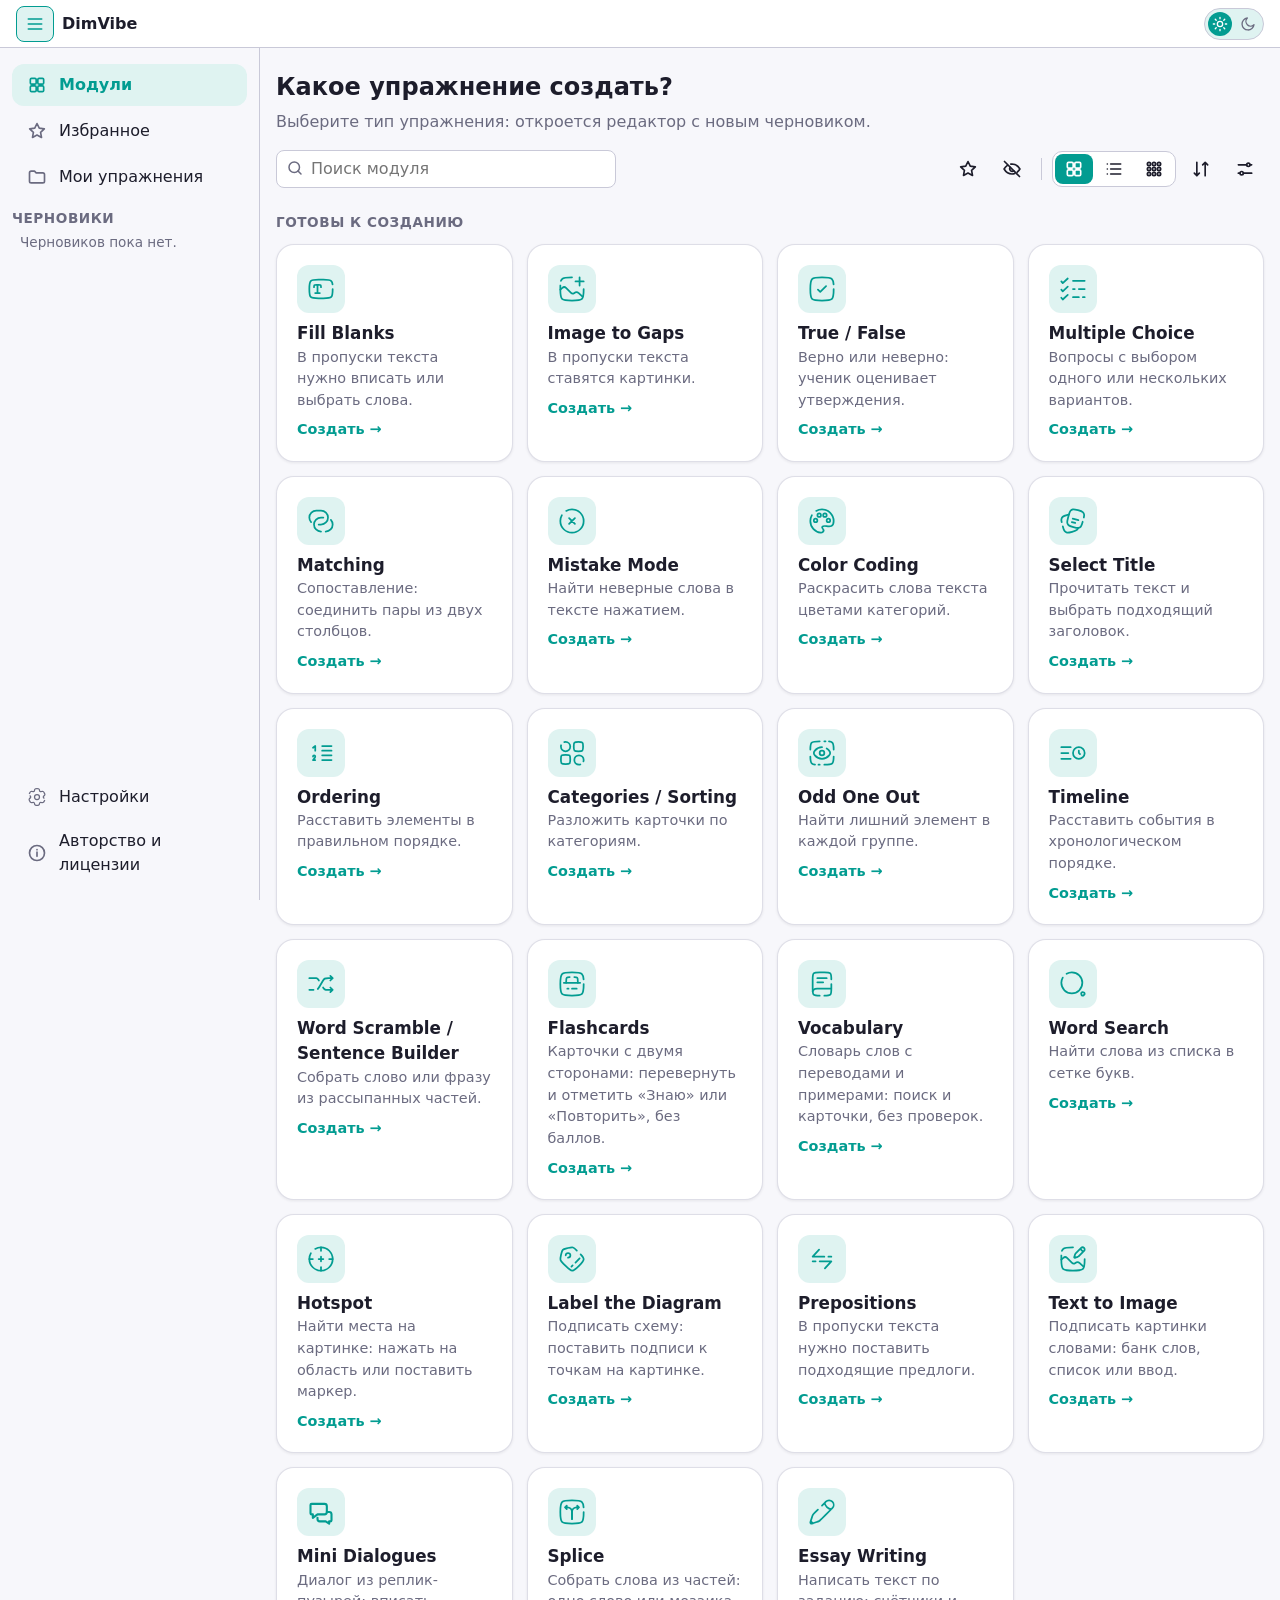
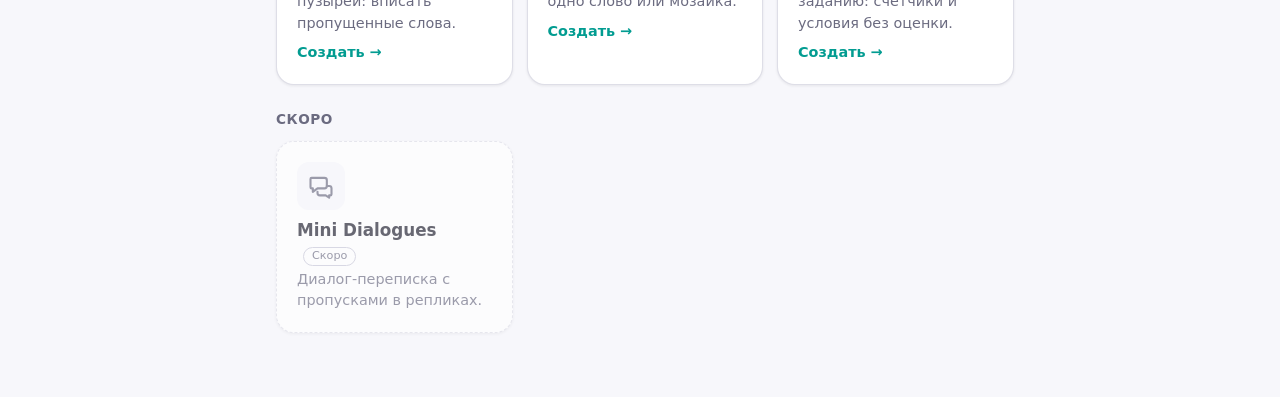
==== index.html @ 4151503d "Новый модуль Mini Dialogues (мини-диалоги), этап 1 - modules/mini-dialogues/: редактор (говорящие, д" ====
<!DOCTYPE html>
<html lang="ru" data-theme="light">
<head>
<meta charset="UTF-8">
<meta name="viewport" content="width=device-width, initial-scale=1.0">
<script>/* Предпросмотр редактора: сразу в теме редактора, без вспышки светлой темы перед тёмной; у ученика тема всегда светлая */try{var t=localStorage.getItem("dimvibe.theme");if(/[?&]preview=1/.test(location.search)&&(t==="dark"||(t!=="light"&&matchMedia("(prefers-color-scheme: dark)").matches)))document.documentElement.setAttribute("data-theme","dark")}catch(e){}</script>
<script>
// Адрес сайта без ?id= (и не предпросмотр редактора) открывает главную; упражнения ученика всегда с ?id=
if (!/[?&](id|preview)=?/.test(location.search)) location.replace('home.html');
</script>
<title>DimVibe — тест Fill Blanks</title>
<link rel="stylesheet" href="core/gap.css?v=8">
<link rel="stylesheet" href="core/check.css?v=3">
<link rel="stylesheet" href="core/chips.css?v=3">
<link rel="stylesheet" href="core/comic.css?v=14">
<link rel="stylesheet" href="core/action.css?v=15">
<link rel="stylesheet" href="core/soft.css?v=8">
<link rel="stylesheet" href="core/fancy.css?v=8">
<link rel="stylesheet" href="core/fonts.css?v=1">
<link rel="stylesheet" href="core/motion.css?v=4">
<link rel="stylesheet" href="modules/image-to-gaps/player.css?v=4">
<link rel="stylesheet" href="modules/true-false/player.css?v=4">
<link rel="stylesheet" href="modules/multiple-choice/player.css?v=6">
<link rel="stylesheet" href="modules/matching/player.css?v=13">
<link rel="stylesheet" href="modules/mistake-mode/player.css?v=16">
<link rel="stylesheet" href="modules/hotspot/player.css?v=6">
<link rel="stylesheet" href="modules/label-diagram/player.css?v=6">
<link rel="stylesheet" href="modules/text-to-image/player.css?v=4">
<link rel="stylesheet" href="modules/word-search/player.css?v=1">
<link rel="stylesheet" href="modules/mini-dialogues/player.css?v=1">
<link rel="stylesheet" href="modules/vocabulary/player.css?v=3">
<link rel="stylesheet" href="modules/flashcards/player.css?v=3">
<link rel="stylesheet" href="modules/color-coding/player.css?v=4">
<link rel="stylesheet" href="modules/select-title/player.css?v=4">
<link rel="stylesheet" href="modules/ordering/player.css?v=3">
<link rel="stylesheet" href="modules/timeline/player.css?v=4">
<link rel="stylesheet" href="modules/word-scramble/player.css?v=4">
<link rel="stylesheet" href="modules/categories/player.css?v=4">
<link rel="stylesheet" href="modules/odd-one-out/player.css?v=3">
<link rel="stylesheet" href="modules/splice/player.css?v=4">
<link rel="stylesheet" href="modules/essay-writing/player.css?v=2">
<link rel="stylesheet" href="modules/prepositions/player.css?v=1">
<style>
  /* Тема: у ученика всегда светлая (data-theme="light" на <html>, решение владельца 2026-10-25); в предпросмотре редактор может задать "light" или "dark".
     Правила тёмной темы по устройству оставлены: без data-theme (например, если атрибут уберут) тема снова будет следовать за устройством */
  /* Акцент упражнения: --accent-l и --accent-d выставляет applyAccent (core/design.js); на акценте в тёмной теме тёмный текст */
  :root { color-scheme:light; --bg:#f7f7fb; --card:#fff; --text:#1d1d2b; --muted:#6b6b80; --accent:var(--accent-l, #029c91); --on-accent:#fff; --ok:#1f9d55; --bad:#d64545; --line:#c9c9d8; }
  @media (prefers-color-scheme: dark) {
    :root:not([data-theme="light"]) { color-scheme:dark; --bg:#16161f; --card:#20202c; --text:#f2f2f8; --muted:#a3a3b5; --accent:var(--accent-d, #3cc4b8); --on-accent:#16161f; --ok:#4ccf82; --bad:#ff7070; --line:#41415a; }
  }
  :root[data-theme="dark"] { color-scheme:dark; --bg:#16161f; --card:#20202c; --text:#f2f2f8; --muted:#a3a3b5; --accent:var(--accent-d, #3cc4b8); --on-accent:#16161f; --ok:#4ccf82; --bad:#ff7070; --line:#41415a; }
  * { box-sizing: border-box; }
  html, body { height:100%; }
  /* Три части: шапка и низ на месте, прокручивается только середина */
  body { margin:0; display:flex; flex-direction:column; height:100vh; height:100dvh; background:var(--bg); color:var(--text); font-family:var(--ex-font, system-ui, "Noto Sans", "Noto Sans Georgian", "Segoe UI", sans-serif); line-height:1.5; }
  header { flex:none; padding:10px 12px 8px; border-bottom:1px solid var(--line); }
  main { flex:1 1 auto; min-height:0; overflow-y:auto; padding:10px var(--pad); -webkit-overflow-scrolling:touch; }
  /* Макет (вкладка «Дизайн»): ширина колонки, плотность отступов, фон. Классы на <html> ставит applyLook; без них — прежний вид */
  /* Шкала вида (2026-10-30): скругления --r-*, отступы --sp-*, тени --shadow-*, минимальная цель нажатия --tap */
  :root { --r-s:8px; --r-m:12px; --r-l:18px; --sp-1:4px; --sp-2:8px; --sp-3:12px; --sp-4:16px; --sp-5:24px; --shadow-1:0 1px 3px rgba(20,20,40,.08); --shadow-2:0 4px 14px rgba(20,20,40,.10); --tap:44px;}
  :root { --content-w:800px; --pad:12px; --card-pad:10px 12px; --card-gap:10px; --card-lh:3.5; }
  .width-compact { --content-w:560px; }
  .width-wide { --content-w:100%; }
  .dens-compact { --card-pad:8px 10px; --card-gap:6px; --card-lh:3.1; --pad:8px; }
  .dens-loose { --card-pad:14px 16px; --card-gap:16px; --card-lh:3.9; --pad:16px; }
  /* Размер текста: все размеры упражнения заданы в rem, поэтому меняется базовый размер страницы (обычный — 100%) */
  html.fs-s { font-size:87.5%; }
  html.fs-l { font-size:112.5%; }
  html.fs-xl { font-size:125%; }
  /* Жирность текста: весь текст упражнения жирный (кнопки и поля наследуют шрифт страницы) */
  html.fw-bold body { font-weight:700; }
  #root, header > *, footer > * { max-width:var(--content-w); margin-left:auto; margin-right:auto; }
  .bg-backdrop main { background:color-mix(in srgb, var(--accent) 9%, var(--bg)); }
  /* «Карточка»: всё упражнение в одной рамке (класс panel ставится на #root) */
  #root.panel { background:var(--card); border:1px solid var(--line); border-radius:18px; padding:var(--card-gap); box-shadow:0 2px 10px rgba(0,0,0,.08); }
  footer { flex:none; padding:8px 12px 10px; border-top:1px solid var(--line); background:var(--bg); }
  .head { display:flex; align-items:center; gap:8px; margin-bottom:6px; }
  h1 { flex:1; min-width:0; font-size:1.05rem; margin:0; white-space:nowrap; overflow:hidden; text-overflow:ellipsis; }
  .reset { flex:none; display:flex; align-items:center; gap:6px; }
  .reset button { min-height:34px; padding:2px 10px; }
  .reset .ask { color:var(--muted); font-size:.9rem; }
  .reset [hidden] { display:none; }
  .para + .para { margin-top:.8em; }
  /* Кнопки режимов нужны только в предпросмотре у преподавателя; режим ученика выбирает преподаватель */
  .modes { display:none; gap:6px; overflow-x:auto; }
  .preview .modes { display:flex; }
  .modes button { flex:none; }
  button { font:inherit; border:1px solid var(--line); background:var(--card); color:var(--text); border-radius:8px; padding:6px 12px; min-height:40px; cursor:pointer; }
  /* Одноцветные значки (playerIcon): цветом текста кнопки */
  .pi-box { display:inline-flex; align-items:center; vertical-align:-0.2em; }
  .pi { width:1.2em; height:1.2em; flex:none; fill:none; stroke:currentColor; stroke-width:2; stroke-linecap:round; stroke-linejoin:round; }
  .hintbtn .pi { width:14px; height:14px; }
  .modes button { font-size:.9rem; min-height:36px; padding:4px 10px; }
  button.active { background:var(--accent); color:var(--on-accent); border-color:var(--accent); }
  button.primary { background:var(--accent); color:var(--on-accent); border-color:var(--accent); }
  .card { background:var(--card); border:1px solid var(--line); border-radius:12px; padding:var(--card-pad); margin-bottom:var(--card-gap); line-height:var(--card-lh); } /* запас по высоте под значки в углах пропусков */
  /* Вид пропуска (форма, ширина, состояния) — в core/gap.css */
  /* Результат не только цветом: у верного ✓, у неверного ✗ */
  /* Инструкция: сверху, по умолчанию развёрнута, ученик может свернуть */
  .instr { border:1px solid var(--line); border-left:4px solid var(--accent); border-radius:12px; background:var(--card); margin-bottom:10px; }
  .instr-head { display:flex; align-items:center; justify-content:space-between; gap:8px; width:100%; border:none; background:transparent; text-align:left; font-weight:600; padding:8px 12px; min-height:44px; }
  .instr-head::after { content:"▾"; color:var(--muted); }
  .instr-head[aria-expanded="false"]::after { content:"▸"; }
  .instr-body { padding:0 12px 10px; display:flow-root; } /* flow-root: блок охватывает обтекаемую картинку */
  .instr-body[hidden] { display:none; } /* без этой строки flow-root не даёт свернуть инструкцию */
  .instr-body p { margin:.4em 0; }
  /* Кнопка звука инструкции: круглый значок в правом нижнем углу картинки (position с !important — Comic ставит кнопкам relative) */
  .instr-aud { display:inline-flex; align-items:center; justify-content:center; width:38px; height:38px; min-height:38px; padding:0; border-radius:50%; font-size:1.1rem; }
  .instr-pic > .instr-aud { position:absolute !important; right:6px; bottom:6px; box-shadow:0 1px 4px rgba(0,0,0,.3); }
  .instr-audrow { clear:both; display:flex; justify-content:flex-end; }
  .instr-aud.playing { color:var(--accent); }
  /* Подсказка: замок до второй проверки, потом лампочка; окно не выходит за края экрана */
  /* Значок подсказки — в core/gap.css (в углу пропуска): замок до второй проверки, потом лампочка */
  .pop { position:fixed; z-index:20; width:max-content; max-width:min(280px, calc(100vw - 16px)); background:var(--card); color:var(--text); border:1px solid var(--accent); border-radius:10px; padding:8px 12px; line-height:1.4; box-shadow:0 4px 16px rgba(0,0,0,.3); overflow-wrap:anywhere; }
  /* width:0 + min-width:100%: собственная ширина поля не растягивает пропуск, его размер задаёт форма/ширина из дизайна */
  .gap.w-auto select { width:auto; padding:0 8px; } /* «Авто» в списке: по самому длинному варианту, чтобы слова не обрезались */
  .gap input, .gap select { font:inherit; width:0; min-width:100%; min-height:38px; border:none; background:transparent; color:inherit; text-align:center; }
  .gap select option { background:var(--card); color:var(--text); }
  /* Банк занимает не больше четверти экрана и прокручивается сам */
  .bank { display:flex; flex-wrap:wrap; gap:6px; max-height:25vh; overflow-y:auto; margin-bottom:8px; }
  .bank:empty { display:none; }
  /* Банк сверху (вкладка «Дизайн»): полоса над упражнением, остаётся на виду при прокрутке */
  main > .bank { position:sticky; top:0; z-index:5; max-width:var(--content-w); margin:0 auto 10px; padding:8px 0; background:var(--bg); border-bottom:1px solid var(--line); }
  .chip { display:inline-flex; align-items:center; min-height:36px; padding:2px 12px; border-radius:999px; border:1px solid var(--line); background:var(--card); cursor:pointer; user-select:none; }
  .chip.used { opacity:.35; cursor:default; }
  .chip.selected { background:var(--accent); color:var(--on-accent); border-color:var(--accent); }
  /* Перетаскивание слова: копия за указателем, поднятое слово бледнеет, цель подсвечена */
  .chip.dg-ghost { position:fixed; left:0; top:0; z-index:1000; margin:0; pointer-events:none; box-shadow:0 8px 20px rgba(0,0,0,.25); border-color:var(--accent); }
  .chip.dg-lifted, .gap.dg-lifted { opacity:.35; }
  .dg-over { outline:3px solid var(--accent); outline-offset:-4px; }
  .dg-dragging, .dg-dragging * { cursor:grabbing !important; user-select:none; -webkit-user-select:none; }
  .bank .chip:not(.used) { cursor:grab; touch-action:manipulation; }
  /* Нижняя панель: кнопка «Проверить» и блок результата — в core/check.css */
  .unavailable { flex:1; display:flex; align-items:center; justify-content:center; padding:24px; text-align:center; color:var(--muted); font-size:1.1rem; }
  /* Современный вид плеера (2026-10-30): мягкие карточки, крупные цели нажатия, плавающая нижняя панель. Формы и тени не трогают Comic (его рисует core/rough.js) */
  header { padding:14px 16px 10px; border-bottom:none; }
  h1 { font-size:1.2rem; font-weight:700; }
  .reset button { min-height:40px; min-width:40px; border-radius:50%; padding:0 10px; }
  .chip { min-height:var(--tap); padding:4px 18px; }
  .check-btn { min-height:var(--tap); padding:8px 28px; font-weight:600; }
  .score.result { border-radius:var(--r-m); }
  html:not(.style-comic) .card { border-radius:var(--r-l); border-color:color-mix(in srgb, var(--line) 55%, transparent); box-shadow:var(--shadow-1); }
  html:not(.style-comic) .instr { border-radius:var(--r-m); box-shadow:var(--shadow-1); }
  html:not(.style-comic) .chip { box-shadow:var(--shadow-1); transition:box-shadow .12s, background .12s; }
  html:not(.style-comic) .chip:not(.used):hover { box-shadow:var(--shadow-2); }
  html:not(.style-comic) .check-btn { border-radius:var(--r-m); box-shadow:var(--shadow-2); }
  html:not(.style-comic) .check-btn:disabled { box-shadow:none; }
  html:not(.style-comic) footer { padding:12px 16px 14px; background:var(--card); border-top-color:color-mix(in srgb, var(--line) 55%, transparent); box-shadow:0 -6px 18px rgba(20,20,40,.06); }
  /* Единый отклик кнопок во всех модулях (2026-10-30): плавная смена и бирюзовая рамка при наведении мышью; не касается Comic */
  html:not(.style-comic) main button { transition:background .12s, border-color .12s, box-shadow .12s; }
  @media (hover:hover) { html:not(.style-comic) main button:not(:disabled):not(.active):not(.primary):hover { border-color:var(--accent); } }
</style>
</head>
<body>
<header>
  <div class="head">
    <h1 id="title">Загрузка…</h1>
    <div class="reset">
      <button id="resetTop" title="Начать заново" aria-label="Начать заново">↻</button>
      <span id="resetAsk" hidden><span class="ask">Начать заново?</span> <button id="resetYes">Да</button> <button id="resetNo">Нет</button></span>
    </div>
  </div>
  <div class="modes">
    <button data-mode="word_bank">Банк слов</button>
    <button data-mode="dropdown">Выпадающий список</button>
    <button data-mode="typing">Ввод вручную</button>
  </div>
</header>
<main id="main">
  <div id="root"></div>
</main>
<footer>
  <div class="bank" id="bank"></div>
  <div class="actions">
    <div class="score" id="score" role="status" aria-live="polite">
      <span id="scoreText"></span>
      <span class="bar" id="scoreBar" hidden><i></i></span>
    </div>
    <button class="primary check-btn" id="check">Проверить</button>
  </div>
</footer>

<script>
/* Анимации (core/motion.css): появление — только при загрузке, вспышка/встряска — только сразу после «Проверить» */
(function(){var h=document.documentElement,r=document.getElementById('root'),T=function(c,ms){h.classList.add(c);setTimeout(function(){h.classList.remove(c);},ms);};
h.classList.add('mo-intro');
var mo=new MutationObserver(function(){if(r.children.length){mo.disconnect();setTimeout(function(){h.classList.remove('mo-intro');},700);}});mo.observe(r,{childList:true});
setTimeout(function(){h.classList.remove('mo-intro');},8000);
document.addEventListener('click',function(e){if(e.target.closest&&e.target.closest('#check'))T('mo-check',700);
var d=e.target.closest&&e.target.closest('.tf-pager button,.tf-dot');if(d&&!d.disabled){var dir;if(d.classList.contains('tf-dot')){var a=document.querySelector('.tf-dot.active'),all=[].slice.call(d.parentNode.children);dir=a&&all.indexOf(d)<all.indexOf(a)?'mo-prev':'mo-next';}else dir=d.parentNode.firstElementChild===d?'mo-prev':'mo-next';h.classList.remove('mo-next','mo-prev');T(dir,500);}},true);})();
</script>
<script src="core/design.js?v=17"></script>
<script src="core/media.js?v=4"></script>
<script src="core/mediaviewer.js?v=3"></script>
<script src="core/richtext.js?v=6"></script>
<script src="core/rough.js?v=10"></script>
<script src="modules/image-to-gaps/player.js?v=3"></script>
<script src="modules/true-false/player.js?v=3"></script>
<script src="modules/multiple-choice/player.js?v=3"></script>
<script src="modules/matching/player.js?v=9"></script>
<script src="modules/mistake-mode/tokens.js?v=1"></script>
<script src="modules/mistake-mode/player.js?v=11"></script>
<script src="modules/color-coding/tokens.js?v=2"></script>
<script src="modules/color-coding/player.js?v=2"></script>
<script src="modules/select-title/player.js?v=3"></script>
<script src="core/reorder.js?v=1"></script>
<script src="modules/ordering/player.js?v=4"></script>
<script src="modules/timeline/player.js?v=3"></script>
<script src="modules/word-scramble/tokens.js?v=1"></script>
<script src="modules/word-scramble/player.js?v=5"></script>
<script src="modules/categories/player.js?v=4"></script>
<script src="modules/odd-one-out/player.js?v=2"></script>
<script src="modules/splice/tokens.js?v=1"></script>
<script src="modules/splice/player.js?v=4"></script>
<script src="modules/essay-writing/analysis.js?v=1"></script>
<script src="modules/essay-writing/player.js?v=2"></script>
<script src="modules/hotspot/geometry.js?v=2"></script>
<script src="modules/hotspot/player.js?v=7"></script>
<script src="modules/label-diagram/player.js?v=5"></script>
<script src="modules/text-to-image/player.js?v=2"></script>
<script src="modules/word-search/player.js?v=1"></script>
<script src="modules/mini-dialogues/player.js?v=1"></script>
<script src="modules/vocabulary/player.js?v=2"></script>
<script src="modules/flashcards/player.js?v=2"></script>
<script>
const params = new URLSearchParams(location.search);
const id = params.get('id') || 'ex-001';
let data = null, mode = 'word_bank', gaps = [], selected = null;
// Модуль упражнения: Fill Blanks (по умолчанию) или Image to Gaps (modules/image-to-gaps/player.js). Общие — шапка, инструкция, проверки, результат
const isImg = () => !!data && data.module === 'image_to_gaps';
// True / False (modules/true-false/player.js): вместо пропусков — утверждения; каждое утверждение работает как «пропуск» общего хода
const isTF = () => !!data && data.module === 'true_false';
// Модули, где единицы ответа — вопросы, а не пропуски (True / False, Multiple Choice): плеер модуля даёт units, reset, goMissing, instant, render
const unitPlayer = () => (!data ? null : data.module === 'true_false' ? TrueFalsePlayer : data.module === 'multiple_choice' ? MultipleChoicePlayer : data.module === 'matching' ? MatchingPlayer : data.module === 'mistake_mode' ? MistakeModePlayer : data.module === 'color_coding' ? ColorCodingPlayer : data.module === 'select_title' ? SelectTitlePlayer : data.module === 'ordering' ? OrderingPlayer : data.module === 'timeline' ? TimelinePlayer : data.module === 'word_scramble' ? WordScramblePlayer : data.module === 'categories' ? CategoriesPlayer : data.module === 'odd_one_out' ? OddOneOutPlayer : data.module === 'splice' ? SplicePlayer : data.module === 'essay_writing' ? EssayWritingPlayer : data.module === 'hotspot' ? HotspotPlayer : data.module === 'label_diagram' ? LabelDiagramPlayer : data.module === 'vocabulary' ? VocabularyPlayer : data.module === 'flashcards' ? FlashcardsPlayer : data.module === 'text_to_image' ? TextToImagePlayer : data.module === 'word_search' ? WordSearchPlayer : data.module === 'mini_dialogues' ? MiniDialoguesPlayer : null);
// Прохождение: сколько проверок разрешено и потрачено, закончено ли, сообщение под кнопкой
let maxChecks = 3, checksUsed = 0, finished = false, note = '', instrOpen = true;
// Порядок слов перемешивается один раз на прохождение. В банке — экземпляры {key, text}, selected хранит key
let bankOrder = [], poolOrder = [];

// Сравнение: Unicode NFC, без учёта регистра, лишних пробелов и точки, запятой, ? и ! в конце
const norm = s => String(s).normalize('NFC').trim().replace(/\s+/g, ' ').replace(/[.,?!]+$/, '').trim().toLowerCase();
const shuffle = a => a.map(v => [Math.random(), v]).sort((x, y) => x[0] - y[0]).map(x => x[1]);
const $ = id => document.getElementById(id);

// Без повторов: одинаковыми считаются слова, равные после нормализации
const uniq = words => {
  const seen = new Set();
  return words.filter(w => { const k = norm(w); if (!k || seen.has(k)) return false; seen.add(k); return true; });
};

// Стиль упражнения (Classic или Comic) и цвет контуров Comic берутся из файла (design.style, design.comicLine).
// Для пробы значения можно переопределить в ссылке, но только с признаком probe=1 (иначе ученик мог бы менять вид, дописав адрес):
// ?probe=1&style=comic&line=black&lw=thin|thick&shape=pill&dashed=1&num=1&width=wide
function applyLook() {
  const q = k => (params.has('probe') ? params.get(k) : null);
  const dz = data.design = { ...(data.design || {}) };
  if (q('shape') || q('dashed') || q('num') || q('width')) {
    dz.gap = { ...(dz.gap || {}), ...(q('shape') ? { shape: q('shape') } : {}), ...(q('dashed') ? { dashed: q('dashed') === '1' } : {}), ...(q('num') ? { numbered: q('num') === '1' } : {}), ...(q('width') ? { width: q('width') } : {}) };
  }
  // Макет: ширина колонки, плотность, фон (core/design.js); «Карточка» — рамка вокруг всего упражнения
  const page = normalizePage(dz.page);
  document.documentElement.classList.remove(...PAGE_CLASSES, ...CHECK_CLASSES, ...CHIP_CLASSES);
  document.documentElement.classList.add(...pageClasses(page), ...checkClasses(normalizeCheck(dz.check)), ...chipClasses(normalizeChips(q('chips') || dz.chips)));
  $('root').classList.toggle('panel', page.background === 'card');
  // Банк слов Fill Blanks и Prepositions: по умолчанию в нижней панели, сверху — закреплённой полосой над упражнением
  const bk = $('bank'), bankTop = (data.module === 'fill_blanks' || data.module === 'prepositions') && bankPos(dz, data.module) === 'top';
  if (bankTop && bk.parentNode !== $('main')) $('main').insertBefore(bk, $('root'));
  else if (!bankTop && bk.parentNode !== document.querySelector('footer')) document.querySelector('footer').insertBefore(bk, document.querySelector('footer').firstChild);
  document.documentElement.classList.toggle('style-comic', (q('style') || dz.style) === 'comic');
  document.documentElement.classList.toggle('style-action', (q('style') || dz.style) === 'action'); // стиль «Экшен» — core/action.css
  document.documentElement.classList.toggle('action-light', (q('style') || dz.style) === 'action' && (params.has('preview') ? document.documentElement.dataset.theme === 'light' : (q('theme') || dz.actionTheme) === 'light')); // в предпросмотре редактора Экшен следует за темой предпросмотра
  document.documentElement.classList.toggle('style-soft', (q('style') || dz.style) === 'soft'); // стиль Soft — core/soft.css
  document.documentElement.classList.toggle('style-fancy', (q('style') || dz.style) === 'fancy'); // стиль Fancy — core/fancy.css
  document.documentElement.classList.toggle('line-black', (q('line') || dz.comicLine) === 'black');
  // Толщина линии Comic: тонкая, обычная (по умолчанию), толстая
  document.documentElement.classList.toggle('lw-thin', (q('lw') || dz.comicWidth) === 'thin');
  document.documentElement.classList.toggle('lw-thick', (q('lw') || dz.comicWidth) === 'thick');
  // Очертания Comic (core/rough.js): аккуратная (по умолчанию), неровная, двойная, угловатая
  const ol = normalizeStyle({ comicOutline: q('ol') || dz.comicOutline }).comicOutline;
  document.documentElement.classList.remove(...OUTLINE_CLASSES);
  if (ol !== 'neat') document.documentElement.classList.add('ol-' + ol);
  // Шрифт упражнения из набора стиля (core/design.js, файлы — core/fonts.css)
  document.documentElement.style.setProperty('--ex-font', fontStack(normalizeStyle({ ...dz, style: q('style') || dz.style })));
}

// Формат 2: текст предложения — куски строк и пропуски {gap: ID}, данные пропусков лежат в data.gaps
function build() {
  gaps = [];
  if (unitPlayer()) gaps = unitPlayer().units();
  else data.items.forEach(item => {
    item.parts.forEach(p => {
      if (typeof p === 'string') return;
      const g = data.gaps[p.gap];
      gaps.push(isImg() ? ImageToGapsPlayer.gap(p.gap, g) : { id: p.gap, answer: g.answer, alternatives: g.alternatives || [], hint: String(g.hint || '').trim(), options: Array.isArray(g.options) ? g.options.map(norm) : null, audio: mediaSrc(g.audio), hintAudio: mediaSrc(g.hintAudio), value: '', bankKey: null, locked: false, state: null });
    });
  });
  mode = data.mode || 'word_bank';
  // Image to Gaps: свой способ ответа (банк картинок), кнопок режимов нет
  document.body.classList.toggle('no-modes', isImg() || !!unitPlayer());
  document.body.classList.toggle('no-footer', !!(unitPlayer() && unitPlayer().noFooter && unitPlayer().noFooter())); // Vocabulary: справочник, нижней панели нет
  document.body.classList.toggle('no-typing', data.module === 'prepositions'); // Prepositions: только банк слов и список
  if (data.module === 'prepositions' && mode === 'typing') mode = 'dropdown';
  if (unitPlayer()) unitPlayer().reset();
  applyLook();
  // Цвет упражнения; если файл с набором цветов не загрузился, остаётся стандартный фиолетовый
  if (typeof applyAccent === 'function') applyAccent(document.documentElement, data.design && data.design.accent);
  // Число проверок: выбрал преподаватель (1–5), иначе 3 при 1–5 пропусках и 5 при 6 и больше
  const set = Number(data.behavior && data.behavior.checks);
  maxChecks = set >= 1 && set <= 5 ? Math.floor(set) : (gaps.length <= 5 ? 3 : 5);
  if (unitPlayer() && unitPlayer().maxChecks && unitPlayer().maxChecks()) maxChecks = unitPlayer().maxChecks(); // модуль задаёт число проверок сам (Matching Lines: одна)
  checksUsed = 0; finished = false; note = ''; selected = null; instrOpen = true;
  shuffleWords();
}

// Банк: у каждого ответа свой экземпляр (два пропуска с ответом «the» — два слова в банке) и ловушки.
// Выпадающий список: ответы, альтернативы и ловушки без повторов (общий пул)
function shuffleWords() {
  if (unitPlayer()) { bankOrder = []; poolOrder = []; return; }
  if (isImg()) { bankOrder = ImageToGapsPlayer.shuffle(); return; }
  const answers = gaps.map(g => g.answer);
  const distractors = data.distractors || [];
  const taken = new Set(answers.map(norm));
  const traps = uniq(distractors).filter(w => !taken.has(norm(w)));
  bankOrder = shuffle([...answers, ...traps].map((text, key) => ({ key, text })));
  poolOrder = shuffle(uniq([...answers, ...gaps.flatMap(g => g.alternatives), ...distractors]));
}

// Закреплённые после проверки ответы и всё после конца прохождения менять нельзя
const frozen = g => g.locked || g.final || finished; // final: ответ дан с единственной попыткой (True / False «по одному»)
const isFilled = g => g.locked || norm(g.value) !== '';

// Подсказки: значок есть только у пропусков с подсказкой, на которые ещё нет верного ответа.
// До второй проверки он закрыт (замок), потом открывается; баллы и проверки подсказка не трогает
const HINTS_AFTER = 2;
let pop = null, popOwner = null;

function closePop() {
  if (pop) pop.remove();
  pop = popOwner = null;
}

// Одноцветные значки вместо цветных эмодзи (решение владельца 2026-10-25): рисуются цветом текста, одинаково на всех устройствах.
// Модули по-прежнему передают в audioButton символ '🔊'; playerIcon(символ) отдаёт разметку значка и модулям
const PLAYER_ICONS = {
  '🔊': '<path d="M4 10v4h4l5 4V6L8 10z"/><path d="M16 9a4 4 0 0 1 0 6M18.5 6.5a8 8 0 0 1 0 11"/>',
  '⏹': '<rect x="6" y="6" width="12" height="12" rx="2" fill="currentColor"/>',
  '💡': '<path d="M9 18h6M10 21h4"/><path d="M12 3a6 6 0 0 0-3.5 10.9c.6.5 1 1.2 1 2.1h5c0-.9.4-1.6 1-2.1A6 6 0 0 0 12 3z"/>',
  '🔒': '<rect x="5" y="11" width="14" height="10" rx="2"/><path d="M8 11V8a4 4 0 0 1 8 0v3"/>',
};
const playerIcon = ch => (PLAYER_ICONS[ch] ? `<svg class="pi" viewBox="0 0 24 24" aria-hidden="true">${PLAYER_ICONS[ch]}</svg>` : ch);
// Значок и подпись кнопки; нарисованный контур Comic (svg.rough) не трогаем, иначе он пропадёт до следующей перерисовки
function setIcon(btn, ch, text) {
  [...btn.childNodes].forEach(n => { if (!(n.classList && n.classList.contains('rough'))) n.remove(); });
  const s = document.createElement('span');
  s.className = 'pi-box';
  s.innerHTML = playerIcon(ch);
  btn.prepend(s);
  if (text) s.after(' ' + text);
}

// Звук: один на всю страницу. Нажатие на играющую кнопку останавливает звук, на другую — переключает
let audioEl = null, audioBtn = null, audioKey = '';
function stopAudio() {
  if (audioEl) { audioEl.onended = audioEl.onerror = null; audioEl.pause(); }
  audioEl = null;
  if (audioBtn) { audioBtn.classList.remove('playing'); setIcon(audioBtn, audioBtn.dataset.icon, audioBtn.dataset.text); }
  audioBtn = null; audioKey = '';
}
function playAudio(url, btn, key) {
  if (audioBtn === btn) return stopAudio();
  stopAudio();
  audioEl = new Audio(url);
  audioBtn = btn; audioKey = key;
  btn.classList.add('playing');
  setIcon(btn, '⏹', btn.dataset.text);
  audioEl.onended = audioEl.onerror = stopAudio;
  audioEl.play().catch(stopAudio);
}
// Кнопка звука: icon — значок в покое, key — по нему кнопка находится заново, если страницу перерисовали во время звучания
function audioButton(url, key, cls, icon, label, text) {
  const b = document.createElement('button');
  b.className = cls;
  b.dataset.icon = icon; b.dataset.akey = key;
  if (text) b.dataset.text = text; // подпись рядом со значком
  const on = audioKey === key && audioEl;
  setIcon(b, on ? '⏹' : icon, text);
  if (on) { b.classList.add('playing'); audioBtn = b; }
  b.setAttribute('aria-label', label);
  b.onclick = e => { e.stopPropagation(); playAudio(url, b, key); };
  return b;
}

function showPop(btn, text, audio) {
  closePop();
  pop = document.createElement('div');
  pop.className = 'pop';
  pop.setAttribute('role', 'tooltip');
  pop.textContent = text;
  if (audio) pop.append(audioButton(audio.url, audio.key, 'audbtn', '🔊', 'Прослушать подсказку', 'Слушать'));
  popOwner = btn;
  document.body.appendChild(pop);
  // Ставим под значком по центру, но не за краем окна; если снизу нет места — над значком
  const r = btn.getBoundingClientRect(), w = pop.offsetWidth, h = pop.offsetHeight;
  pop.style.left = Math.max(8, Math.min(r.left + r.width / 2 - w / 2, innerWidth - w - 8)) + 'px';
  const below = r.bottom + 6;
  pop.style.top = (below + h > innerHeight - 8 ? Math.max(8, r.top - h - 6) : below) + 'px';
}

function hintButton(idx) {
  const g = gaps[idx];
  if ((!g.hint && !g.hintAudio) || g.locked) return null;
  const open = checksUsed >= HINTS_AFTER;
  const btn = document.createElement('button');
  btn.className = 'hintbtn' + (open ? '' : ' locked');
  setIcon(btn, open ? '💡' : '🔒');
  const text = open ? g.hint : 'Подсказка откроется после второй проверки.';
  const audio = open && g.hintAudio ? { url: g.hintAudio, key: 'h' + idx } : null;
  btn.setAttribute('aria-label', open ? 'Показать подсказку' : text);
  btn.onclick = e => {
    e.stopPropagation();
    if (popOwner === btn) closePop(); else showPop(btn, text, audio);
  };
  return btn;
}

// Озвучка слова: значок динамика в правом верхнем углу пропуска, только у озвученных. Не зависит от проверок
function voiceButton(idx) {
  const g = gaps[idx];
  if (!g.audio) return null;
  return audioButton(g.audio, 'v' + idx, 'hintbtn voicebtn', '🔊', 'Прослушать слово');
}

addEventListener('click', closePop);
addEventListener('keydown', e => { if (e.key === 'Escape') closePop(); });
addEventListener('resize', closePop);
$('main').addEventListener('scroll', closePop);

// Инструкция показывается, если в ней что-то написано и преподаватель не скрыл её; «Начать заново» разворачивает её снова
// Текст и изображение скрываются независимо; изображение без текста показывается без заголовка и сворачивания
function instructionBlock() {
  const ins = data.instruction || {}, design = data.design || {};
  const title = String(ins.title || '').trim(), text = String(ins.text || '').trim();
  const showText = (title || text || mediaSrc(ins.audio)) && design.showInstruction !== false; // звук один, без текста, тоже показывается
  // Кнопка «Слушать» — только значок: в правом нижнем углу картинки, без картинки — справа под текстом (решение владельца 2026-10-28)
  const audio = showText ? mediaSrc(ins.audio) : null;
  const aud = audio ? audioButton(audio, 'instr', 'instr-aud', '🔊', 'Прослушать инструкцию') : null;
  const image = design.showImage === false ? null : instructionImageEl(ins.image, aud);
  if (!showText && !image) return null;
  const box = document.createElement('section');
  box.className = 'instr';
  if (!showText) {
    const only = document.createElement('div');
    only.className = 'instr-body';
    only.appendChild(image);
    box.appendChild(only);
    return box;
  }
  const head = document.createElement('button');
  head.className = 'instr-head';
  head.textContent = title || 'Инструкция';
  head.setAttribute('aria-expanded', String(instrOpen));
  head.onclick = () => {
    instrOpen = !instrOpen;
    head.setAttribute('aria-expanded', String(instrOpen));
    body.hidden = !instrOpen;
  };
  const body = document.createElement('div');
  body.className = 'instr-body';
  body.hidden = !instrOpen;
  if (image) body.appendChild(image);
  body.appendChild(richText(text));
  if (aud && !aud.parentNode) {
    const row = document.createElement('div');
    row.className = 'instr-audrow';
    row.appendChild(aud);
    body.appendChild(row);
  }
  box.append(head, body);
  return box;
}

function render() {
  closePop();
  const main = $('main');
  const scroll = main.scrollTop;
  $('title').textContent = data.title;
  document.querySelectorAll('.modes button').forEach(b => b.classList.toggle('active', b.dataset.mode === mode));
  const root = $('root');
  root.innerHTML = '';
  const instr = instructionBlock();
  if (instr) root.appendChild(instr);
  if (unitPlayer()) {
    unitPlayer().render(root);
    renderBank();
    updateStatus();
    if (window.roughen) roughen();
    main.scrollTop = scroll;
    return;
  }
  let gi = 0;
  // Отдельные предложения: у каждого своя карточка. Связный текст: одна карточка, предложения-абзацы внутри
  const isText = data.layout === 'text';
  let textCard = null;
  data.items.forEach(item => {
    let box;
    if (isText) {
      if (!textCard) { textCard = document.createElement('div'); textCard.className = 'card'; root.appendChild(textCard); }
      box = document.createElement('div');
      box.className = 'para';
      textCard.appendChild(box);
    } else {
      box = document.createElement('div');
      box.className = 'card';
      root.appendChild(box);
    }
    // Озвучка предложения (абзаца) целиком: значок динамика в начале строки, у озвученных
    const sentenceAudio = mediaSrc(item.audio);
    if (sentenceAudio) box.appendChild(audioButton(sentenceAudio, 's' + item.id, 'hintbtn sentbtn', '🔊', 'Прослушать предложение'));
    item.parts.forEach(p => {
      if (typeof p === 'string') { box.appendChild(document.createTextNode(p)); return; }
      const idx = gi++;
      const gapEl = makeGap(idx);
      // Значок подсказки сидит на углу самого пропуска и двигается вместе с ним
      const hint = hintButton(idx), voice = voiceButton(idx);
      if (hint) gapEl.appendChild(hint);
      if (voice) gapEl.appendChild(voice);
      box.appendChild(gapEl);
    });
  });
  if (isImg()) ImageToGapsPlayer.extras(root); // Image to Gaps: переключатель верных картинок после завершения
  renderBank();
  updateStatus();
  document.querySelectorAll('.gap input').forEach(i => fitInput(i.parentElement, i)); // поля ввода под уже набранный текст
  if (window.roughen) roughen(); // Comic: нарисовать контуры заново для новых элементов
  main.scrollTop = scroll;
}

// Правка ответа снимает старую отметку «неверно» и «не заполнено»: верность узнаем только при следующей проверке
function edited(g, el) {
  g.state = null;
  el.classList.remove('bad', 'missing');
  note = '';
  updateStatus();
}

// Пропуск в режиме ввода растёт вместе с текстом (и сжимается при стирании), но не меньше ширины из дизайна и не шире строки.
// Ширину по умолчанию читаем из стилей, поэтому «Узкая», «Авто» и «Широкая» работают как начальный размер.
let measureCtx = null;
function fitInput(el, input) {
  if (!measureCtx) measureCtx = document.createElement('canvas').getContext('2d');
  const cs = getComputedStyle(input);
  measureCtx.font = `${cs.fontWeight} ${cs.fontSize} ${cs.fontFamily}`;
  el.style.minWidth = '';
  const base = parseFloat(getComputedStyle(el).minWidth) || 0;
  const need = Math.ceil(measureCtx.measureText(input.value).width) + 40; // запас на поля пропуска, каретку и значки
  // Не шире строки: min-width сильнее max-width, поэтому предел считаем здесь; совсем длинный ответ прокручивается внутри поля
  const p = el.parentElement, pcs = p ? getComputedStyle(p) : null;
  const room = Math.max(base, p ? p.clientWidth - parseFloat(pcs.paddingLeft) - parseFloat(pcs.paddingRight) - 12 : need); // 12 = поля пропуска по бокам
  el.style.minWidth = Math.max(base, Math.min(need, room)) + 'px';
}

function makeGap(idx) {
  if (isImg()) return ImageToGapsPlayer.makeGap(idx);
  const g = gaps[idx];
  const el = document.createElement('span');
  // Форма, ширина и нумерация выбраны преподавателем во вкладке «Дизайн» (если файла с набором нет — сплошная линия)
  const look = typeof normalizeGapDesign === 'function' ? normalizeGapDesign(data.design && data.design.gap) : { shape: 'line', width: 'auto', dashed: false, numbered: false };
  el.className = 'gap ' + (typeof gapClasses === 'function' ? gapClasses(look) : 'shape-line w-auto') + (g.state ? ' ' + g.state : '') + (frozen(g) ? ' locked' : '');
  el.dataset.idx = idx;
  if (mode === 'typing') {
    const input = document.createElement('input');
    input.value = g.value;
    input.placeholder = '…';
    input.readOnly = frozen(g);
    input.oninput = () => { g.value = input.value; g.bankKey = null; fitInput(el, input); edited(g, el); };
    // Ждём, пока откроется клавиатура, и сдвигаем пропуск в середину
    input.onfocus = () => setTimeout(() => el.scrollIntoView({ block: 'center', behavior: 'smooth' }), 300);
    el.appendChild(input);
  } else if (mode === 'dropdown') {
    const sel = document.createElement('select');
    sel.disabled = frozen(g);
    sel.appendChild(document.createElement('option'));
    // Prepositions: у пропуска может быть свой набор вариантов (g.options); верные ответы в нём остаются всегда
    const own = g.options && g.options.length ? new Set([...g.options, norm(g.answer), ...g.alternatives.map(norm)]) : null;
    poolOrder.filter(w => !own || own.has(norm(w))).forEach(w => {
      const opt = document.createElement('option');
      opt.textContent = w;
      sel.appendChild(opt);
    });
    sel.value = g.value;
    sel.onchange = () => { g.value = sel.value; g.bankKey = null; edited(g, el); };
    el.appendChild(sel);
  } else {
    el.textContent = g.value;
    el.dataset.drop = String(idx);
    if (!frozen(g) && g.bankKey !== null) el.addEventListener('pointerdown', e => pressWord(e, g.bankKey, el));
    el.onclick = () => {
      if (frozen(g) || justDragged) return;
      if (selected !== null) {
        // Выбранное слово встаёт в пропуск; прежнее слово из этого пропуска возвращается в банк
        const w = bankOrder.find(b => b.key === selected);
        g.value = w.text;
        g.bankKey = w.key;
        selected = null;
      } else if (g.value) {
        g.value = '';
        g.bankKey = null;
      } else return;
      g.state = null;
      note = '';
      render();
    };
  }
  // Номер на углу пропуска; добавляется последним, потому что в режиме банка текст пропуска заменяет всё его содержимое
  if (look.numbered) {
    const num = document.createElement('span');
    num.className = 'gap-num';
    num.setAttribute('aria-hidden', 'true');
    num.textContent = idx + 1;
    el.appendChild(num);
  }
  return el;
}

function renderBank() {
  const bank = $('bank');
  const scroll = bank.scrollTop;
  bank.innerHTML = '';
  if (isImg()) { ImageToGapsPlayer.renderBank(bank); bank.scrollTop = scroll; return; }
  if (mode !== 'word_bank') return;
  const used = new Set(gaps.map(g => g.bankKey).filter(k => k !== null));
  bankOrder.forEach(w => {
    const chip = document.createElement('span');
    chip.className = 'chip' + (used.has(w.key) ? ' used' : '') + (selected === w.key ? ' selected' : '');
    chip.textContent = w.text;
    if (!used.has(w.key) && !finished) {
      chip.onclick = () => { if (justDragged) return; selected = selected === w.key ? null : w.key; render(); };
      chip.addEventListener('pointerdown', e => pressWord(e, w.key, chip));
      chip.oncontextmenu = e => e.preventDefault();
    }
    bank.appendChild(chip);
  });
  bank.dataset.drop = '';
  bank.scrollTop = scroll;
}

// ---- Перетаскивание (банк слов, как в Categories): слово из банка или из пропуска — в пропуск или обратно в банк ----
// Мышь: перенос начинается, когда указатель сдвинулся на несколько точек. Палец: после удержания HOLD мс; если палец поехал раньше — это прокрутка
const DRAG_HOLD = 250, DRAG_SLOP = 10, DRAG_EDGE = 48, DRAG_SPEED = 14;
let drag = null, justDragged = false;

function pressWord(e, key, src) {
  if (e.button > 0 || finished || drag) return;
  e.stopPropagation();
  const touch = e.pointerType === 'touch';
  drag = { key, src, pid: e.pointerId, x0: e.clientX, y0: e.clientY, x: e.clientX, y: e.clientY, touch, on: false, timer: 0, ghost: null, over: null, raf: 0 };
  if (touch) drag.timer = setTimeout(() => { if (drag && !drag.on) beginDrag(); }, DRAG_HOLD);
  window.addEventListener('pointermove', moveDrag, { passive: false });
  window.addEventListener('pointerup', upDrag);
  window.addEventListener('pointercancel', cancelDrag);
}

function beginDrag() {
  drag.on = true;
  const w = bankOrder.find(b => b.key === drag.key);
  const gh = document.createElement('span');
  gh.className = 'chip dg-ghost';
  gh.textContent = w ? w.text : '';
  document.body.append(gh);
  drag.ghost = gh;
  drag.src.classList.add('dg-lifted');
  document.documentElement.classList.add('dg-dragging');
  if (drag.touch && navigator.vibrate) { try { navigator.vibrate(15); } catch (_) {} }
  followDrag();
  drag.raf = requestAnimationFrame(tickDrag);
}

function followDrag() {
  drag.ghost.style.transform = `translate(${drag.x + 10}px, ${drag.y - 18}px)`;
  const under = document.elementFromPoint(drag.x, drag.y);
  const zone = under && under.closest('[data-drop]');
  if (zone !== drag.over) {
    if (drag.over) drag.over.classList.remove('dg-over');
    drag.over = zone;
    if (zone) zone.classList.add('dg-over');
  }
}

// У верхнего или нижнего края области упражнения она прокручивается сама
function tickDrag() {
  if (!drag || !drag.on) return;
  const sc = $('main');
  if (sc) {
    const r = sc.getBoundingClientRect();
    const v = drag.y < r.top + DRAG_EDGE ? -DRAG_SPEED : drag.y > r.bottom - DRAG_EDGE ? DRAG_SPEED : 0;
    if (v) { sc.scrollTop += v; followDrag(); }
  }
  drag.raf = requestAnimationFrame(tickDrag);
}

function moveDrag(e) {
  if (!drag || e.pointerId !== drag.pid) return;
  drag.x = e.clientX; drag.y = e.clientY;
  const far = Math.hypot(drag.x - drag.x0, drag.y - drag.y0);
  if (!drag.on) {
    if (drag.touch) { if (far > DRAG_SLOP) endDrag(); return; }
    if (far < 6) return;
    beginDrag();
  }
  e.preventDefault();
  followDrag();
}

function upDrag(e) {
  if (!drag || e.pointerId !== drag.pid) return;
  const on = drag.on, key = drag.key, over = drag.over;
  endDrag();
  if (!on) return; // простое нажатие — его обработает onclick
  justDragged = true;
  setTimeout(() => { justDragged = false; }, 0);
  dropWord(key, over);
}
function cancelDrag(e) { if (drag && e.pointerId === drag.pid) { const on = drag.on; endDrag(); if (on) render(); } }

function endDrag() {
  if (!drag) return;
  clearTimeout(drag.timer);
  cancelAnimationFrame(drag.raf);
  if (drag.ghost) drag.ghost.remove();
  if (drag.over) drag.over.classList.remove('dg-over');
  if (drag.src) drag.src.classList.remove('dg-lifted');
  document.documentElement.classList.remove('dg-dragging');
  window.removeEventListener('pointermove', moveDrag);
  window.removeEventListener('pointerup', upDrag);
  window.removeEventListener('pointercancel', cancelDrag);
  drag = null;
}

// Слово отпущено: на пропуск — встаёт туда (слово, что там было, меняется местами или возвращается в банк); мимо или на банк — слово возвращается в банк
function dropWord(key, over) {
  const w = bankOrder.find(b => b.key === key);
  const from = gaps.find(g => g.bankKey === key);
  const target = over && over.dataset.drop !== '' ? gaps[Number(over.dataset.drop)] : null;
  if (!w || (target && (frozen(target) || target === from))) { render(); return; }
  if (target) {
    const oldKey = target.bankKey, oldText = target.value;
    if (from) { from.value = oldKey !== null ? oldText : ''; from.bankKey = oldKey; from.state = null; }
    target.value = w.text;
    target.bankKey = key;
    target.state = null;
    if (selected === key) selected = null;
  } else if (from) {
    from.value = '';
    from.bankKey = null;
    from.state = null;
  }
  note = '';
  render();
}

// Пока слово едет за пальцем, страница не прокручивается (иначе браузер отменит перенос)
document.addEventListener('touchmove', e => { if (drag && drag.on) e.preventDefault(); }, { passive: false });

// Строка внизу: до первой проверки — сколько заполнено, потом результат и остаток проверок, в конце — итог
function updateStatus() {
  const total = gaps.length, ok = gaps.filter(g => g.locked).length;
  const s = $('score'), t = $('scoreText'), pct0 = total ? Math.round(ok / total * 100) : 0;
  const pct = unitPlayer() && unitPlayer().percent ? unitPlayer().percent(pct0) : pct0;
  const wrong = gaps.filter(g => g.state === 'bad').length;
  s.classList.toggle('warn', !!note);
  // До первой проверки результата нет (только сколько заполнено); после проверки появляется рамка; в конце — итог и полоса с процентом
  s.classList.toggle('result', checksUsed > 0 || !!note);
  s.classList.toggle('final', finished && !note);
  const once = !!unitPlayer() && unitPlayer().instant(); // «по одному»: без кнопки «Проверить», каждый ответ засчитывается сразу
  const custom = unitPlayer() && unitPlayer().status ? unitPlayer().status() : null; // модуль сам пишет строку результата (Mistake Mode)
  if (note) t.textContent = note;
  else if (custom) t.textContent = custom;
  else if (once && !finished) t.textContent = `Отвечено: ${gaps.filter(g => g.final).length} из ${total} · Верно: ${ok}`;
  else if (finished) t.textContent = `Результат: ${ok} из ${total} (${pct}%)`;
  else if (checksUsed === 0) t.textContent = `Заполнено: ${gaps.filter(isFilled).length} из ${total}`;
  else t.textContent = `Верно: ${ok} из ${total} · Неверно: ${wrong} · Проверок осталось: ${maxChecks - checksUsed}`;
  const showBar = finished && !note;
  $('scoreBar').hidden = !showBar;
  $('scoreBar').firstElementChild.style.width = pct + '%';
  if (window.roughen) roughen(s.parentElement); // Comic: рамка блока результата появляется и меняет размер
  // Подпись меняем только если она правда изменилась: перезапись текста стирает нарисованный контур кнопки (Comic)
  $('check').hidden = once && !finished;
  const label = finished ? 'Начать заново' : 'Проверить';
  if ($('check').textContent !== label) { $('check').textContent = label; if (window.roughen) roughen($('check').parentElement); }
}

function check() {
  if (finished) return;
  // Модуль со своей проверкой (Mistake Mode: проверка разрешена после первой отметки): check() даёт {note} — проверку не тратим, или {done}
  if (unitPlayer() && unitPlayer().check) {
    const r = unitPlayer().check();
    if (r.note) { note = r.note; render(); return; }
    checksUsed++;
    note = '';
    if (r.done || checksUsed >= maxChecks) finished = true;
    render();
    return;
  }
  // Неполный ответ проверку не тратит: показываем, чего не хватает
  const missing = gaps.filter(g => !isFilled(g));
  if (missing.length) {
    gaps.forEach(g => { if (!g.locked) g.state = isFilled(g) ? null : 'missing'; });
    if (unitPlayer()) {
      note = unitPlayer().missingNote(missing.length);
      unitPlayer().goMissing();
    } else note = missing.length === 1 ? 'Заполните пропуск, который остался пустым.' : `Заполните все пропуски: ещё ${missing.length}.`;
    render();
    const first = document.querySelector('.gap.missing, .tf-card.missing, .mc-card.missing, .mt-card.missing, .st-card.missing, .oo-card.missing');
    if (first) first.scrollIntoView({ block: 'center', behavior: 'smooth' });
    return;
  }
  checksUsed++;
  note = '';
  gaps.forEach(g => {
    if (g.locked) return;
    // Засчитываются основной ответ и альтернативы именно этого пропуска
    const right = [g.answer, ...g.alternatives].some(a => norm(a) === norm(g.value));
    g.state = right ? 'ok' : 'bad';
    g.locked = right;
  });
  if (gaps.every(g => g.locked) || checksUsed >= maxChecks) finished = true;
  render();
}

// Новое прохождение: ответы, закрепление, проверки и сообщения сбрасываются, слова перемешиваются заново
function restart() {
  gaps.forEach(g => { g.value = ''; g.bankKey = null; g.locked = false; g.final = false; g.state = null; });
  checksUsed = 0; finished = false; note = ''; selected = null; instrOpen = true;
  if (unitPlayer()) unitPlayer().reset();
  shuffleWords();
  closeResetAsk();
  render();
  $('main').scrollTop = 0;
}

const started = () => checksUsed > 0 || gaps.some(g => g.value) || !!(unitPlayer() && unitPlayer().started && unitPlayer().started());
function closeResetAsk() { $('resetAsk').hidden = true; $('resetTop').hidden = false; }

$('resetTop').onclick = () => {
  if (!data) return;
  if (!started()) { restart(); return; }
  // Ответы уже есть: коротко спрашиваем, чтобы не сбросить случайно
  $('resetTop').hidden = true;
  $('resetAsk').hidden = false;
};
$('resetYes').onclick = restart;
$('resetNo').onclick = closeResetAsk;
$('check').onclick = () => { if (finished) restart(); else check(); };
// В предпросмотре другой режим означает новое прохождение
document.querySelectorAll('.modes button').forEach(b => b.onclick = () => { mode = b.dataset.mode; restart(); });

// Снято с публикации или не найдено: ученик видит только сообщение, без кнопок
function showUnavailable() {
  document.body.innerHTML = '<div class="unavailable">Упражнение сейчас недоступно</div>';
}

// Шрифт Comic (Bubble Sans) грузится после первой отрисовки и шире обычного: заново подгоняем поля ввода и контуры
function afterFontsLoaded() {
  document.querySelectorAll('.gap input').forEach(i => fitInput(i.parentElement, i));
  if (window.roughen) roughen();
}
if (document.fonts) {
  document.fonts.addEventListener('loadingdone', afterFontsLoaded);
  if (document.fonts.ready) document.fonts.ready.then(afterFontsLoaded);
}

if (params.has('preview')) {
  document.body.classList.add('preview');
  // Предпросмотр в редакторе: данные черновика присылает страница редактора с того же сайта, файл не загружается
  const setTheme = t => {
    if (t === 'light' || t === 'dark') document.documentElement.dataset.theme = t;
    else delete document.documentElement.dataset.theme;
  };
  addEventListener('message', e => {
    if (e.origin !== location.origin || e.source !== parent || !e.data) return;
    if (e.data.type === 'dimvibe-theme') { setTheme(e.data.theme); if (data) applyLook(); return; }
    if (e.data.type !== 'dimvibe-preview') return;
    setTheme(e.data.theme);
    data = e.data.exercise; build(); render();
  });
  parent.postMessage({ type: 'dimvibe-preview-ready' }, location.origin);
} else {
  fetch(`${id}.json`, { cache: 'no-store' })
    .then(r => { if (!r.ok) throw new Error(); return r.json(); })
    .then(d => {
      if (d.published === false) { showUnavailable(); return; }
      data = d; build(); render();
    })
    .catch(showUnavailable);
}
</script>
</body>
</html>
---- core/gap.css ----
/* Внешний вид пропуска, общий для плеера и образцов в редакторе.
   Нужны переменные страницы: --accent, --ok, --bad, --muted, --text. Номер версии `?v=` у подключения поднимайте при изменении. */
.gap { --gap-c:var(--accent); --gap-line:solid; position:relative; display:inline-flex; align-items:center; justify-content:center; min-width:90px; min-height:40px; margin:0 4px; padding:0 6px; vertical-align:middle; text-align:center; cursor:pointer; line-height:1.3; font-weight:600; }

/* Форма: линия, рамка, плашка, свободная форма. Цвет и состояние (верно, неверно, не заполнено) задаёт --gap-c */
.gap.shape-line { border-bottom:2px var(--gap-line) var(--gap-c); }
.gap.shape-frame { border:2px var(--gap-line) var(--gap-c); border-radius:var(--r-s,8px); }
.gap.shape-pill { border-radius:999px; padding:0 14px; background:color-mix(in srgb, var(--gap-c) 16%, transparent); }
.gap.shape-free { border:2px solid var(--gap-c); border-radius:14px 6px 12px 5px / 7px 13px 6px 14px; background:color-mix(in srgb, var(--gap-c) 10%, transparent); padding:0 10px; }
.gap.dashed { --gap-line:dashed; }

/* Ширина: минимальная; длинное слово в банке растягивает пропуск, а в поле ввода и списке ширину задаёт сам пропуск */
.gap.w-narrow { min-width:64px; }
.gap.w-wide { min-width:180px; }

/* Состояния. Цвет — не единственный признак: у верного ✓, у неверного ✗ (значок слева снизу), у пустого пунктир */
.gap.ok { --gap-c:var(--ok); color:var(--ok); cursor:default; }
.gap.bad { --gap-c:var(--bad); color:var(--bad); }
.gap.missing { --gap-c:var(--bad); --gap-line:dashed; }
.gap.missing.shape-pill, .gap.missing.shape-free { outline:2px dashed var(--bad); outline-offset:2px; }
.gap.locked { cursor:default; }

/* Значки в четырёх углах контура: слева сверху номер, справа сверху озвучка (пока не используется),
   справа снизу подсказка, слева снизу результат. Они сидят на углу наполовину снаружи и не закрывают ответ.
   Результат крупнее остальных (28 px против 18–22 px). */
.gap-num { position:absolute; left:-7px; top:-10px; display:flex; align-items:center; justify-content:center; width:18px; height:18px; box-sizing:border-box; border:1px solid var(--line); border-radius:50%; background:var(--card); color:var(--text); font-size:.65rem; font-weight:600; line-height:1; z-index:1; }
.gap.ok::after, .gap.bad::after { position:absolute; left:-10px; bottom:-12px; display:flex; align-items:center; justify-content:center; width:28px; height:28px; border-radius:50%; font-size:1rem; font-weight:700; line-height:1; color:var(--on-accent, #fff); background:var(--gap-c); z-index:1; }
.gap.ok::after { content:"✓"; }
.gap.bad::after { content:"✗"; }
.hintbtn { position:absolute; right:-9px; bottom:-11px; display:flex; align-items:center; justify-content:center; width:22px; height:22px; min-width:0; min-height:0; padding:0; border:1px solid var(--line); border-radius:50%; background:var(--card); color:var(--text); font-size:12px; line-height:1; cursor:pointer; z-index:1; }
.hintbtn::before { content:""; position:absolute; inset:-10px; } /* область нажатия ~42 px, значок остаётся маленьким */
.hintbtn.locked { opacity:.7; }
/* Правый верхний угол: значок озвучки слова. Кнопка имеет класс hintbtn (общий вид и исключение из стилей Comic), здесь только положение */
.voicebtn { top:-11px; bottom:auto; }
.voicebtn.playing { background:var(--accent); color:var(--on-accent, #fff); border-color:var(--accent); }
/* Озвучка предложения: тот же значок, но в строке, перед текстом */
.sentbtn { position:relative; right:auto; bottom:auto; display:inline-flex; vertical-align:middle; margin:0 8px 0 0; } /* relative, а не static: иначе рамка нажатия .hintbtn::before растягивается на всё предложение */
.sentbtn.playing { background:var(--accent); color:var(--on-accent, #fff); border-color:var(--accent); }
/* Звук в окне подсказки и в инструкции */
.audbtn { min-height:32px; padding:2px 10px; font-size:.85rem; }
.pop .audbtn { display:block; margin:6px auto 0; }
---- core/check.css ----
/* Нижняя панель упражнения: кнопка «Проверить» и блок результата. Общая для плеера и образца в редакторе.
   Вид кнопки (залитая по умолчанию, контурная, мягкая) и расположение (справа по умолчанию, слева, по центру) задаются классами
   chk-outline, chk-soft, chk-left, chk-center на <html> плеера или на контейнере образца. Нужны переменные страницы: --accent, --on-accent, --card, --line, --muted, --text, --bad, --ok.
   Номер версии `?v=` у подключения поднимайте при изменении. */
.actions { display:flex; gap:12px; align-items:center; flex-wrap:wrap; }

/* Блок результата. До первой проверки — обычный текст, после проверки — рамка; в конце ещё полоса с процентом */
.score { color:var(--muted); flex:1; min-width:140px; }
.score.warn { color:var(--bad); }
.score.result { color:var(--text); border:1px solid var(--line); border-radius:10px; padding:4px 12px; background:var(--card); }
.score.result.warn { color:var(--bad); }
.score .bar { display:block; height:8px; margin-top:4px; border-radius:999px; background:color-mix(in srgb, var(--accent) 18%, transparent); overflow:hidden; }
.score .bar[hidden] { display:none; }
.score .bar i { display:block; height:100%; border-radius:999px; background:var(--ok); }

/* Вид кнопки */
.chk-outline .check-btn { background:transparent; color:var(--accent); border:2px solid var(--accent); }
.chk-soft .check-btn { background:color-mix(in srgb, var(--accent) 20%, var(--card)); color:var(--text); border-color:transparent; }

/* Расположение: слева — кнопка слева, результат справа; по центру — результат над кнопкой, оба по центру (на узком экране кнопка на всю ширину) */
.chk-left .actions { flex-direction:row-reverse; }
.chk-left .score { text-align:right; }
.chk-center .actions { flex-direction:column; align-items:center; gap:8px; }
.chk-center .score { flex:none; width:100%; text-align:center; }
@media (max-width: 480px) { .chk-center .check-btn { width:100%; } }

/* Результат на узком экране (2026-10-30): отдельная строка на всю ширину над кнопкой, слова не рвутся посреди рамки */
@media (max-width: 480px) {
  .score.result { flex:1 1 100%; order:-1; padding:8px 12px; line-height:1.4; }
  html:not(.chk-left):not(.chk-center) .score.result + .check-btn { margin-left:auto; }
}
---- core/chips.css ----
/* Ярлыки банка слов как бумажные кусочки (вкладка «Дизайн», design.chips = 'paper'): класс chips-paper на <html> плеера.
   Касается банков слов Fill Blanks и Prepositions (.chip в .bank), Word Scramble (.ws-tok), Text to Image (.ti-chip),
   Label the Diagram (.ld-chip) и Categories (.cs-chip.chip, карточки с картинкой не трогаем). У Splice свой выбор «Вид частей».
   По умолчанию (овальные ярлыки) классов нет — вид прежний. Номер версии `?v=` у подключения поднимайте при изменении. */
/* position не задаём: у перетаскиваемой копии он fixed, перебить его нельзя. Поля у банков — чтобы тень и наклон не обрезались */
.chips-paper :is(.bank, .ws-bank) { padding:6px 8px; margin-left:-8px; margin-right:-8px; }
.chips-paper :is(.bank .chip, .dg-ghost, .ti-chip, .ld-chip, .cs-chip.chip, .ws-tok) { border:1px solid rgba(0,0,0,.2); border-radius:3px 6px 4px 7px; background:#fffbea; color:#2b2b2b; box-shadow:0 2px 4px rgba(0,0,0,.22); transform:rotate(-1.4deg); }
.chips-paper :is(.bank .chip, .ti-chip, .ld-chip, .cs-chip.chip, .ws-tok):nth-child(even) { transform:rotate(1.1deg); border-radius:6px 3px 7px 4px; }
.chips-paper :is(.bank .chip, .ti-chip, .ld-chip, .cs-chip.chip, .ws-tok):nth-child(3n) { transform:rotate(-.4deg); }
/* Выбранный ярлык: бумага остаётся, выделяет рамка цвета упражнения */
.chips-paper :is(.bank .chip, .ti-chip, .ld-chip, .cs-chip.chip).selected { background:#fffbea; color:#2b2b2b; border-color:var(--accent); box-shadow:0 0 0 2px var(--accent), 0 2px 4px rgba(0,0,0,.22); }
.chips-paper .ws-zone .ws-tok { background:#fffbea; border-color:var(--accent); }
.chips-paper .ws-tok:disabled { color:#2b2b2b; }
/* Перетаскиваемая копия (Text to Image, Label the Diagram, Categories) не наклоняем */
.chips-paper :is(.ti-ghost, .ld-ghost, .cs-ghost) { transform:none; }

/* Comic: заливку и контур рисует core/rough.js, поэтому меняем цвет заливки */
.chips-paper.style-comic :is(.bank .chip, .ti-chip, .ld-chip, .cs-chip.chip, .ws-tok) { --rb:#fffbea; color:#2b2b2b; border-color:transparent; background:transparent; box-shadow:0 2px 4px rgba(0,0,0,.22); border-radius:6px; }
.chips-paper.style-comic :is(.bank .chip, .ti-chip, .ld-chip, .cs-chip.chip).selected { --rb:#fffbea; --rc:var(--accent); color:#2b2b2b; }
---- core/comic.css ----
/* Стиль Comic: «нарисованная от руки» линия. Включается классом .style-comic на <html>; .line-black — чёрные контуры вместо акцентных;
   .lw-thin / .lw-thick — тонкая и толстая линия (по умолчанию средняя).
   Контур — SVG-рисунок внутри элемента (его кривую строит core/rough.js), цвет и толщину задаёт этот файл.
   Рисунок лежит под содержимым, поэтому текст внутри не искажается. Номер версии `?v=` у подключения поднимайте при изменении. */
/* Шрифт Comic: Blogger Sans, начертания обычное, курсив, жирное, жирный курсив. Загружается только когда включён Comic.
   Лицензия CC BY-ND 4.0: файлы шрифта подключаются без изменений, авторство указано в fonts/blogger-sans/CREDITS.txt и в редакторе.
   Есть латиница и кириллица, нет грузинского и значков ✓ ✗ ↻ — они берутся из запасных шрифтов. */
@font-face { font-family:"Blogger Sans"; src:url("../fonts/blogger-sans/BloggerSans.woff") format("woff"); font-weight:400; font-style:normal; font-display:swap; }
@font-face { font-family:"Blogger Sans"; src:url("../fonts/blogger-sans/BloggerSans-Italic.woff") format("woff"); font-weight:400; font-style:italic; font-display:swap; }
@font-face { font-family:"Blogger Sans"; src:url("../fonts/blogger-sans/BloggerSans-Bold.woff") format("woff"); font-weight:700; font-style:normal; font-display:swap; }
@font-face { font-family:"Blogger Sans"; src:url("../fonts/blogger-sans/BloggerSans-BoldItalic.woff") format("woff"); font-weight:700; font-style:italic; font-display:swap; }
/* Шрифт Comic выбирается во вкладке «Дизайн»: плеер кладёт его в --ex-font (core/design.js, FONTS); без неё — Blogger Sans */
.style-comic, .style-comic body { font-family:var(--ex-font, "Blogger Sans", system-ui, "Noto Sans", "Noto Sans Georgian", "Segoe UI", sans-serif); }

.style-comic { --comic-line:var(--accent); --lw:3px; }
.style-comic.line-black { --comic-line:var(--text); }
.style-comic.lw-thin { --lw:2px; }
.style-comic.lw-thick { --lw:4.5px; }

.style-comic .gap, .style-comic .chip, .style-comic .card, .style-comic .instr, .style-comic .panel,
.style-comic button:not(.hintbtn):not(.instr-head) { position:relative; isolation:isolate; }

/* Рисунок контура: под содержимым, нажатия не ловит */
.style-comic .rough { position:absolute; inset:0; width:100%; height:100%; z-index:-1; pointer-events:none; overflow:visible; }
.style-comic .rough-line { fill:none; stroke:var(--rc, var(--comic-line)); stroke-width:var(--lw); stroke-linecap:round; stroke-linejoin:round; }
.style-comic .rough-fill { fill:var(--rb, transparent); stroke:none; }
/* Вторая линия очертаний «Двойная» (core/rough.js): тоньше и прозрачнее основной */
.style-comic .rough-line2 { stroke-width:calc(var(--lw) * .55); opacity:.7; }

/* Классические рамки и фон убираем: заливка и контур рисуются рисунком */
.style-comic .card, .style-comic .instr, .style-comic .chip, .style-comic button:not(.hintbtn):not(.instr-head) { border-color:transparent; background:transparent; }
.style-comic .card, .style-comic .instr, .style-comic .chip, .style-comic .panel, .style-comic button:not(.hintbtn):not(.instr-head) { --rb:var(--card); }
.style-comic #root.panel { border-color:transparent; background:transparent; box-shadow:none; } /* рамку «Карточки» рисует рисунок */
.style-comic .instr { border:1px solid transparent; } /* без толстой левой полоски Classic: иначе рисунок сдвигается */

/* Заливные кнопки и выбранные слова: заливка и контур в цвет акцента, при чёрных контурах контур чёрный */
.style-comic button.primary:not(.hintbtn):not(.instr-head), .style-comic button.active:not(.hintbtn):not(.instr-head), .style-comic .chip.selected { --rb:var(--accent); --rc:var(--accent); }
.style-comic.line-black button.primary:not(.hintbtn):not(.instr-head), .style-comic.line-black button.active:not(.hintbtn):not(.instr-head), .style-comic.line-black .chip.selected { --rc:var(--text); }

/* Кнопка «Проверить»: контурная и мягкая в Comic (залитая — как у всех заливных кнопок выше). Блок результата — рамка от руки */
.style-comic.chk-outline button.check-btn:not(.hintbtn):not(.instr-head), .style-comic.chk-soft button.check-btn:not(.hintbtn):not(.instr-head) { background:transparent; border:1px solid transparent; }
.style-comic.chk-outline button.check-btn:not(.hintbtn):not(.instr-head) { --rb:var(--card); }
.style-comic.chk-soft button.check-btn:not(.hintbtn):not(.instr-head) { --rb:color-mix(in srgb, var(--accent) 22%, var(--card)); }
.style-comic .score.result { position:relative; isolation:isolate; border-color:transparent; background:transparent; --rb:var(--card); }

/* Пропуск: контур акцентный или чёрный, а состояния (верно, неверно, не заполнено) остаются своими цветами.
   Заливка у плашки и свободной формы — лёгкий оттенок цвета контура */
.style-comic .gap:not(.ok):not(.bad):not(.missing) { --gap-c:var(--comic-line); }
.style-comic .gap { --rc:var(--gap-c); }
.style-comic .gap.shape-line, .style-comic .gap.shape-frame, .style-comic .gap.shape-pill, .style-comic .gap.shape-free { border:0; background:none; outline:none; }
.style-comic .gap.shape-pill { --rb:color-mix(in srgb, var(--gap-c) 16%, transparent); }
.style-comic .gap.shape-free { --rb:color-mix(in srgb, var(--gap-c) 10%, transparent); }
---- core/action.css ----
/* Стиль «Экшен» (решение владельца 2026-11-20; правила и макет — docs/STYLE_ACTION.md, docs/mockup-action.html).
   Класс html.style-action ставит index.html (applyLook); html.action-light — светлый вариант (design.actionTheme).
   Оба варианта не зависят от темы устройства. Тёмный: чёрные панели, белые наклейки. Светлый: бумажный фон, белые панели
   с чёрной обводкой, чёрные наклейки с белым текстом. Жёлтый акцент и красно-зелёный результат общие.
   Модули подгоняем по одному; общая форма — скос двух углов, жёсткие тени, наклейки. В анимациях только transform и opacity. */

html.style-action:root {
  color-scheme:dark;
  --bg:#0b0b0d; --card:#16161a; --text:#f2f2f2; --muted:#9a9aa3; --line:#3a3a42;
  --accent:#ffd400; --on-accent:#000; --ok:#2ecc71; --bad:#ff3b3b;
  --r-s:0; --r-m:0; --r-l:0; --shadow-1:none; --shadow-2:none;
  --ax-cut:10px; --ax-shadow:3px 3px 0 #000;
  --ax-head:"Impact", "Arial Narrow", "DV Noto Sans", sans-serif;
  /* поле ввода, наклейка (белая / чёрная), текст на наклейке, растр, подсказка в поле */
  --ax-shadow-c:#2a2a31; --ax-field:#000; --ax-field-on:#111; --ax-tag:#fff; --ax-tag-ink:#000; --ax-dots:rgba(255,255,255,.08); --ax-edge:#000;
}
html.style-action.action-light:root {
  color-scheme:light;
  --bg:#efece4; --card:#fff; --text:#0b0b0d; --muted:#5a5a63; --line:#0b0b0d;
  --ok:#17a85a; --bad:#e02020;
  --ax-shadow:3px 3px 0 #0b0b0d;
  --ax-shadow-c:#0b0b0d; --ax-field:#fff; --ax-field-on:#fff8cc; --ax-tag:#0b0b0d; --ax-tag-ink:#fff; --ax-dots:rgba(0,0,0,.07); --ax-edge:#0b0b0d;
}
html.style-action body { background:var(--bg); color:var(--text); }

/* Скос: срезаны два противоположных угла — только у залитых элементов без рамки (ярлыки, кнопка). Элементы с рамкой скосом не режем: он обрывает линию рамки */
html.style-action :is(.chip, .check-btn) {
  border-radius:0;
  clip-path:polygon(0 0, calc(100% - var(--ax-cut)) 0, 100% var(--ax-cut), 100% 100%, var(--ax-cut) 100%, 0 calc(100% - var(--ax-cut)));
}

/* Заголовок: наклейка с жёлтой полоской (тёмный вариант — белая, светлый — чёрная) */
html.style-action h1#title { display:inline-block; background:var(--ax-tag); color:var(--ax-tag-ink); font:700 1.5rem/1.1 var(--ax-head); text-transform:uppercase; letter-spacing:.06em;
  padding:12px 34px 12px 16px; transform:rotate(-1deg); clip-path:polygon(0 0,100% 0,calc(100% - 20px) 100%,0 100%,6px 50%); }
html.style-action h1#title:empty { display:none; }

/* Рамки: прямые углы, жёсткая тень без размытия, у карточки жёлтая верхняя планка (как у страницы комикса) */
html.style-action :is(.card, .instr, .gap.shape-frame, .gap.shape-pill, .gap.shape-free, .tf-ans, .mc-opt) { border-radius:0; }
html.style-action:root :is(.card, .instr) { box-shadow:5px 5px 0 var(--ax-shadow-c); }
html.style-action :is(.tf-ans, .mc-opt, .gap.shape-frame, .gap.shape-pill, .gap.shape-free) { box-shadow:3px 3px 0 var(--ax-shadow-c); }

/* Карточка и инструкция: панели с растром, у инструкции жёлтая полоса слева */
html.style-action:root .card { border:2px solid var(--line); border-top:5px solid var(--accent); background-color:var(--card); background-image:radial-gradient(var(--ax-dots) 1px, transparent 1.5px); background-size:4px 4px; }
html.style-action .instr { border:0; border-left:4px solid var(--accent); background-color:var(--card); background-image:radial-gradient(var(--ax-dots) 1px, transparent 1.5px); background-size:4px 4px; }
html.style-action .instr-head { font-family:var(--ax-head); text-transform:uppercase; letter-spacing:.08em; }

/* Пропуск: плашка поля, жёлтая полоска снизу; фокус и выбор — жёлтая обводка */
html.style-action .gap:not(.ok):not(.bad):not(.missing) { --gap-c:var(--accent); }
html.style-action .gap:is(.shape-frame, .shape-pill, .shape-free) { border:2px solid var(--line); border-bottom:3px solid var(--gap-c); background:var(--ax-field); padding:0 12px; }
html.style-action .gap.shape-line { border-bottom:3px solid var(--gap-c); }
html.style-action .gap:focus-within, html.style-action .gap.sel, html.style-action .gap.active { border-color:var(--accent); background:var(--ax-field-on); }
html.style-action .gap.ok { color:var(--ok); } html.style-action .gap.bad { color:var(--bad); }
html.style-action .gap.ok:is(.shape-frame, .shape-pill, .shape-free) { background:var(--ok); border-color:var(--ok); color:#000; }
html.style-action .gap.bad:is(.shape-frame, .shape-pill, .shape-free) { background:var(--bad); border-color:var(--bad); color:#fff; }
html.style-action .gap.ok::after, html.style-action .gap.bad::after { border-radius:0; left:auto; right:-4px; bottom:auto; top:-14px; width:22px; height:22px; font-size:.85rem; color:#000; }
html.style-action .gap.bad::after { color:#fff; }
html.style-action .gap-num { border-radius:0; background:var(--accent); color:#000; border:0; }
html.style-action .gap input, html.style-action .gap select { color:inherit; }
html.style-action .gap input::placeholder { color:var(--muted); }

/* Ярлыки банка слов: наклейки, лёгкий поворот */
html.style-action .chip { background-color:var(--ax-tag); color:var(--ax-tag-ink); border:0; font-weight:700; text-transform:uppercase; letter-spacing:.03em; box-shadow:none; }
html.style-action .chip:not(.ld-slot):nth-child(odd) { transform:rotate(-1deg); } html.style-action .chip:not(.ld-slot):nth-child(even) { transform:rotate(1deg); } /* ячейки Label the Diagram позиционируются через transform, их не поворачиваем */
html.style-action .chip.selected { background:var(--accent); color:#000; }
html.style-action .chip.used { opacity:.3; }
html.style-action .chip.dg-ghost { box-shadow:var(--ax-shadow); border:0; }

/* Нижняя панель и кнопки: жёлтая «Проверить», нажатие сдвигает на 2 px */
html.style-action:root footer { background:var(--card); border-top:3px solid var(--accent); box-shadow:none; }
html.style-action .score.result { border-radius:0; border:2px solid var(--line); }
html.style-action :is(.tf-pager, .mc-pager) button, html.style-action :is(.tf-dot, .mc-dot) { border-radius:0; }
html.style-action .check-btn { background:var(--accent); color:#000; border:0; font-family:var(--ax-head); text-transform:uppercase; letter-spacing:.08em; font-weight:700; }
html.style-action .check-btn:disabled { background:#555; color:#aaa; }
html.style-action .check-btn:active:not(:disabled) { transform:translate(2px,2px); }
html.style-action main button:not(.chip):not(.check-btn):not(.instr-head):not(.tf-ans):not(.mc-opt) { border-radius:0; }

/* True / False и Multiple Choice: ответы и варианты; выбранный — жёлтая обводка, верно и неверно — заливкой */
html.style-action :is(.tf-ans, .mc-opt) { background:var(--ax-field); color:var(--text); border:2px solid var(--line); font-weight:700; }
html.style-action :is(.tf-ans.active, .mc-opt.on) { border-color:var(--accent); background:var(--ax-field-on); color:var(--text); box-shadow:inset 0 -4px 0 var(--accent); }
html.style-action :is(.tf-ans.ok, .mc-opt.ok, .mc-opt.right, .tf-ans.active.ok) { background:var(--ok); border-color:var(--ok); color:#000; box-shadow:none; }
html.style-action :is(.tf-ans.bad, .mc-opt.bad, .tf-ans.active.bad) { background:var(--bad); border-color:var(--bad); color:#fff; box-shadow:none; }
html.style-action .mc-verdict.ok { color:var(--ok); } html.style-action .mc-verdict.bad { color:var(--bad); }
html.style-action :is(.card, .tf-card, .mc-card).missing { border-color:var(--bad); }

/* Переключатель вопросов (True / False, Multiple Choice и др.): квадратные плашки, цвет — по состоянию */
html.style-action .tf-dot { background:var(--ax-field); color:var(--text); border:2px solid var(--line); font-family:var(--ax-head); font-weight:700; letter-spacing:.04em; box-shadow:2px 2px 0 var(--ax-shadow-c); }
html.style-action .tf-dot.answered:not(.active) { border-color:var(--accent); }
html.style-action .tf-dot.ok:not(.active) { background:var(--ok); border-color:var(--ok); color:#000; }
html.style-action .tf-dot.bad:not(.active) { background:var(--bad); border-color:var(--bad); color:#fff; }
html.style-action .tf-dot.missing:not(.active) { border-color:var(--bad); border-style:dashed; color:var(--bad); }
html.style-action .tf-dot.active { background:var(--accent); border-color:var(--accent); color:#000; box-shadow:2px 2px 0 var(--ax-shadow-c); }
html.style-action .tf-pager button { border:2px solid var(--line); background:var(--ax-field); color:var(--text); font-weight:700; text-transform:uppercase; letter-spacing:.04em; box-shadow:2px 2px 0 var(--ax-shadow-c); }
html.style-action .tf-count { font-family:var(--ax-head); letter-spacing:.1em; color:var(--muted); }

/* «Верно» / «Неверно» под вопросом: наклейка */
html.style-action .mc-verdict { display:inline-block; padding:4px 14px; font-family:var(--ax-head); text-transform:uppercase; letter-spacing:.08em; transform:rotate(-1deg); }
html.style-action .mc-verdict.ok { background:var(--ok); color:#000; }
html.style-action .mc-verdict.bad { background:var(--bad); color:#fff; }

/* Строка результата внизу («Отвечено… Верно…»): тёмное табло с жёлтой планкой слева */
html.style-action:root .score.result { background:#0b0b0d; color:#fff; border:2px solid #0b0b0d; border-left:6px solid var(--accent); font-weight:700; letter-spacing:.02em; box-shadow:3px 3px 0 var(--ax-shadow-c); }
html.style-action:root .score.result.warn { color:#ff6b6b; }
html.style-action.action-light:root .score.result { box-shadow:3px 3px 0 #0b0b0d; }

/* Ответы «верно» / «неверно»: сплошная заливка, жёсткая тень, небольшой квадратный значок ✓ / ✕ в углу.
   Без узоров и «взрывов» (владелец 2026-11-20: было слишком пёстро). Появление значка — короткое «штампование» (transform, opacity) */
@keyframes ax-pop { 0% { transform:scale(.4); opacity:0; } 100% { transform:scale(1); opacity:1; } }

/* Пропуск: значок-квадрат над пропуском */
html.style-action .gap.ok::after, html.style-action .gap.bad::after { animation:ax-pop .2s ease-out both; }

/* Варианты ответа: жёсткая тень и значок справа (у Multiple Choice, только у ответа ученика: у показанного верного плеер сам пишет «✓ верный»; у True / False плеер сам дописывает ✓ / ✗ в .tf-mark, свой значок не нужен) */
html.style-action :is(.mc-opt, .tf-ans) { position:relative; }
html.style-action :is(.tf-ans.ok, .mc-opt.ok, .mc-opt.right, .tf-ans.active.ok, .tf-ans.bad, .mc-opt.bad, .tf-ans.active.bad) { box-shadow:4px 4px 0 var(--ax-edge); }
html.style-action :is(.mc-opt.ok, .mc-opt.bad)::after { content:"✓"; position:absolute; right:10px; top:50%; margin-top:-13px; width:26px; height:26px; display:flex; align-items:center; justify-content:center; background:#000; color:var(--ok); font-weight:700; animation:ax-pop .2s ease-out both; }
html.style-action .mc-opt.bad::after { content:"✕"; color:var(--bad); }
html.style-action.action-light :is(.mc-opt.ok, .mc-opt.bad)::after { background:#0b0b0d; }

/* Label the Diagram: ячейки на картинке и подписи в банке (ячейки — .chip.ld-slot, стоят на картинке через transform и рамки, без скоса).
   Пустая ячейка — поле с жёлтым пунктиром; с подписью — наклейка; верно / неверно — заливка */
html.style-action:root .chip.ld-slot { clip-path:none; background-color:var(--ax-field); color:var(--text); border:2px dashed var(--accent); box-shadow:2px 2px 0 var(--ax-shadow-c); font-weight:700; text-transform:none; letter-spacing:0; }
html.style-action:root .chip.ld-slot.has { background-color:var(--ax-tag); color:var(--ax-tag-ink); border:2px solid var(--ax-edge); }
html.style-action:root .chip.ld-slot.ld-target { border-style:solid; border-color:var(--accent); box-shadow:0 0 0 2px var(--accent), 2px 2px 0 2px var(--ax-shadow-c); }
html.style-action:root .chip.ld-slot.ld-over, html.style-action:root .ld-slot.ld-over { background-color:var(--accent); color:#000; box-shadow:2px 2px 0 var(--ax-shadow-c); }
html.style-action:root .chip.ld-slot.ok { background-color:var(--ok); color:#000; border:2px solid var(--ok); }
html.style-action:root .chip.ld-slot.bad { background-color:var(--bad); color:#fff; border:2px solid var(--bad); }
html.style-action .ld-no { background:var(--accent); color:#000; }
html.style-action .ld-slot.ok .ld-no, html.style-action .ld-slot.bad .ld-no { background:#000; color:#fff; }
html.style-action .ld-slot.ok .ld-tick, html.style-action .ld-slot.bad .ld-cross, html.style-action .ld-slot .ld-right { color:inherit; }
html.style-action:root .chip.ld-chip:not(.ld-slot) { background-color:var(--ax-tag); color:var(--ax-tag-ink); border:0; clip-path:polygon(0 0, calc(100% - var(--ax-cut)) 0, 100% var(--ax-cut), 100% 100%, var(--ax-cut) 100%, 0 calc(100% - var(--ax-cut))); }
html.style-action:root .chip.ld-chip.selected { background-color:var(--accent); color:#000; box-shadow:none; }
html.style-action .ld-dot { border-color:#000; }

/* Mini Dialogues: пузыри с прямыми углами и жёсткой тенью, значок говорящего — квадрат */
html.style-action .md-bubble { border-radius:0 !important; box-shadow:3px 3px 0 var(--ax-shadow-c); }
html.style-action .md-ava { border-radius:0; }

/* Модули: фиксированные скругления (овалы и т. п.) заменены прямыми углами; скругления через --r-s / --r-m / --r-l уже обнулены выше.
   Круглые значки (50 %: точки, номера, метки) остаются круглыми. Список собран по modules/*/player.css */
html.style-action .cc-chip,
html.style-action .cc-w,
html.style-action .fc-tab,
html.style-action .fc-broken::before,
html.style-action .hs-lbl,
html.style-action .ld-no,
html.style-action .ld-round .chip.ld-slot,
html.style-action .mt-tag,
html.style-action .mt-x,
html.style-action .mm-w,
html.style-action .mm-w.on,
html.style-action .mm-w.ok,
html.style-action .mm-w.bad,
html.style-action .mm-w.half,
html.style-action .mm-w.repl::before,
html.style-action .mm-fixin input,
html.style-action .mc-opt.multi .mc-mark,
html.style-action .chip.oo-item,
html.style-action .or-mini,
html.style-action .sp-paper .sp-tok,
html.style-action .sp-paper .sp-tok:nth-child(even),
html.style-action .chip.ti-chip,
html.style-action .tf-dot,
html.style-action .vc-tab,
html.style-action .vc-chip,
html.style-action .vc-pos,
html.style-action .ws-chips .ws-tok { border-radius:0 !important; }

@media (prefers-reduced-motion:reduce) { html.style-action * { transition:none !important; animation:none !important; } }
---- core/soft.css ----
/* Стиль Soft (решение владельца 2026-11-20; правила и макет — docs/STYLE_SOFT.md, docs/mockup-soft.html).
   Класс html.style-soft ставит index.html (applyLook). Всегда светлый, не зависит от темы устройства.
   Объём — только мягкие двойные тени; рамок нет. Подгонка по модулям: пока Fill Blanks, True / False, Multiple Choice. */
html.style-soft:root {
  color-scheme:light;
  --bg:#eef0f8; --card:#eef0f8; --text:#3d4059; --muted:#636782; --line:transparent;
  --accent:#6c6fe0; --on-accent:#fff; --ok:#3dae7c; --bad:#d9576b;
  --r-s:14px; --r-m:18px; --r-l:24px;
  --sf-l:#fff; --sf-d:#c9cde0;
  --sf-out:6px 6px 14px var(--sf-d), -6px -6px 14px var(--sf-l);
  --sf-out-s:3px 3px 8px var(--sf-d), -3px -3px 8px var(--sf-l);
  --sf-in:inset 4px 4px 9px var(--sf-d), inset -4px -4px 9px var(--sf-l);
  --sf-ok-bg:#dff3ea; --sf-bad-bg:#f9e1e5;
  --shadow-1:var(--sf-out); --shadow-2:var(--sf-out-s);
}
html.style-soft body { background:var(--bg); color:var(--text); }
html.style-soft h1#title { font-weight:800; }

/* Карточки и инструкция: выпуклые */
html.style-soft:root .card { background:var(--bg); border:0; border-radius:var(--r-l); box-shadow:var(--sf-out); }
html.style-soft:root .instr { background:var(--bg); border:0; border-radius:var(--r-l); box-shadow:var(--sf-out-s); color:var(--muted); }

/* Пропуски: вдавленные поля */
html.style-soft .gap:is(.shape-frame, .shape-pill, .shape-free) { border:0; border-radius:16px; background:var(--bg); box-shadow:var(--sf-in); }
html.style-soft .gap.shape-line { border-bottom:0; border-radius:16px; background:var(--bg); box-shadow:var(--sf-in); }
html.style-soft .gap:focus-within, html.style-soft .gap.sel, html.style-soft .gap.active { box-shadow:var(--sf-in), 0 0 0 2px var(--accent); }
html.style-soft .gap input::placeholder { color:var(--muted); }
html.style-soft .gap.ok:is(.shape-frame, .shape-pill, .shape-free, .shape-line) { background:var(--sf-ok-bg); color:#1f6f4d; }
html.style-soft .gap.bad:is(.shape-frame, .shape-pill, .shape-free, .shape-line) { background:var(--sf-bad-bg); color:#9b3043; }
html.style-soft .gap-num { background:var(--accent); color:#fff; border:0; }

/* Банк слов: выпуклые таблетки */
html.style-soft:root .chip { background:var(--bg); color:var(--text); border:0; border-radius:999px; box-shadow:var(--sf-out-s); font-weight:600; }
html.style-soft:root .chip:not(.used):hover { box-shadow:var(--sf-out-s); }
html.style-soft:root .chip.selected { box-shadow:var(--sf-in); color:var(--accent); }
html.style-soft:root .chip.used { box-shadow:var(--sf-in); color:var(--muted); opacity:1; }

/* Нижняя панель и кнопки */
html.style-soft:root footer { background:var(--bg); border-top:0; box-shadow:0 -6px 18px rgba(201,205,224,.5); }
html.style-soft:root .check-btn { background:var(--accent); color:#fff; border:0; border-radius:999px; box-shadow:4px 4px 12px rgba(108,111,224,.45), -4px -4px 10px var(--sf-l); font-weight:700; }
html.style-soft:root .check-btn:disabled { background:var(--bg); color:var(--muted); box-shadow:none; }
html.style-soft:root .check-btn:active:not(:disabled) { box-shadow:inset 3px 3px 8px rgba(0,0,0,.2); }
html.style-soft:root .score.result { background:var(--bg); color:var(--text); border:0; border-radius:999px; box-shadow:var(--sf-in); }

/* True / False и Multiple Choice: ответы и варианты */
html.style-soft:root :is(.tf-ans, .mc-opt) { background:var(--bg); color:var(--text); border:0; border-radius:20px; box-shadow:var(--sf-out-s); font-weight:600; position:relative; }
html.style-soft:root :is(.tf-ans.active, .mc-opt.on) { box-shadow:var(--sf-in); color:var(--accent); }
html.style-soft:root :is(.tf-ans.ok, .mc-opt.ok, .mc-opt.right, .tf-ans.active.ok) { background:var(--sf-ok-bg); color:#1f6f4d; box-shadow:var(--sf-in); }
html.style-soft:root :is(.tf-ans.bad, .mc-opt.bad, .tf-ans.active.bad) { background:var(--sf-bad-bg); color:#9b3043; box-shadow:var(--sf-in); }
html.style-soft :is(.mc-opt.ok, .mc-opt.bad)::after { content:"✓"; position:absolute; right:14px; top:50%; transform:translateY(-50%); font-weight:700; }
html.style-soft .mc-opt.bad::after { content:"✕"; }
html.style-soft .mc-verdict.ok { color:var(--ok); } html.style-soft .mc-verdict.bad { color:var(--bad); }

/* Переключатель вопросов */
html.style-soft:root .tf-dot { background:var(--bg); color:var(--text); border:0; box-shadow:var(--sf-out-s); font-weight:700; }
html.style-soft:root .tf-dot.answered:not(.active) { color:var(--accent); }
html.style-soft:root .tf-dot.ok:not(.active) { background:var(--sf-ok-bg); color:#1f6f4d; box-shadow:var(--sf-in); }
html.style-soft:root .tf-dot.bad:not(.active) { background:var(--sf-bad-bg); color:#9b3043; box-shadow:var(--sf-in); }
html.style-soft:root .tf-dot.missing:not(.active) { color:var(--bad); box-shadow:var(--sf-in); }
html.style-soft:root .tf-dot.active { background:var(--accent); color:#fff; box-shadow:4px 4px 10px rgba(108,111,224,.4); }
html.style-soft:root .tf-pager button { background:var(--bg); color:var(--accent); border:0; border-radius:999px; box-shadow:var(--sf-out-s); font-weight:700; }
html.style-soft .tf-count { color:var(--muted); }
html.style-soft :is(.card, .tf-card, .mc-card).missing { box-shadow:var(--sf-out), 0 0 0 2px var(--bad); }

/* ===== Остальные модули (2026-11-20). --line прозрачный, поэтому рамки на var(--line) исчезают; объём дают тени ===== */
/* Вдавленные: поля ввода, зоны, окошки, дорожки */
html.style-soft:root :is(.ew-text, .vc-search, .mm-fixin input, .sp-zone, .ws-zone, .sp-slot) { background:var(--bg); border:0; border-radius:var(--r-m); box-shadow:var(--sf-in); color:var(--text); }
html.style-soft :is(.ew-text, .vc-search, .mm-fixin input):focus { outline:0; box-shadow:var(--sf-in), 0 0 0 2px var(--accent); }
html.style-soft :is(.sp-zone, .ws-zone, .sp-slot).over, html.style-soft .sp-slot.drop { box-shadow:var(--sf-in), 0 0 0 2px var(--accent); }

/* Выпуклые карточки-элементы и ярлыки (одиночные карточки, пары, подписи, переключатели видов) */
html.style-soft:root :is(.chip.ld-chip, .chip.ld-slot, .chip.ti-chip, .chip.oo-item, .card.oo-item, .chip.cs-chip, .card.cs-chip, .itg-card, .ws-chips .ws-tok, .fc-tab, .vc-tab, .vc-chip) {
  background:var(--bg); color:var(--text); border:0; box-shadow:var(--sf-out-s); }
html.style-soft:root :is(.fc-tab, .vc-tab).active, html.style-soft:root :is(.fc-tab, .vc-tab)[aria-pressed="true"], html.style-soft:root .vc-chip.on { background:var(--bg); color:var(--accent); box-shadow:var(--sf-in); }
html.style-soft:root .chip.oo-item.right, html.style-soft:root .card.oo-item.right { border:0; box-shadow:var(--sf-in); background:var(--sf-ok-bg); }

/* Карточки-варианты и строки модулей: Matching, Select Title, Ordering, Timeline, Vocabulary */
html.style-soft:root :is(.mt-card, .st-opt, .or-item, .tl-item, .vc-item) { background:var(--bg); color:var(--text); border:0; border-radius:var(--r-m); box-shadow:var(--sf-out-s); }
html.style-soft:root :is(.mt-card.sel, .mt-card.drop, .st-opt.on, .vc-item.active) { background:var(--bg); box-shadow:var(--sf-in), 0 0 0 2px var(--accent); color:var(--accent); }
html.style-soft:root .mt-card.linked { background:color-mix(in srgb, var(--mt-c) 14%, var(--bg)); box-shadow:var(--sf-in); }
html.style-soft:root :is(.st-opt.ok, .or-item.ok, .mt-lines .mt-card.ok) { background:var(--sf-ok-bg); color:#1f6f4d; box-shadow:var(--sf-in); }
html.style-soft:root :is(.st-opt.bad, .or-item.bad, .mt-card.bad) { background:var(--sf-bad-bg); color:#9b3043; box-shadow:var(--sf-in); }
html.style-soft:root :is(.mt-card, .st-opt, .or-item, .tl-item).missing { box-shadow:var(--sf-in), 0 0 0 2px var(--bad); }
html.style-soft:root :is(.or-item, .tl-item).or-dragging { box-shadow:8px 8px 18px var(--sf-d), -4px -4px 12px var(--sf-l); }

/* Маленькие значки и метки: плоские, акцентные */
html.style-soft :is(.ld-help, .ti-help, .ws-dot) { background:var(--bg); border:0; box-shadow:var(--sf-out-s); color:var(--accent); }
html.style-soft :is(.mt-tag, .ld-no, .or-num, .vc-pos) { background:var(--bg); color:var(--accent); box-shadow:var(--sf-out-s); border:0; }
html.style-soft :is(.mc-mark, .st-mark) { border:0; background:var(--bg); box-shadow:var(--sf-in); }
html.style-soft :is(.mc-opt.on, .st-opt.on) :is(.mc-mark, .st-mark) { background:var(--accent); box-shadow:none; }

/* Слова в тексте (Mistake Mode, Color Coding): мягкое выделение вместо рамок */
html.style-soft:root .mm-w:is(.on, .ok, .bad, .half) { box-shadow:var(--sf-in); }
html.style-soft:root .mm-w.ok { background:var(--sf-ok-bg); } html.style-soft:root .mm-w.bad { background:var(--sf-bad-bg); }
html.style-soft .sp-paper .sp-tok { background:var(--bg); color:var(--text); border:0; box-shadow:var(--sf-out-s); transform:none !important; border-radius:14px !important; }

/* Точки и дорожки на картинках и линиях: акцент */
html.style-soft :is(.ld-dot, .hs-vtx, .hs-badge, .hs-mark) { box-shadow:var(--sf-out-s); }

/* Верно / неверно у модулей: общая заливка бледным цветом и значок уже заданы выше для .ok / .bad там, где у модуля свои классы */
html.style-soft:root :is(.chip, .card, .tf-ans, .mc-opt).ok:not(.gap) { background-color:var(--sf-ok-bg); color:#1f6f4d; box-shadow:var(--sf-in); }
html.style-soft:root :is(.chip, .card).bad:not(.gap) { background-color:var(--sf-bad-bg); color:#9b3043; box-shadow:var(--sf-in); }

@media (prefers-reduced-motion:reduce) { html.style-soft * { transition:none !important; animation:none !important; } }

/* Банк слов: у него overflow:auto, поэтому тени ярлыков срезались по краям. Запас под тень (отрицательные поля сохраняют положение) */
html.style-soft:root footer > .bank { box-sizing:content-box; padding:12px 16px; margin:-8px auto 0; gap:12px; }
html.style-soft:root main > .bank { box-sizing:content-box; padding:12px 16px; margin:0 auto 10px; gap:12px; border-bottom:0; }
---- core/fancy.css ----
/* Стиль Fancy (решение владельца 2026-11-21; правила и макет — docs/STYLE_FANCY.md, docs/mockup-fancy.html).
   Класс html.style-fancy ставит index.html (applyLook). Всегда светлый. Пастель считается от цвета упражнения (--accent).
   Рамок и теней нет: карточки цветные, поля и ярлыки белые, кнопка «Проверить» тёмная. */
html.style-fancy:root {
  color-scheme:light;
  --bg:#f4f5f7; --text:#1d2030; --muted:#6f7386; --line:transparent;
  --fx-tint:color-mix(in srgb, var(--accent) 20%, #fff);
  --fx-tint2:color-mix(in srgb, var(--accent) 32%, #fff);
  --card:var(--fx-tint);
  --fx-ink:#1d2030; --fx-ok:#cdeedd; --fx-bad:#f8d3dc; --fx-ok-t:#1f6f4d; --fx-bad-t:#9b3043;
  --ok:#2f9e6b; --bad:#d9576b;
  --fx-shadow:0 10px 30px -8px color-mix(in srgb, var(--accent) 18%, rgba(29,32,48,.10)), 0 2px 6px rgba(29,32,48,.04);
  --r-s:20px; --r-m:28px; --r-l:36px; --shadow-1:none; --shadow-2:none;
}
/* Фон страницы: мягкие размытые пятна цвета упражнения и запасных пастельных оттенков, как на референсе */
html.style-fancy body {
  color:var(--text); background-color:var(--bg);
  background-image:
    radial-gradient(60% 45% at 8% 4%, color-mix(in srgb, var(--accent) 22%, transparent), transparent 70%),
    radial-gradient(55% 45% at 96% 18%, color-mix(in srgb, #8fd6cf 38%, transparent), transparent 70%),
    radial-gradient(60% 50% at 70% 100%, color-mix(in srgb, #c9b8ee 40%, transparent), transparent 70%),
    radial-gradient(40% 30% at 0% 80%, color-mix(in srgb, #fbe6a2 35%, transparent), transparent 70%);
  background-attachment:fixed; }
html.style-fancy h1#title { font-weight:800; font-size:1.9rem; line-height:1.15; }

/* Карточка: диагональный градиент от светлой пастели к более насыщенной и еле заметные искры в углу */
html.style-fancy:root .card { box-shadow:var(--fx-shadow); background-color:var(--fx-tint);
  background-image:url("data:image/svg+xml,%3Csvg xmlns='http://www.w3.org/2000/svg' width='120' height='120' viewBox='0 0 120 120'%3E%3Cg fill='%23fff' fill-opacity='.45'%3E%3Cpath d='M92 14l3 9 9 3-9 3-3 9-3-9-9-3 9-3z'/%3E%3Cpath d='M104 62l2 5 5 2-5 2-2 5-2-5-5-2 5-2z'/%3E%3Cpath d='M70 36l1.5 4 4 1.5-4 1.5-1.5 4-1.5-4-4-1.5 4-1.5z'/%3E%3C/g%3E%3C/svg%3E"),
    linear-gradient(135deg, color-mix(in srgb, var(--accent) 12%, #fff) 0%, var(--fx-tint2) 100%);
  background-repeat:no-repeat; background-position:right 8px top 4px, 0 0; background-size:120px 120px, 100% 100%; border:0; border-radius:var(--r-l); }
html.style-fancy:root .instr { background:linear-gradient(135deg, color-mix(in srgb, var(--accent) 12%, #fff), var(--fx-tint2)); border:0; border-radius:var(--r-l); box-shadow:none; color:var(--muted); box-shadow:var(--fx-shadow); }

/* Пропуски: белые таблетки */
html.style-fancy .gap:is(.shape-frame, .shape-pill, .shape-free, .shape-line) { border:0; border-radius:999px; background:#fff; box-shadow:none; }
html.style-fancy .gap:focus-within, html.style-fancy .gap.sel, html.style-fancy .gap.active { box-shadow:0 0 0 2px var(--accent); }
html.style-fancy .gap input::placeholder { color:var(--muted); }
html.style-fancy .gap.ok:is(.shape-frame, .shape-pill, .shape-free, .shape-line) { background:var(--fx-ok); color:var(--fx-ok-t); }
html.style-fancy .gap.bad:is(.shape-frame, .shape-pill, .shape-free, .shape-line) { background:var(--fx-bad); color:var(--fx-bad-t); }
html.style-fancy .gap-num { background:#fff; color:var(--accent); border:0; }

/* Банк слов и ярлыки */
html.style-fancy:root .chip { background:#fff; color:var(--text); border:0; border-radius:999px; box-shadow:none; font-weight:600; }
html.style-fancy:root .chip:not(.used):hover { box-shadow:0 0 0 2px var(--accent); }
html.style-fancy:root .chip.selected { box-shadow:0 0 0 2px var(--accent); }
html.style-fancy:root .chip.used { opacity:.45; }

/* Нижняя панель и кнопки */
html.style-fancy:root footer { background:transparent; border-top:0; box-shadow:none; }
/* Банк слов: своя округлая пастельная панель, а не россыпь на сером поле */
html.style-fancy:root :is(footer > .bank, main > .bank) { background:linear-gradient(135deg, color-mix(in srgb, var(--accent) 12%, #fff), var(--fx-tint2)); border:0; border-radius:var(--r-l); padding:14px 16px; margin-bottom:10px; gap:10px; box-shadow:var(--fx-shadow); }
html.style-fancy:root .check-btn { background:linear-gradient(135deg, color-mix(in srgb, var(--accent) 80%, #fff), var(--accent)); color:var(--on-accent); border:0; border-radius:999px; box-shadow:none; font-weight:600; }
html.style-fancy:root .check-btn:disabled { background:#d9dbe3; color:#9a9db0; }
html.style-fancy:root .score.result { background:#fff; color:var(--text); border:0; border-radius:999px; box-shadow:none; }

/* True / False, Multiple Choice, Select Title: белые варианты в цветной карточке */
html.style-fancy:root :is(.tf-ans, .mc-opt, .st-opt, .mt-card, .or-item, .tl-item, .vc-item) { background:#fff; color:var(--text); border:0; border-radius:var(--r-m); box-shadow:none; font-weight:600; position:relative; }
html.style-fancy:root :is(.tf-ans.active, .mc-opt.on, .st-opt.on, .mt-card.sel, .mt-card.drop, .vc-item.active) { box-shadow:0 0 0 2px var(--accent); color:var(--text); background:#fff; }
html.style-fancy:root .mt-card.linked { background:color-mix(in srgb, var(--mt-c) 18%, #fff); }
html.style-fancy:root :is(.tf-ans.ok, .mc-opt.ok, .mc-opt.right, .tf-ans.active.ok, .st-opt.ok, .or-item.ok, .mt-lines .mt-card.ok) { background:var(--fx-ok); color:var(--fx-ok-t); box-shadow:none; }
html.style-fancy:root :is(.tf-ans.bad, .mc-opt.bad, .tf-ans.active.bad, .st-opt.bad, .or-item.bad, .mt-card.bad) { background:var(--fx-bad); color:var(--fx-bad-t); box-shadow:none; }
html.style-fancy :is(.mc-opt.ok, .mc-opt.bad)::after { content:"✓"; position:absolute; right:14px; top:50%; transform:translateY(-50%); font-weight:700; }
html.style-fancy .mc-opt.bad::after { content:"✕"; }
html.style-fancy .mc-verdict.ok { color:var(--ok); } html.style-fancy .mc-verdict.bad { color:var(--bad); }
html.style-fancy:root :is(.mt-card, .st-opt, .or-item, .tl-item, .card, .tf-card, .mc-card).missing { box-shadow:0 0 0 2px var(--bad); }
html.style-fancy:root .or-item.or-dragging { box-shadow:0 8px 20px rgba(29,32,48,.15); }

/* Переключатель вопросов */
html.style-fancy:root .tf-dot { background:#fff; color:var(--text); border:0; box-shadow:none; font-weight:700; }
html.style-fancy:root .tf-dot.answered:not(.active) { color:var(--accent); }
html.style-fancy:root .tf-dot.ok:not(.active) { background:var(--fx-ok); color:var(--fx-ok-t); }
html.style-fancy:root .tf-dot.bad:not(.active) { background:var(--fx-bad); color:var(--fx-bad-t); }
html.style-fancy:root .tf-dot.missing:not(.active) { color:var(--bad); box-shadow:0 0 0 2px var(--bad); }
html.style-fancy:root .tf-dot.active { background:var(--accent); color:var(--on-accent); }
html.style-fancy:root .tf-pager button { background:#fff; color:var(--text); border:0; border-radius:999px; box-shadow:none; font-weight:600; }
html.style-fancy .tf-count { color:var(--muted); }

/* Остальные модули: поля и зоны, ярлыки, метки, слова в тексте */
html.style-fancy:root :is(.ew-text, .vc-search, .mm-fixin input, .sp-zone, .ws-zone, .sp-slot) { background:#fff; border:0; border-radius:var(--r-m); box-shadow:none; color:var(--text); }
html.style-fancy :is(.ew-text, .vc-search, .mm-fixin input):focus { outline:0; box-shadow:0 0 0 2px var(--accent); }
html.style-fancy :is(.sp-zone, .ws-zone, .sp-slot).over, html.style-fancy .sp-slot.drop { box-shadow:0 0 0 2px var(--accent); }
html.style-fancy:root :is(.chip.ld-chip, .chip.ld-slot, .chip.ti-chip, .chip.oo-item, .card.oo-item, .chip.cs-chip, .card.cs-chip, .itg-card, .ws-chips .ws-tok, .fc-tab, .vc-tab, .vc-chip) { background:#fff; color:var(--text); border:0; box-shadow:none; }
html.style-fancy:root :is(.fc-tab, .vc-tab).active, html.style-fancy:root :is(.fc-tab, .vc-tab)[aria-pressed="true"], html.style-fancy:root .vc-chip.on { background:var(--accent); color:var(--on-accent); }
html.style-fancy:root :is(.chip.oo-item.right, .card.oo-item.right) { border:0; background:var(--fx-ok); }
html.style-fancy :is(.ld-help, .ti-help, .ws-dot, .mt-tag, .ld-no, .or-num, .vc-pos) { background:#fff; color:var(--accent); border:0; box-shadow:none; }
html.style-fancy :is(.mc-mark, .st-mark) { border:0; background:var(--bg); }
html.style-fancy :is(.mc-opt.on, .st-opt.on) :is(.mc-mark, .st-mark) { background:var(--accent); }
html.style-fancy:root .mm-w:is(.on, .ok, .bad, .half) { box-shadow:none; background:var(--fx-tint2); }
html.style-fancy:root .mm-w.ok { background:var(--fx-ok); } html.style-fancy:root .mm-w.bad { background:var(--fx-bad); }
html.style-fancy .sp-paper .sp-tok { background:#fff; color:var(--text); border:0; box-shadow:none; transform:none !important; border-radius:var(--r-s) !important; }
html.style-fancy:root :is(.chip, .card).ok:not(.gap) { background-color:var(--fx-ok); color:var(--fx-ok-t); }
html.style-fancy:root :is(.chip, .card).bad:not(.gap) { background-color:var(--fx-bad); color:var(--fx-bad-t); }

@media (prefers-reduced-motion:reduce) { html.style-fancy * { transition:none !important; animation:none !important; } }
---- core/fonts.css ----
/* Шрифты упражнения на выбор во вкладке «Дизайн» (набор и подписи — FONTS в core/design.js). Все — SIL Open Font License 1.1,
   файлы из Google Fonts через пакеты Fontsource 5.3.0 (WOFF2, латиница, латиница-расширенная, кириллица), лицензии — fonts/<шрифт>/LICENSE.txt.
   Названия с приставкой «DV», чтобы не путаться с одноимёнными шрифтами на компьютере. Браузер скачивает файл, только когда шрифт
   выбран и на странице есть буквы из его диапазона. Грузинского в этих шрифтах нет: он берётся из запасных шрифтов.
   Blogger Sans (Comic по умолчанию) подключён в core/comic.css. Номер версии `?v=` у подключения поднимайте при изменении. */
@font-face { font-family:"DV Nunito"; src:url("../fonts/nunito/nunito-cyrillic-400-italic.woff2") format("woff2"); font-weight:400; font-style:italic; font-display:swap; unicode-range:U+0301,U+0400-045F,U+0490-0491,U+04B0-04B1,U+2116; }
@font-face { font-family:"DV Nunito"; src:url("../fonts/nunito/nunito-cyrillic-400-normal.woff2") format("woff2"); font-weight:400; font-style:normal; font-display:swap; unicode-range:U+0301,U+0400-045F,U+0490-0491,U+04B0-04B1,U+2116; }
@font-face { font-family:"DV Nunito"; src:url("../fonts/nunito/nunito-cyrillic-700-italic.woff2") format("woff2"); font-weight:700; font-style:italic; font-display:swap; unicode-range:U+0301,U+0400-045F,U+0490-0491,U+04B0-04B1,U+2116; }
@font-face { font-family:"DV Nunito"; src:url("../fonts/nunito/nunito-cyrillic-700-normal.woff2") format("woff2"); font-weight:700; font-style:normal; font-display:swap; unicode-range:U+0301,U+0400-045F,U+0490-0491,U+04B0-04B1,U+2116; }
@font-face { font-family:"DV Nunito"; src:url("../fonts/nunito/nunito-latin-400-italic.woff2") format("woff2"); font-weight:400; font-style:italic; font-display:swap; unicode-range:U+0000-00FF,U+0131,U+0152-0153,U+02BB-02BC,U+02C6,U+02DA,U+02DC,U+0304,U+0308,U+0329,U+2000-206F,U+20AC,U+2122,U+2191,U+2193,U+2212,U+2215,U+FEFF,U+FFFD; }
@font-face { font-family:"DV Nunito"; src:url("../fonts/nunito/nunito-latin-400-normal.woff2") format("woff2"); font-weight:400; font-style:normal; font-display:swap; unicode-range:U+0000-00FF,U+0131,U+0152-0153,U+02BB-02BC,U+02C6,U+02DA,U+02DC,U+0304,U+0308,U+0329,U+2000-206F,U+20AC,U+2122,U+2191,U+2193,U+2212,U+2215,U+FEFF,U+FFFD; }
@font-face { font-family:"DV Nunito"; src:url("../fonts/nunito/nunito-latin-700-italic.woff2") format("woff2"); font-weight:700; font-style:italic; font-display:swap; unicode-range:U+0000-00FF,U+0131,U+0152-0153,U+02BB-02BC,U+02C6,U+02DA,U+02DC,U+0304,U+0308,U+0329,U+2000-206F,U+20AC,U+2122,U+2191,U+2193,U+2212,U+2215,U+FEFF,U+FFFD; }
@font-face { font-family:"DV Nunito"; src:url("../fonts/nunito/nunito-latin-700-normal.woff2") format("woff2"); font-weight:700; font-style:normal; font-display:swap; unicode-range:U+0000-00FF,U+0131,U+0152-0153,U+02BB-02BC,U+02C6,U+02DA,U+02DC,U+0304,U+0308,U+0329,U+2000-206F,U+20AC,U+2122,U+2191,U+2193,U+2212,U+2215,U+FEFF,U+FFFD; }
@font-face { font-family:"DV Nunito"; src:url("../fonts/nunito/nunito-latin-ext-400-italic.woff2") format("woff2"); font-weight:400; font-style:italic; font-display:swap; unicode-range:U+0100-02BA,U+02BD-02C5,U+02C7-02CC,U+02CE-02D7,U+02DD-02FF,U+0304,U+0308,U+0329,U+1D00-1DBF,U+1E00-1E9F,U+1EF2-1EFF,U+2020,U+20A0-20AB,U+20AD-20C0,U+2113,U+2C60-2C7F,U+A720-A7FF; }
@font-face { font-family:"DV Nunito"; src:url("../fonts/nunito/nunito-latin-ext-400-normal.woff2") format("woff2"); font-weight:400; font-style:normal; font-display:swap; unicode-range:U+0100-02BA,U+02BD-02C5,U+02C7-02CC,U+02CE-02D7,U+02DD-02FF,U+0304,U+0308,U+0329,U+1D00-1DBF,U+1E00-1E9F,U+1EF2-1EFF,U+2020,U+20A0-20AB,U+20AD-20C0,U+2113,U+2C60-2C7F,U+A720-A7FF; }
@font-face { font-family:"DV Nunito"; src:url("../fonts/nunito/nunito-latin-ext-700-italic.woff2") format("woff2"); font-weight:700; font-style:italic; font-display:swap; unicode-range:U+0100-02BA,U+02BD-02C5,U+02C7-02CC,U+02CE-02D7,U+02DD-02FF,U+0304,U+0308,U+0329,U+1D00-1DBF,U+1E00-1E9F,U+1EF2-1EFF,U+2020,U+20A0-20AB,U+20AD-20C0,U+2113,U+2C60-2C7F,U+A720-A7FF; }
@font-face { font-family:"DV Nunito"; src:url("../fonts/nunito/nunito-latin-ext-700-normal.woff2") format("woff2"); font-weight:700; font-style:normal; font-display:swap; unicode-range:U+0100-02BA,U+02BD-02C5,U+02C7-02CC,U+02CE-02D7,U+02DD-02FF,U+0304,U+0308,U+0329,U+1D00-1DBF,U+1E00-1E9F,U+1EF2-1EFF,U+2020,U+20A0-20AB,U+20AD-20C0,U+2113,U+2C60-2C7F,U+A720-A7FF; }
@font-face { font-family:"DV Noto Sans"; src:url("../fonts/noto-sans/noto-sans-cyrillic-400-italic.woff2") format("woff2"); font-weight:400; font-style:italic; font-display:swap; unicode-range:U+0301,U+0400-045F,U+0490-0491,U+04B0-04B1,U+2116; }
@font-face { font-family:"DV Noto Sans"; src:url("../fonts/noto-sans/noto-sans-cyrillic-400-normal.woff2") format("woff2"); font-weight:400; font-style:normal; font-display:swap; unicode-range:U+0301,U+0400-045F,U+0490-0491,U+04B0-04B1,U+2116; }
@font-face { font-family:"DV Noto Sans"; src:url("../fonts/noto-sans/noto-sans-cyrillic-700-italic.woff2") format("woff2"); font-weight:700; font-style:italic; font-display:swap; unicode-range:U+0301,U+0400-045F,U+0490-0491,U+04B0-04B1,U+2116; }
@font-face { font-family:"DV Noto Sans"; src:url("../fonts/noto-sans/noto-sans-cyrillic-700-normal.woff2") format("woff2"); font-weight:700; font-style:normal; font-display:swap; unicode-range:U+0301,U+0400-045F,U+0490-0491,U+04B0-04B1,U+2116; }
@font-face { font-family:"DV Noto Sans"; src:url("../fonts/noto-sans/noto-sans-latin-400-italic.woff2") format("woff2"); font-weight:400; font-style:italic; font-display:swap; unicode-range:U+0000-00FF,U+0131,U+0152-0153,U+02BB-02BC,U+02C6,U+02DA,U+02DC,U+0304,U+0308,U+0329,U+2000-206F,U+20AC,U+2122,U+2191,U+2193,U+2212,U+2215,U+FEFF,U+FFFD; }
@font-face { font-family:"DV Noto Sans"; src:url("../fonts/noto-sans/noto-sans-latin-400-normal.woff2") format("woff2"); font-weight:400; font-style:normal; font-display:swap; unicode-range:U+0000-00FF,U+0131,U+0152-0153,U+02BB-02BC,U+02C6,U+02DA,U+02DC,U+0304,U+0308,U+0329,U+2000-206F,U+20AC,U+2122,U+2191,U+2193,U+2212,U+2215,U+FEFF,U+FFFD; }
@font-face { font-family:"DV Noto Sans"; src:url("../fonts/noto-sans/noto-sans-latin-700-italic.woff2") format("woff2"); font-weight:700; font-style:italic; font-display:swap; unicode-range:U+0000-00FF,U+0131,U+0152-0153,U+02BB-02BC,U+02C6,U+02DA,U+02DC,U+0304,U+0308,U+0329,U+2000-206F,U+20AC,U+2122,U+2191,U+2193,U+2212,U+2215,U+FEFF,U+FFFD; }
@font-face { font-family:"DV Noto Sans"; src:url("../fonts/noto-sans/noto-sans-latin-700-normal.woff2") format("woff2"); font-weight:700; font-style:normal; font-display:swap; unicode-range:U+0000-00FF,U+0131,U+0152-0153,U+02BB-02BC,U+02C6,U+02DA,U+02DC,U+0304,U+0308,U+0329,U+2000-206F,U+20AC,U+2122,U+2191,U+2193,U+2212,U+2215,U+FEFF,U+FFFD; }
@font-face { font-family:"DV Noto Sans"; src:url("../fonts/noto-sans/noto-sans-latin-ext-400-italic.woff2") format("woff2"); font-weight:400; font-style:italic; font-display:swap; unicode-range:U+0100-02BA,U+02BD-02C5,U+02C7-02CC,U+02CE-02D7,U+02DD-02FF,U+0304,U+0308,U+0329,U+1D00-1DBF,U+1E00-1E9F,U+1EF2-1EFF,U+2020,U+20A0-20AB,U+20AD-20C0,U+2113,U+2C60-2C7F,U+A720-A7FF; }
@font-face { font-family:"DV Noto Sans"; src:url("../fonts/noto-sans/noto-sans-latin-ext-400-normal.woff2") format("woff2"); font-weight:400; font-style:normal; font-display:swap; unicode-range:U+0100-02BA,U+02BD-02C5,U+02C7-02CC,U+02CE-02D7,U+02DD-02FF,U+0304,U+0308,U+0329,U+1D00-1DBF,U+1E00-1E9F,U+1EF2-1EFF,U+2020,U+20A0-20AB,U+20AD-20C0,U+2113,U+2C60-2C7F,U+A720-A7FF; }
@font-face { font-family:"DV Noto Sans"; src:url("../fonts/noto-sans/noto-sans-latin-ext-700-italic.woff2") format("woff2"); font-weight:700; font-style:italic; font-display:swap; unicode-range:U+0100-02BA,U+02BD-02C5,U+02C7-02CC,U+02CE-02D7,U+02DD-02FF,U+0304,U+0308,U+0329,U+1D00-1DBF,U+1E00-1E9F,U+1EF2-1EFF,U+2020,U+20A0-20AB,U+20AD-20C0,U+2113,U+2C60-2C7F,U+A720-A7FF; }
@font-face { font-family:"DV Noto Sans"; src:url("../fonts/noto-sans/noto-sans-latin-ext-700-normal.woff2") format("woff2"); font-weight:700; font-style:normal; font-display:swap; unicode-range:U+0100-02BA,U+02BD-02C5,U+02C7-02CC,U+02CE-02D7,U+02DD-02FF,U+0304,U+0308,U+0329,U+1D00-1DBF,U+1E00-1E9F,U+1EF2-1EFF,U+2020,U+20A0-20AB,U+20AD-20C0,U+2113,U+2C60-2C7F,U+A720-A7FF; }
@font-face { font-family:"DV Balsamiq Sans"; src:url("../fonts/balsamiq-sans/balsamiq-sans-cyrillic-400-italic.woff2") format("woff2"); font-weight:400; font-style:italic; font-display:swap; unicode-range:U+0301,U+0400-045F,U+0490-0491,U+04B0-04B1,U+2116; }
@font-face { font-family:"DV Balsamiq Sans"; src:url("../fonts/balsamiq-sans/balsamiq-sans-cyrillic-400-normal.woff2") format("woff2"); font-weight:400; font-style:normal; font-display:swap; unicode-range:U+0301,U+0400-045F,U+0490-0491,U+04B0-04B1,U+2116; }
@font-face { font-family:"DV Balsamiq Sans"; src:url("../fonts/balsamiq-sans/balsamiq-sans-cyrillic-700-italic.woff2") format("woff2"); font-weight:700; font-style:italic; font-display:swap; unicode-range:U+0301,U+0400-045F,U+0490-0491,U+04B0-04B1,U+2116; }
@font-face { font-family:"DV Balsamiq Sans"; src:url("../fonts/balsamiq-sans/balsamiq-sans-cyrillic-700-normal.woff2") format("woff2"); font-weight:700; font-style:normal; font-display:swap; unicode-range:U+0301,U+0400-045F,U+0490-0491,U+04B0-04B1,U+2116; }
@font-face { font-family:"DV Balsamiq Sans"; src:url("../fonts/balsamiq-sans/balsamiq-sans-latin-400-italic.woff2") format("woff2"); font-weight:400; font-style:italic; font-display:swap; unicode-range:U+0000-00FF,U+0131,U+0152-0153,U+02BB-02BC,U+02C6,U+02DA,U+02DC,U+0304,U+0308,U+0329,U+2000-206F,U+20AC,U+2122,U+2191,U+2193,U+2212,U+2215,U+FEFF,U+FFFD; }
@font-face { font-family:"DV Balsamiq Sans"; src:url("../fonts/balsamiq-sans/balsamiq-sans-latin-400-normal.woff2") format("woff2"); font-weight:400; font-style:normal; font-display:swap; unicode-range:U+0000-00FF,U+0131,U+0152-0153,U+02BB-02BC,U+02C6,U+02DA,U+02DC,U+0304,U+0308,U+0329,U+2000-206F,U+20AC,U+2122,U+2191,U+2193,U+2212,U+2215,U+FEFF,U+FFFD; }
@font-face { font-family:"DV Balsamiq Sans"; src:url("../fonts/balsamiq-sans/balsamiq-sans-latin-700-italic.woff2") format("woff2"); font-weight:700; font-style:italic; font-display:swap; unicode-range:U+0000-00FF,U+0131,U+0152-0153,U+02BB-02BC,U+02C6,U+02DA,U+02DC,U+0304,U+0308,U+0329,U+2000-206F,U+20AC,U+2122,U+2191,U+2193,U+2212,U+2215,U+FEFF,U+FFFD; }
@font-face { font-family:"DV Balsamiq Sans"; src:url("../fonts/balsamiq-sans/balsamiq-sans-latin-700-normal.woff2") format("woff2"); font-weight:700; font-style:normal; font-display:swap; unicode-range:U+0000-00FF,U+0131,U+0152-0153,U+02BB-02BC,U+02C6,U+02DA,U+02DC,U+0304,U+0308,U+0329,U+2000-206F,U+20AC,U+2122,U+2191,U+2193,U+2212,U+2215,U+FEFF,U+FFFD; }
@font-face { font-family:"DV Balsamiq Sans"; src:url("../fonts/balsamiq-sans/balsamiq-sans-latin-ext-400-italic.woff2") format("woff2"); font-weight:400; font-style:italic; font-display:swap; unicode-range:U+0100-02BA,U+02BD-02C5,U+02C7-02CC,U+02CE-02D7,U+02DD-02FF,U+0304,U+0308,U+0329,U+1D00-1DBF,U+1E00-1E9F,U+1EF2-1EFF,U+2020,U+20A0-20AB,U+20AD-20C0,U+2113,U+2C60-2C7F,U+A720-A7FF; }
@font-face { font-family:"DV Balsamiq Sans"; src:url("../fonts/balsamiq-sans/balsamiq-sans-latin-ext-400-normal.woff2") format("woff2"); font-weight:400; font-style:normal; font-display:swap; unicode-range:U+0100-02BA,U+02BD-02C5,U+02C7-02CC,U+02CE-02D7,U+02DD-02FF,U+0304,U+0308,U+0329,U+1D00-1DBF,U+1E00-1E9F,U+1EF2-1EFF,U+2020,U+20A0-20AB,U+20AD-20C0,U+2113,U+2C60-2C7F,U+A720-A7FF; }
@font-face { font-family:"DV Balsamiq Sans"; src:url("../fonts/balsamiq-sans/balsamiq-sans-latin-ext-700-italic.woff2") format("woff2"); font-weight:700; font-style:italic; font-display:swap; unicode-range:U+0100-02BA,U+02BD-02C5,U+02C7-02CC,U+02CE-02D7,U+02DD-02FF,U+0304,U+0308,U+0329,U+1D00-1DBF,U+1E00-1E9F,U+1EF2-1EFF,U+2020,U+20A0-20AB,U+20AD-20C0,U+2113,U+2C60-2C7F,U+A720-A7FF; }
@font-face { font-family:"DV Balsamiq Sans"; src:url("../fonts/balsamiq-sans/balsamiq-sans-latin-ext-700-normal.woff2") format("woff2"); font-weight:700; font-style:normal; font-display:swap; unicode-range:U+0100-02BA,U+02BD-02C5,U+02C7-02CC,U+02CE-02D7,U+02DD-02FF,U+0304,U+0308,U+0329,U+1D00-1DBF,U+1E00-1E9F,U+1EF2-1EFF,U+2020,U+20A0-20AB,U+20AD-20C0,U+2113,U+2C60-2C7F,U+A720-A7FF; }
@font-face { font-family:"DV Pangolin"; src:url("../fonts/pangolin/pangolin-cyrillic-400-normal.woff2") format("woff2"); font-weight:400; font-style:normal; font-display:swap; unicode-range:U+0301,U+0400-045F,U+0490-0491,U+04B0-04B1,U+2116; }
@font-face { font-family:"DV Pangolin"; src:url("../fonts/pangolin/pangolin-latin-400-normal.woff2") format("woff2"); font-weight:400; font-style:normal; font-display:swap; unicode-range:U+0000-00FF,U+0131,U+0152-0153,U+02BB-02BC,U+02C6,U+02DA,U+02DC,U+0304,U+0308,U+0329,U+2000-206F,U+20AC,U+2122,U+2191,U+2193,U+2212,U+2215,U+FEFF,U+FFFD; }
@font-face { font-family:"DV Pangolin"; src:url("../fonts/pangolin/pangolin-latin-ext-400-normal.woff2") format("woff2"); font-weight:400; font-style:normal; font-display:swap; unicode-range:U+0100-02BA,U+02BD-02C5,U+02C7-02CC,U+02CE-02D7,U+02DD-02FF,U+0304,U+0308,U+0329,U+1D00-1DBF,U+1E00-1E9F,U+1EF2-1EFF,U+2020,U+20A0-20AB,U+20AD-20C0,U+2113,U+2C60-2C7F,U+A720-A7FF; }
@font-face { font-family:"DV Neucha"; src:url("../fonts/neucha/neucha-cyrillic-400-normal.woff2") format("woff2"); font-weight:400; font-style:normal; font-display:swap; unicode-range:U+0301,U+0400-045F,U+0490-0491,U+04B0-04B1,U+2116; }
@font-face { font-family:"DV Neucha"; src:url("../fonts/neucha/neucha-latin-400-normal.woff2") format("woff2"); font-weight:400; font-style:normal; font-display:swap; unicode-range:U+0000-00FF,U+0131,U+0152-0153,U+02BB-02BC,U+02C6,U+02DA,U+02DC,U+0304,U+0308,U+0329,U+2000-206F,U+20AC,U+2122,U+2191,U+2193,U+2212,U+2215,U+FEFF,U+FFFD; }
---- core/motion.css ----
/* Анимации плеера. Классы на <html> ставит маленький скрипт в index.html: mo-intro — только при загрузке (до 0,6 с после первого показа), mo-check — 0,6 с после нажатия «Проверить»; обычные действия (заполнение пропуска и т. п.) ничего не анимируют.
   Анимации плеера DimVibe (общий слой для всех модулей).
   Правила: 0,2–0,4 с, только transform и opacity, уважаем prefers-reduced-motion.
   Не трогает свои анимации модулей (Mistake Mode, Flashcards) и формы Comic (rough.js). */
:root { --mo-fast:.12s; --mo-base:.28s; --mo-ease:cubic-bezier(.2,.7,.2,1); }

@keyframes mo-rise { from { opacity:0; transform:translateY(8px); } to { opacity:1; transform:none; } }

/* Появление блоков упражнения при открытии и после «Начать заново» */
html.mo-intro #root > * { animation:mo-rise var(--mo-base) var(--mo-ease) both; }
html.mo-intro #root > :nth-child(2) { animation-delay:.04s; }
html.mo-intro #root > :nth-child(3) { animation-delay:.08s; }
html.mo-intro #root > :nth-child(4) { animation-delay:.12s; }
html.mo-intro #root > :nth-child(n+5) { animation-delay:.16s; }

/* Отклик на нажатие: кнопки чуть вдавливаются */
main button, footer button, header button { transition:transform var(--mo-fast) var(--mo-ease); }
main button:active:not(:disabled), footer button:active:not(:disabled), header button:active:not(:disabled) { transform:scale(.97); }

/* Проверка: верный ответ коротко «пульсирует», неверный слегка трясётся (общие классы .ok / .bad модулей) */
@keyframes mo-pop { 0% { transform:scale(1); } 45% { transform:scale(1.05); } 100% { transform:scale(1); } }
@keyframes mo-shake { 0%,100% { transform:translateX(0); } 20% { transform:translateX(-4px); } 40% { transform:translateX(4px); } 60% { transform:translateX(-3px); } 80% { transform:translateX(2px); } }
html.mo-check .gap.ok, html.mo-check .mc-opt.ok, html.mo-check .tf-ans.ok { animation:mo-pop .3s var(--mo-ease); }
html.mo-check .gap.bad, html.mo-check .mc-opt.bad, html.mo-check .tf-ans.bad { animation:mo-shake .36s var(--mo-ease); }

/* Результат и баллы плавно появляются, полоса итога «заполняется» */
@keyframes mo-grow { from { transform:scaleX(0); } to { transform:scaleX(1); } }
html.mo-check .score.result { animation:mo-rise var(--mo-base) var(--mo-ease) both; }
html.mo-check .score .bar:not([hidden]) i { transform-origin:left; animation:mo-grow .4s var(--mo-ease) both; }

/* Переход между вопросами (кнопки «Предыдущий / Следующий» и номера): новый вопрос заезжает со стороны движения.
   Класс mo-next / mo-prev на <html> ставит скрипт в index.html на 0,5 с. Flashcards не трогаем: у него свой переворот. */
@keyframes mo-in-next { from { opacity:0; transform:translateX(24px); } to { opacity:1; transform:none; } }
@keyframes mo-in-prev { from { opacity:0; transform:translateX(-24px); } to { opacity:1; transform:none; } }
html.mo-next #root > :not(.tf-dots):not(.tf-pager):not(:has(.fc-card)) { animation:mo-in-next var(--mo-base) var(--mo-ease) both; }
html.mo-prev #root > :not(.tf-dots):not(.tf-pager):not(:has(.fc-card)) { animation:mo-in-prev var(--mo-base) var(--mo-ease) both; }

@media (prefers-reduced-motion: reduce) {
  #root > *, .gap.ok, .mc-opt.ok, .tf-ans.ok, .gap.bad, .mc-opt.bad, .tf-ans.bad, .score.result, .score .bar i, #root > * { animation:none !important; }
  main button, footer button, header button { transition:none; }
  main button:active, footer button:active, header button:active { transform:none; }
}
---- modules/image-to-gaps/player.css ----
/* Плеер модуля Image to Gaps: пропуск-рамка под картинку и банк маленьких карточек. Форма, цвета и значки состояний — из core/gap.css */
.no-modes .modes { display:none !important; }

/* Размер пропуска: ориентиры, ширина колонки Player может его уменьшить */
.gap.itg-gap { --iw:88px; --ih:72px; width:var(--iw); height:var(--ih); min-width:0; min-height:0; max-width:100%; margin:6px 5px; padding:0; flex:none; }
.gap.itg-gap.size-s { --iw:64px; --ih:54px; }
.gap.itg-gap.size-l { --iw:120px; --ih:96px; }
/* Картинка в пропуске должна оставаться картинкой, поэтому плашка и свободная форма здесь — скруглённые прямоугольники */
.gap.itg-gap.shape-pill, .gap.itg-gap.shape-free { border-radius:var(--r-m,12px); padding:0; }
.gap.itg-gap:not(.has-img) { background:color-mix(in srgb, var(--gap-c) 8%, transparent); }
.gap.itg-gap img { display:block; width:100%; height:100%; object-fit:contain; padding:3px; border-radius:var(--r-s,8px); pointer-events:none; user-select:none; }
.gap.itg-gap.fit-cover img { object-fit:cover; padding:0; }
/* Выбрана картинка: все пустые пропуски подсвечиваются одинаково, правильный не раскрывается */
.gap.itg-gap.target { outline:2px dashed var(--accent); outline-offset:2px; background:color-mix(in srgb, var(--accent) 14%, transparent); }
.gap.itg-gap:focus-visible, .itg-card:focus-visible { outline:3px solid var(--accent); outline-offset:2px; }

/* Банк: одинаковые квадратные карточки в сетке; общий банк занимает не больше четверти экрана (index.html) */
.itg-card { flex:none; width:52px; height:52px; min-height:0; padding:3px; border-radius:var(--r-m,12px); border:1px solid var(--line); background:var(--card); }
.itg-card img { display:block; width:100%; height:100%; object-fit:contain; border-radius:var(--r-s,8px); pointer-events:none; user-select:none; }
.itg-card.used { opacity:.35; cursor:default; }
.itg-card.selected { border-color:var(--accent); box-shadow:0 0 0 3px color-mix(in srgb, var(--accent) 45%, transparent); }
@media (max-width:420px) {
  .gap.itg-gap { --iw:76px; --ih:64px; }
  .gap.itg-gap.size-s { --iw:56px; --ih:48px; }
  .gap.itg-gap.size-l { --iw:100px; --ih:82px; }
}

/* Перетаскивание: карточка под пальцем, подсветка пропуска и банка, на который можно отпустить */
.itg-card, .gap.itg-gap.has-img { user-select:none; -webkit-user-select:none; }
.itg-card { cursor:grab; }
.itg-ghost { position:fixed; left:0; top:0; z-index:60; width:60px; height:60px; padding:3px; border:2px solid var(--accent); border-radius:var(--r-m,12px); background:var(--card); box-shadow:0 6px 18px rgba(0,0,0,.35); pointer-events:none; opacity:.92; }
.itg-ghost img { display:block; width:100%; height:100%; object-fit:contain; }
.itg-dragging, .itg-dragging * { cursor:grabbing !important; }
.gap.itg-gap.drop-hot { outline:3px solid var(--accent); outline-offset:2px; background:color-mix(in srgb, var(--accent) 20%, transparent); }
.bank.drop-hot { outline:2px dashed var(--accent); outline-offset:2px; border-radius:var(--r-m,12px); }

/* Показ верных картинок после завершения: в неверном пропуске крупно верная в зелёной рамке, выбор ученика — маленькой снизу сбоку */
.gap.itg-gap.show-right { --gap-c:var(--ok); width:calc(var(--iw) * 1.35); height:calc(var(--ih) * 1.35); border:3px solid var(--ok); border-radius:var(--r-m,12px); background:color-mix(in srgb, var(--ok) 12%, transparent); margin-bottom:14px; }
.gap.itg-gap.show-right.bad::after { background:var(--bad); }
.gap.itg-gap .itg-fix { position:absolute; right:-10px; bottom:-14px; width:38%; aspect-ratio:1; padding:2px; border:2px solid var(--bad); border-radius:var(--r-m,12px); background:var(--card); z-index:2; box-shadow:0 2px 8px rgba(0,0,0,.25); }
.gap.itg-gap .itg-fix img { display:block; width:100%; height:100%; padding:0; border-radius:var(--r-s,8px); object-fit:contain; }
.itg-fixbar { margin:8px 0 0; text-align:center; }
---- modules/true-false/player.css ----
/* Плеер модуля True / False: карточки утверждений с крупными кнопками ответа. Цвета и состояния — из переменных страницы (index.html) */
.card.tf-card { line-height:1.5; } /* общий .card рассчитан на значки пропусков и имеет увеличенный межстрочный интервал */
.tf-q { display:flex; align-items:flex-start; gap:8px; font-size:1.05rem; margin-bottom:10px; }
.tf-num { color:var(--muted); flex:none; }
.tf-text { flex:1; min-width:0; overflow-wrap:anywhere; }
.tf-voice { position:relative; right:auto; bottom:auto; flex:none; } /* relative, а не static: иначе невидимая рамка нажатия (.hintbtn::before) растягивается на всю карточку и перехватывает нажатия */
.tf-answers { display:flex; flex-wrap:wrap; gap:8px; }
.tf-ans { flex:1 1 120px; min-height:48px; font-size:1rem; padding:6px 14px; }
.tf-ans:disabled { cursor:default; }
.tf-ans:disabled:not(.active) { opacity:.55; }
.tf-ans.ok { border-color:var(--ok); }
.tf-ans.bad { border-color:var(--bad); }
.tf-ans.active.ok { background:color-mix(in srgb, var(--ok) 22%, var(--card)); color:var(--text); }
.tf-ans.active.bad { background:color-mix(in srgb, var(--bad) 18%, var(--card)); color:var(--text); }
.tf-card.missing { border-color:var(--bad); border-style:dashed; }
.tf-mark { font-weight:700; }
.tf-expl { margin-top:10px; padding:8px 12px; border-radius:var(--r-m,12px); background:color-mix(in srgb, var(--accent) 10%, var(--card)); line-height:1.45; }

/* Режим «по одному» */
.tf-dots { display:flex; flex-wrap:wrap; gap:6px; margin-bottom:10px; }
.tf-dot { min-width:var(--tap,44px); min-height:var(--tap,44px); padding:0 8px; border-radius:999px; }
.tf-dot.answered:not(.active) { border-color:var(--accent); }
.tf-dot.ok:not(.active) { border-color:var(--ok); color:var(--ok); }
.tf-dot.bad:not(.active) { border-color:var(--bad); color:var(--bad); }
.tf-dot.missing:not(.active) { border-color:var(--bad); border-style:dashed; }
.tf-pager { display:flex; align-items:center; justify-content:space-between; gap:8px; }
.tf-pager button:disabled { opacity:.4; cursor:default; }
.tf-count { color:var(--muted); }

/* Comic: цвета состояний сохраняются (рисованный контур берёт --rc) */
.style-comic .tf-ans.ok:not(.hintbtn):not(.instr-head) { --rc:var(--ok); }
.style-comic .tf-ans.bad:not(.hintbtn):not(.instr-head) { --rc:var(--bad); }
.style-comic .tf-ans.active.ok:not(.hintbtn):not(.instr-head) { --rb:color-mix(in srgb, var(--ok) 22%, var(--card)); }
.style-comic .tf-ans.active.bad:not(.hintbtn):not(.instr-head) { --rb:color-mix(in srgb, var(--bad) 18%, var(--card)); }
.style-comic .tf-ans.active.ok, .style-comic .tf-ans.active.bad { background:transparent; }
.style-comic .tf-dot.ok:not(.active):not(.hintbtn) { --rc:var(--ok); }
.style-comic .tf-dot.bad:not(.active):not(.hintbtn) { --rc:var(--bad); }
.style-comic .tf-card.missing { --rc:var(--bad); }

/* Кнопки ответа в Classic: лёгкая тень, как у слов банка (шкала вида 2026-10-30) */
html:not(.style-comic) :is(.tf-ans, .mc-opt, .st-opt) { border-radius:var(--r-m,12px); box-shadow:var(--shadow-1,none); }
html:not(.style-comic) :is(.tf-ans, .mc-opt, .st-opt):disabled { box-shadow:none; }
---- modules/multiple-choice/player.css ----
/* Плеер модуля Multiple Choice: варианты-кнопки со значком выбора (круг — Single, квадрат — Multiple Select) и меткой A, B, C или 1, 2, 3.
   Номера вопросов и «Предыдущий / Следующий» оформлены классами tf-* из modules/true-false/player.css */
.card.mc-card { line-height:1.5; } /* перебивает увеличенный интервал общего .card */
.mc-q { display:flex; align-items:flex-start; gap:8px; font-size:1.05rem; margin-bottom:10px; }
.mc-count { color:var(--muted); font-size:.9rem; margin:-4px 0 8px; }
.mc-opts { display:flex; flex-direction:column; gap:8px; }
.mc-opt { display:flex; align-items:center; gap:10px; width:100%; min-height:48px; padding:6px 12px; text-align:left; }
.mc-mark { flex:none; width:20px; height:20px; border:2px solid var(--muted); border-radius:50%; position:relative; }
.mc-opt.multi .mc-mark { border-radius:5px; }
.mc-opt.on .mc-mark { border-color:var(--accent); background:var(--accent); }
.mc-opt.on .mc-mark::after { content:""; position:absolute; left:5px; top:1px; width:5px; height:10px; border:solid var(--on-accent); border-width:0 2px 2px 0; transform:rotate(45deg); }
.mc-lab { flex:none; min-width:1.4em; font-weight:700; color:var(--muted); }
.mc-text { flex:1; min-width:0; overflow-wrap:anywhere; }
.mc-opt.on { border-color:var(--accent); background:color-mix(in srgb, var(--accent) 12%, var(--card)); }
.mc-opt.ok { border-color:var(--ok); background:color-mix(in srgb, var(--ok) 16%, var(--card)); }
.mc-opt.bad { border-color:var(--bad); background:color-mix(in srgb, var(--bad) 14%, var(--card)); }
.mc-opt.right { border-color:var(--ok); border-width:2px; }
.mc-tick { flex:none; color:var(--ok); font-weight:700; }
.mc-opt:disabled { cursor:default; }
.mc-opt:disabled:not(.on):not(.right) { opacity:.6; }
.mc-answer { margin-top:10px; }
.mc-answer:disabled { opacity:.5; cursor:default; }
.mc-verdict { margin-top:10px; font-weight:700; }
.mc-verdict.ok { color:var(--ok); }
.mc-verdict.bad { color:var(--bad); }
.mc-card.missing { border-color:var(--bad); border-style:dashed; }
.mc-fixbar { margin:8px 0 0; text-align:center; }

/* Comic: цвета состояний остаются своими, контур берёт --rc, заливка --rb */
.style-comic .mc-opt.on:not(.hintbtn) { --rc:var(--accent); --rb:color-mix(in srgb, var(--accent) 14%, var(--card)); }
.style-comic .mc-opt.ok:not(.hintbtn) { --rc:var(--ok); --rb:color-mix(in srgb, var(--ok) 18%, var(--card)); }
.style-comic .mc-opt.bad:not(.hintbtn) { --rc:var(--bad); --rb:color-mix(in srgb, var(--bad) 16%, var(--card)); }
.style-comic .mc-opt.right:not(.hintbtn) { --rc:var(--ok); }
.style-comic .mc-card.missing { --rc:var(--bad); }

/* Картинки и звук. Вопрос: картинка сверху, снизу, слева или справа от текста; варианты с картинками — сеткой */
.mc-qblock { margin-bottom:10px; display:flex; gap:10px; }
.mc-qblock .mc-q { margin-bottom:0; flex:1; min-width:0; }
.mc-qblock.pos-none, .mc-qblock.pos-top, .mc-qblock.pos-bottom { flex-direction:column; }
.mc-qblock.pos-left, .mc-qblock.pos-right { flex-direction:row; align-items:flex-start; gap:12px; }
.mc-qfig { position:relative; flex:none; max-width:100%; align-self:center; }
.mc-qblock.pos-left .mc-qfig, .mc-qblock.pos-right .mc-qfig { max-width:45%; align-self:flex-start; }
.mc-pic { display:block; border-radius:var(--r-s,8px); overflow:hidden; }
.mc-pic img { display:block; width:100%; height:100%; object-fit:contain; }
.mc-pic.broken { background:repeating-linear-gradient(45deg, var(--line) 0 4px, transparent 4px 8px); min-height:40px; }
.mc-qpic { width:220px; max-width:100%; }
.mc-qpic img { height:auto; max-height:260px; }
.mc-card.size-s .mc-qpic { width:140px; }
.mc-card.size-l .mc-qpic { width:320px; }
.mc-card.size-l .mc-qpic img { max-height:340px; }
.mc-card.fit-cover .mc-opic img { object-fit:cover; }
.mc-opic { width:100%; height:96px; }
.mc-card.size-s .mc-opic { height:64px; }
.mc-card.size-l .mc-opic { height:140px; }
.mc-ow { position:relative; }
.mc-otop { display:inline-flex; align-items:center; gap:10px; flex:none; }
.mc-opts.grid { display:grid; grid-template-columns:repeat(auto-fill, minmax(150px, 1fr)); gap:10px; }
.mc-opts.grid .mc-ow { display:flex; }
.mc-opts.grid .mc-opt { flex-direction:column; align-items:stretch; justify-content:flex-start; height:100%; }
.mc-opts.grid .mc-otop { align-self:flex-start; }
.mc-opts.grid .mc-text { flex:none; text-align:center; }
.mc-ow-tools { position:absolute; top:6px; right:6px; display:flex; gap:8px; z-index:2; }
.mc-opts:not(.grid) .mc-ow-tools { top:50%; transform:translateY(-50%); right:10px; }
.mc-opts:not(.grid) .mc-ow.has-tools .mc-opt { padding-right:70px; }
.hintbtn.mc-tool { position:relative; right:auto; bottom:auto; flex:none; } /* relative, а не static: иначе рамка нажатия .hintbtn::before растягивается на весь вопрос и перехватывает нажатия на варианты */
.hintbtn.mc-tool.playing { background:var(--accent); color:var(--on-accent, #fff); border-color:var(--accent); }
.mc-qfig .mc-tool { position:absolute; right:6px; bottom:6px; }
.mc-q .mc-tool { margin-left:4px; align-self:center; }
---- modules/matching/player.css ----
/* Плеер модуля Matching: два столбца карточек и зелёная зона верных пар. Цвета и состояния — из переменных страницы (index.html) */
.mt-hint { color:var(--muted); margin:0 0 8px; font-size:.95rem; }
.mt-board { display:grid; grid-template-columns:1fr 1fr; gap:10px 28px; align-items:start; margin-bottom:var(--card-gap); }
.mt-col { display:flex; flex-direction:column; gap:8px; min-width:0; }
.mt-cell { position:relative; }
.mt-card { --mt-c:var(--line); position:relative; display:flex; align-items:center; gap:8px; width:100%; min-height:52px; padding:8px calc(12px + var(--mt-n, 0) * 30px + var(--mt-g, 0) * 26px) 8px 12px; border-radius:var(--r-m,12px); text-align:left; line-height:1.4; }
.mt-card:disabled { cursor:default; }
.mt-text { flex:1; min-width:0; overflow-wrap:anywhere; }
.mt-al-center .mt-text { text-align:center; }
.mt-al-left .mt-text { text-align:left; }
.mt-tag { flex:none; display:inline-flex; align-items:center; justify-content:center; min-width:24px; height:24px; border-radius:999px; background:var(--mt-c); color:#fff; font-size:.85rem; font-weight:700; }
.mt-mark { flex:none; font-weight:700; }
.mt-card.linked { border-color:var(--mt-c); background:color-mix(in srgb, var(--mt-c) 18%, var(--card)); }
.mt-card.sel { border-color:var(--accent); box-shadow:0 0 0 2px var(--accent); }
.mt-card.bad { border-color:var(--bad); background:color-mix(in srgb, var(--bad) 14%, var(--card)); }
.mt-card.missing { border-color:var(--bad); border-style:dashed; }
.mt-x { flex:none; width:24px; height:24px; display:inline-flex; align-items:center; justify-content:center; border-radius:999px; background:var(--card); color:var(--text); border:1px solid var(--line); font-size:1rem; line-height:1; cursor:pointer; user-select:none; }
.mt-x:hover, .mt-x:focus-visible { border-color:var(--bad); color:var(--bad); outline:none; }

/* Lines: линии лежат под карточками и не ловят нажатия */
.mt-board.mt-lines { position:relative; column-gap:56px; }
@media (max-width:520px) { .mt-board.mt-lines { column-gap:30px; } }
.mt-svgbox { position:absolute; inset:0; pointer-events:none; z-index:0; }
.mt-svg { display:block; overflow:visible; }
.mt-lines .mt-cell { z-index:1; }
.mt-lines .mt-card.ok { border-color:var(--ok); background:color-mix(in srgb, var(--ok) 18%, var(--card)); }
.mt-lines .mt-card.ok .mt-mark { color:var(--ok); }
.mt-lines .mt-card.bad .mt-mark { color:var(--bad); }
.style-comic .mt-lines .mt-card.ok:not(.hintbtn):not(.instr-head) { --rc:var(--ok); --rb:color-mix(in srgb, var(--ok) 18%, var(--card)); background:transparent; border-color:transparent; }

.mt-solved, .mt-answers { margin-top:6px; }
.mt-solved h3, .mt-answers h3 { margin:0 0 6px; font-size:1rem; }
.mt-solved h3 { color:var(--ok); }
.card.mt-pair { display:flex; align-items:center; gap:10px; line-height:1.4; margin-bottom:6px; }
.card.mt-pair.ok { border-color:var(--ok); background:color-mix(in srgb, var(--ok) 14%, var(--card)); }
.card.mt-pair.ok .mt-mark { color:var(--ok); }
.mt-eq { flex:none; color:var(--muted); }
.mt-reveal { margin:6px 0 10px; }

/* Узкий экран: два столбца остаются, но уже и с переносом слов; запас справа под значок × */
@media (max-width:520px) {
  .mt-board { gap:8px 10px; }
  .mt-card { padding:8px 8px; gap:6px; font-size:.95rem; }
}

/* Comic: цвета связей и состояний сохраняются (рисованный контур берёт --rc, заливка --rb) */
.style-comic .mt-card.linked:not(.hintbtn):not(.instr-head) { --rc:var(--mt-c); --rb:color-mix(in srgb, var(--mt-c) 18%, var(--card)); }
.style-comic .mt-card.sel:not(.hintbtn):not(.instr-head) { --rc:var(--accent); box-shadow:none; }
.style-comic .mt-card.bad:not(.hintbtn):not(.instr-head) { --rc:var(--bad); --rb:color-mix(in srgb, var(--bad) 14%, var(--card)); }
.style-comic .mt-card.missing:not(.hintbtn):not(.instr-head) { --rc:var(--bad); }
.style-comic .mt-card.linked, .style-comic .mt-card.bad { background:transparent; border-color:transparent; }
.style-comic .card.mt-pair.ok { --rc:var(--ok); --rb:color-mix(in srgb, var(--ok) 14%, var(--card)); background:transparent; border-color:transparent; }

/* Картинки и звук в карточках */
.mt-card.has-pic { flex-direction:column; justify-content:center; gap:6px; padding:10px 12px; }
.mt-card.has-pic .mt-tag { position:absolute; top:6px; left:6px; z-index:1; }
.mt-card.has-pic .mt-text { flex:none; width:100%; }
.mt-pic { display:block; width:100%; height:96px; border-radius:var(--r-s,8px); overflow:hidden; }
.mt-pic img { display:block; width:100%; height:100%; object-fit:contain; }
.mt-fit-cover .mt-pic img { object-fit:cover; }
.mt-size-s .mt-pic { height:64px; }
.mt-size-l .mt-pic { height:140px; }
.mt-pic.broken { background:repeating-linear-gradient(45deg, var(--line) 0 4px, transparent 4px 8px); min-height:40px; }
.mt-pic.mini { width:56px; height:40px; flex:none; }
.mt-face { display:flex; flex-direction:column; align-items:center; justify-content:center; gap:4px; flex:1; min-width:0; text-align:center; }
.mt-pair .mt-text { overflow-wrap:break-word; }
.mt-ctl { position:absolute; top:50%; right:8px; transform:translateY(-50%); display:flex; align-items:center; gap:6px; z-index:2; }
.mt-ctl.top { top:6px; transform:none; flex-direction:row; }
.hintbtn.mt-tool { position:relative; right:auto; bottom:auto; flex:none; } /* relative, а не static: иначе рамка нажатия .hintbtn::before растягивается на всю карточку */
.hintbtn.mt-tool.playing { background:var(--accent); color:var(--on-accent, #fff); border-color:var(--accent); }
/* Карточка с картинкой: значки лежат на картинке, справа вверху, поэтому боковой запас не нужен */
.mt-card.has-pic { padding-right:12px; }
@media (max-width:520px) { .mt-card { padding-right:calc(8px + var(--mt-n, 0) * 28px); } .mt-card.has-pic { padding-right:8px; } .mt-ctl { right:5px; } }
/* Перетаскивание связи: ручка у левой карточки, линия за указателем, подсветка правой карточки под ним */
.mt-grab { flex:none; width:22px; height:24px; display:inline-flex; align-items:center; justify-content:center; color:var(--muted); cursor:grab; user-select:none; touch-action:none; font-size:1.1rem; line-height:1; }
.mt-grab:active { cursor:grabbing; }
.mt-dragline { position:fixed; inset:0; width:100vw; height:100vh; pointer-events:none; z-index:50; }
.mt-dragline line { stroke:var(--accent); stroke-width:3; stroke-linecap:round; stroke-dasharray:2 6; }
.mt-card.dragging { border-color:var(--accent); }
.mt-card.drop { border-color:var(--accent); box-shadow:0 0 0 2px var(--accent); }@media (max-width:520px) { .mt-grab { display:none; } } /* на телефоне ручки нет: связь делается двумя нажатиями */

/* Несколько наборов: инструкция набора над его полем, наборы друг под другом */
.mt-set + .mt-set { margin-top:18px; padding-top:10px; border-top:1px dashed var(--line); }
.mt-setins { margin:0 0 8px; font-weight:600; }
---- modules/mistake-mode/player.css ----
/* Плеер модуля Mistake Mode: обычный текст со словами, на которые можно нажимать. Цвета и состояния — из переменных страницы (index.html) */
.card.mm-card { line-height:1.5; }
.mm-ins { margin:0 0 10px; color:var(--muted); }
.mm-tnum { margin:0 0 6px; font-weight:600; color:var(--muted); }
.mm-pic { position:relative; width:100%; height:160px; border-radius:var(--r-m,12px); overflow:hidden; margin:0 0 10px; }
.mm-pic img { display:block; width:100%; height:100%; object-fit:contain; }
.mm-fit-cover .mm-pic img { object-fit:cover; }
.mm-size-s .mm-pic { height:100px; }
.mm-size-l .mm-pic { height:240px; }
.mm-pic.broken { background:repeating-linear-gradient(45deg, var(--line) 0 4px, transparent 4px 8px); min-height:40px; }
.mm-audio { margin:0 0 10px; }
.mm-body { white-space:pre-wrap; overflow-wrap:anywhere; font-size:1.1rem; line-height:2; }
.mm-w { cursor:pointer; border-radius:6px; padding:5px 2px; user-select:none; -webkit-user-select:none; -webkit-tap-highlight-color:transparent; touch-action:manipulation; }
.mm-w:hover { background:color-mix(in srgb, var(--accent) 12%, transparent); }
.mm-w:focus-visible { outline:2px solid var(--accent); outline-offset:1px; }
.mm-w.on { background:color-mix(in srgb, var(--accent) 22%, var(--card)); box-shadow:inset 0 -2px 0 var(--accent); }
.mm-w.ok { background:color-mix(in srgb, var(--ok) 22%, var(--card)); box-shadow:inset 0 -2px 0 var(--ok); cursor:default; }
.mm-w.ok::after { content:"\00a0✓"; font-weight:700; }
.mm-w.bad { background:color-mix(in srgb, var(--bad) 18%, var(--card)); box-shadow:inset 0 -2px 0 var(--bad); }
.mm-w.bad::after { content:"\00a0✗"; font-weight:700; }
.mm-w.miss { box-shadow:inset 0 -2px 0 var(--bad); text-decoration:underline dashed var(--bad); text-underline-offset:4px; cursor:default; }
.mm-w[aria-disabled="true"] { cursor:default; }
.mm-w[aria-disabled="true"]:hover:not(.ok):not(.bad):not(.on):not(.miss) { background:transparent; }
.mm-w.half { background:color-mix(in srgb, var(--ok) 12%, var(--card)); box-shadow:inset 0 -2px 0 var(--accent); }
/* Отмеченное слово обведено кружком (овалом) цвета состояния */
.mm-w.on, .mm-w.ok, .mm-w.bad, .mm-w.half { border-radius:999px; padding:5px 8px; background:transparent; }
.mm-w.on { box-shadow:inset 0 0 0 2px var(--accent); }
.mm-w.half { box-shadow:inset 0 0 0 2px var(--accent); background:color-mix(in srgb, var(--ok) 12%, transparent); }
.mm-w.ok { box-shadow:inset 0 0 0 2px var(--ok); }
.mm-w.bad { box-shadow:inset 0 0 0 2px var(--bad); }
/* Classic: плавное появление. Кружок — рамка «вспыхивает» и сжимается до места; линия перечёркивания вырастает слева направо */
.mm-w { position:relative; --mm-c:var(--accent); }
.mm-w.ok { --mm-c:var(--ok); }
.mm-w.bad { --mm-c:var(--bad); }
.mm-w.fresh-ring { animation:mm-ring-in .28s ease-out; }
@keyframes mm-ring-in { from { box-shadow:inset 0 0 0 0 var(--mm-c), 0 0 0 8px transparent; } 60% { box-shadow:inset 0 0 0 2px var(--mm-c), 0 0 0 2px color-mix(in srgb, var(--mm-c) 35%, transparent); } to { box-shadow:inset 0 0 0 2px var(--mm-c), 0 0 0 0 transparent; } }
.mm-w.repl { text-decoration:none; }
.mm-w.repl::before { content:""; position:absolute; left:7px; right:7px; top:54%; height:2px; border-radius:2px; background:currentColor; transform-origin:left center; pointer-events:none; }
.mm-w.fresh-strike::before { animation:mm-strike-in .28s ease-out; }
@keyframes mm-strike-in { from { transform:scaleX(0); } to { transform:scaleX(1); } }
@media (prefers-reduced-motion:reduce) { .mm-w.fresh-ring, .mm-w.fresh-strike::before { animation:none; } }
/* Comic: кружок нарисован от руки (SVG внутри слова, см. player.js), обычная рамка и линия отключены */
.style-comic .mm-w.fresh-ring { animation:none; }
.style-comic .mm-w.repl::before { content:none; }
.style-comic .mm-w.on, .style-comic .mm-w.ok, .style-comic .mm-w.bad, .style-comic .mm-w.half { box-shadow:none; }
.mm-ring { position:absolute; left:-4px; top:-3px; overflow:visible; pointer-events:none; }
.mm-ring path { fill:none; stroke:var(--accent); stroke-width:2.6; stroke-linecap:round; stroke-linejoin:round; }
.mm-w.ok .mm-ring path { stroke:var(--ok); }
.mm-w.bad .mm-ring path { stroke:var(--bad); }
.mm-ring path.mm-strike { stroke:var(--text); stroke-width:2.4; }
.style-comic .mm-w.repl { text-decoration:none; } /* перечёркивание рисует SVG */
.mm-ring path.draw { stroke-dasharray:1; stroke-dashoffset:1; animation:mm-draw .4s ease-out forwards; }
.mm-ring path.mm-strike.draw { animation-duration:.3s; }
@keyframes mm-draw { to { stroke-dashoffset:0; } }
@media (prefers-reduced-motion:reduce) { .mm-ring path.draw { animation:none; stroke-dasharray:none; stroke-dashoffset:0; } }
/* Слово, которое ученик решил заменить (значок ✎): перечёркнуто (линия ::before выше, в Comic — SVG), справа от него поле для нового слова */
.mm-back { display:inline-flex; align-items:center; justify-content:center; min-width:30px; min-height:30px; border-radius:50%; color:var(--muted); cursor:pointer; user-select:none; -webkit-user-select:none; font-size:1rem; vertical-align:middle; touch-action:manipulation; }
.mm-body.mm-fixmode { line-height:2.5; } /* запас под значок ✎ над словом и поле замены */
/* Значок ✎ сидит в правом верхнем углу слова в кружке (слово и значок лежат в обёртке .mm-wwrap) */
.mm-wwrap { position:relative; display:inline-block; }
.mm-edit { position:absolute; top:-19px; right:-17px; z-index:1; display:inline-flex; align-items:center; justify-content:center; width:30px; height:30px; border-radius:50%; background:var(--card); border:1px solid var(--line); color:var(--muted); cursor:pointer; user-select:none; -webkit-user-select:none; font-size:1.05rem; line-height:1; touch-action:manipulation; transform:scaleX(-1); /* карандаш отзеркален по горизонтали */ transition:opacity .12s; }
.mm-edit::before { content:""; position:absolute; inset:-6px; } /* зона нажатия шире значка */
/* Мышь: значок виден только при наведении на слово (и при фокусе с клавиатуры). Сенсорный экран наведения не имеет, там значок виден всегда */
@media (hover:hover) {
  .mm-edit { opacity:0; }
  .mm-wwrap:hover .mm-edit, .mm-wwrap:focus-within .mm-edit, .mm-edit:focus-visible { opacity:1; }
}
.mm-edit:hover, .mm-back:hover { color:var(--accent); background:color-mix(in srgb, var(--accent) 12%, var(--card)); }
.mm-edit:focus-visible, .mm-back:focus-visible { outline:2px solid var(--accent); outline-offset:1px; }
.mm-fixin.ok .mm-fixmark { display:none; } /* ✓ уже стоит у перечёркнутого слова */
.mm-fixin { display:inline-flex; align-items:center; gap:4px; margin:0 2px 0 4px; vertical-align:middle; white-space:nowrap; max-width:100%; }
.mm-fixin input { box-sizing:content-box; max-width:calc(100vw - 120px); min-height:30px; font:inherit; font-size:1rem; padding:2px 8px; border:1px solid var(--line); border-radius:8px; background:var(--bg); color:var(--text); }
.mm-fixin.ok input { border-color:var(--ok); }
.mm-fixin.bad input { border-color:var(--bad); }
.mm-fixmark { flex:none; font-weight:700; }
.mm-fixin.ok .mm-fixmark { color:var(--ok); }
.mm-fixin.bad .mm-fixmark { color:var(--bad); }
.mm-expl { margin-top:12px; padding:8px 12px; border-radius:var(--r-m,12px); background:color-mix(in srgb, var(--accent) 10%, var(--card)); line-height:1.45; }
.mm-expl p { margin:2px 0; }
---- modules/hotspot/player.css ----
/* Плеер модуля Hotspot: картинка с областями («Зона») или маркерами («Точка»).
   Номера заданий и «Предыдущее / Следующее» — классы tf-* из modules/true-false/player.css.
   Результат не только цветом: ✓ у верного, ✗ у неверного */
.card.hs-card { line-height:1.5; }
.hs-ask { margin:0 0 6px; color:var(--muted); font-size:.95rem; }
.hs-ask.hs-own { color:var(--text); font-size:1.05rem; font-weight:600; overflow-wrap:anywhere; }
.hs-count { margin:0 0 8px; font-size:.9rem; color:var(--muted); }
.hs-stepbox { margin:0 0 8px; }
.hs-step { margin:0 0 4px; font-size:1.02rem; }
.hs-banner { margin:0; padding:4px 10px; border-radius:var(--r-s,8px); font-size:.92rem; background:color-mix(in srgb, var(--accent) 10%, var(--card)); }
.hs-banner.ok { background:color-mix(in srgb, var(--ok) 16%, var(--card)); }
.hs-banner.retry, .hs-banner.miss { background:color-mix(in srgb, var(--bad) 12%, var(--card)); }
.hs-card.missing { border-color:var(--bad); border-style:dashed; }
.hs-stagewrap { text-align:center; }
.hs-stage { position:relative; display:inline-block; max-width:100%; line-height:0; border-radius:var(--r-m,12px); user-select:none; -webkit-user-select:none; -webkit-tap-highlight-color:transparent; }
.hs-stage.point:not(.fixed) { cursor:crosshair; }
.hs-stage img { display:block; max-width:100%; max-height:70vh; width:auto; height:auto; border-radius:var(--r-m,12px); pointer-events:none; }
.hs-stage.broken { min-width:200px; min-height:120px; background:repeating-linear-gradient(45deg, var(--line) 0 4px, transparent 4px 8px); }
.hs-fail { margin:6px 0 0; color:var(--bad); }
.hs-ov { position:absolute; inset:0; width:100%; height:100%; }
/* Области «Зоны»: заливка получает нажатия; тонкая линия, чтобы было видно границы */
.hs-zone { fill:var(--accent); fill-opacity:.1; stroke:var(--accent); stroke-opacity:.6; stroke-width:2; vector-effect:non-scaling-stroke; cursor:pointer; }
.hs-stage.fixed .hs-zone, .hs-zone.ok { cursor:default; }
.hs-zone:not(.ok):not(.right):hover { fill-opacity:.25; }
.hs-zone.on { fill-opacity:.35; stroke-opacity:1; stroke-width:3; }
.hs-zone.ok { fill:var(--ok); fill-opacity:.3; stroke:var(--ok); stroke-opacity:1; stroke-width:3; }
.hs-zone.bad { fill:var(--bad); fill-opacity:.3; stroke:var(--bad); stroke-opacity:1; stroke-width:3; }
.hs-zone.right { fill:var(--ok); fill-opacity:.1; stroke:var(--ok); stroke-opacity:1; stroke-width:3; stroke-dasharray:6 4; pointer-events:none; }
/* Настройки «Дизайна»: прозрачность заливки (--hs-a), скрытые границы, видимые подсказки-области, номера */
.hs-stage { --hs-a:.1; }
.hs-stage.hs-fill-mid { --hs-a:.22; }
.hs-stage.hs-fill-high { --hs-a:.38; }
.hs-zone { fill-opacity:var(--hs-a); }
.hs-zone.on { fill-opacity:calc(var(--hs-a) + .25); }
.hs-zone.ok, .hs-zone.bad { fill-opacity:calc(var(--hs-a) + .2); }
.hs-zone:not(.ok):not(.right):not(.hid):hover { fill-opacity:calc(var(--hs-a) + .12); }
.hs-zone.right { fill-opacity:var(--hs-a); }
.hs-zone.hid, .hs-zone.hid:hover { fill-opacity:0; stroke-opacity:0; }
.hs-zone.plain { pointer-events:none; }
.hs-znum { position:absolute; transform:translate(2px, 2px); min-width:20px; height:20px; padding:0 4px; box-sizing:border-box; border-radius:var(--r-m,12px); background:var(--accent); color:#fff; font-size:.75rem; font-weight:700; line-height:20px; text-align:center; pointer-events:none; }
.hs-stage.outline:not(.fixed) { cursor:crosshair; }
.hs-stage.outline .hs-zone { cursor:crosshair; }
.hs-stage.outline .hs-zone.right { fill-opacity:.1; }
.hs-zone.hs-open { fill:none; stroke:var(--accent); stroke-opacity:1; stroke-width:3; stroke-dasharray:6 4; pointer-events:none; }
/* Вершины контура: пальцем попасть легко (невидимая область вокруг), двигаются перетаскиванием */
.hs-vtx { position:absolute; transform:translate(-50%, -50%); width:16px; height:16px; border-radius:50%; box-sizing:border-box; background:var(--accent); border:2px solid #fff; box-shadow:0 1px 3px rgba(0,0,0,.45); touch-action:none; cursor:grab; }
.hs-vtx::after { content:""; position:absolute; inset:-9px; }
.hs-vtx.first { width:22px; height:22px; background:#fff; border:3px solid var(--accent); }
.hs-iou { max-width:90%; font-weight:600; }
.hs-tools { display:flex; flex-wrap:wrap; justify-content:center; gap:8px; margin-top:8px; }
.hs-help { margin:6px 0 0; font-size:.88rem; color:var(--muted); }
.hs-badge, .hs-mark { position:absolute; transform:translate(-50%, -50%); width:24px; height:24px; border-radius:50%; box-sizing:border-box; display:flex; align-items:center; justify-content:center; font-size:.8rem; font-weight:700; line-height:1; color:#fff; background:var(--accent); border:2px solid #fff; box-shadow:0 1px 4px rgba(0,0,0,.4); pointer-events:none; }
.hs-badge.ok, .hs-mark.ok { background:var(--ok); }
.hs-badge.bad, .hs-mark.bad { background:var(--bad); }
.hs-badge.right { background:var(--ok); opacity:.85; }
.hs-badge.on { display:none; }
/* Маркер «Точки» — кнопка: нажатие убирает его. Размер под палец */
.hs-mark { pointer-events:auto; cursor:pointer; padding:0; min-height:0; }
.hs-mark::after { content:""; position:absolute; inset:-10px; }
.hs-mark.fixed { cursor:default; pointer-events:none; }
.hs-lbl { position:absolute; transform:translate(0, 2px); max-width:60%; padding:1px 6px; border-radius:6px; background:rgba(0,0,0,.65); color:#fff; font-size:.8rem; line-height:1.3; pointer-events:none; }
.hs-expl { margin:12px 0 0; padding:8px 12px; border-radius:var(--r-m,12px); background:color-mix(in srgb, var(--accent) 10%, var(--card)); line-height:1.45; }

/* Comic: рамка карточки задания рисуется общим рисунком, пунктир Classic не нужен */
.style-comic .hs-card.missing { --rc:var(--bad); border-color:transparent; }
---- modules/label-diagram/player.css ----
/* Плеер модуля Label the Diagram: картинка с точками и ячейками, под ней банк подписей.
   Результат не только цветом: ✓ у верной подписи, ✗ у неверной */
.card.ld-card, .card.ld-bank { line-height:1.5; }
.ld-stagewrap { text-align:center; }
.ld-stage { position:relative; display:inline-block; max-width:100%; line-height:0; border-radius:var(--r-m,12px); user-select:none; -webkit-user-select:none; -webkit-tap-highlight-color:transparent; }
.ld-stage img { display:block; max-width:100%; max-height:70vh; width:auto; height:auto; border-radius:var(--r-m,12px); pointer-events:none; }
.ld-stage.broken { min-width:200px; min-height:120px; background:repeating-linear-gradient(45deg, var(--line) 0 4px, transparent 4px 8px); }
.ld-fail { margin:6px 0 0; color:var(--bad); }
.ld-ov { position:absolute; inset:0; width:100%; height:100%; pointer-events:none; }
.ld-line { stroke:var(--accent); stroke-width:2; stroke-opacity:.85; vector-effect:non-scaling-stroke; }
.ld-line.ok { stroke:var(--ok); stroke-width:3; }
.ld-line.bad { stroke:var(--bad); stroke-width:3; }
.ld-dot { position:absolute; transform:translate(-50%, -50%); width:14px; height:14px; border-radius:50%; box-sizing:border-box; background:var(--accent); border:2px solid #fff; box-shadow:0 1px 3px rgba(0,0,0,.5); pointer-events:none; }
.ld-dot.ok { background:var(--ok); }
.ld-dot.bad { background:var(--bad); }

/* Ячейка у точки: пустая — пунктир с номером; с подписью — её текст. Размер под палец. Общий .chip из index.html задан позже, поэтому .chip.ld-slot */
.chip.ld-slot { position:absolute; transform:translate(-50%, -50%); display:inline-flex; flex-wrap:wrap; align-items:center; justify-content:center; gap:2px 5px; width:max-content; min-width:44px; min-height:32px; max-width:42%; margin:0; padding:3px 8px; box-sizing:border-box; border:2px dashed var(--accent); border-radius:var(--r-s,8px); background:color-mix(in srgb, var(--card) 92%, transparent); color:var(--text); font-size:.85rem; line-height:1.2; text-align:center; overflow-wrap:anywhere; cursor:pointer; touch-action:manipulation; }
.chip.ld-slot.has { border-style:solid; border-color:var(--line); background:var(--card); cursor:grab; }
.chip.ld-slot.ld-target { border-color:var(--accent); box-shadow:0 0 0 2px var(--accent); }
.chip.ld-slot.ok { border-style:solid; border-color:var(--ok); background:color-mix(in srgb, var(--ok) 16%, var(--card)); cursor:default; }
.chip.ld-slot.bad { border-style:solid; border-color:var(--bad); background:color-mix(in srgb, var(--bad) 14%, var(--card)); }
.chip.ld-slot.fixed { cursor:default; }
.ld-slot.ld-over { box-shadow:0 0 0 3px var(--accent); background:color-mix(in srgb, var(--accent) 16%, var(--card)); }
.ld-no { flex:none; min-width:18px; height:18px; padding:0 4px; box-sizing:border-box; border-radius:9px; background:var(--accent); color:#fff; font-size:.72rem; font-weight:700; line-height:18px; text-align:center; }
.ld-slot.ok .ld-no { background:var(--ok); }
.ld-slot.bad .ld-no { background:var(--bad); }
.ld-text { min-width:0; }
.ld-tick { color:var(--ok); font-weight:700; }
.ld-cross { color:var(--bad); font-weight:700; }
.ld-right { flex:1 0 100%; font-size:.78rem; color:var(--muted); }

/* «Дизайн»: размер точки, толщина линии, форма ячеек (скруглённые) */
.ld-dot-s .ld-dot { width:10px; height:10px; }
.ld-dot-l .ld-dot { width:20px; height:20px; }
.ld-line-thin .ld-line { stroke-width:1; }
.ld-line-thick .ld-line { stroke-width:4; }
.ld-dashed .ld-line { stroke-dasharray:6 4; }
.ld-round .chip.ld-slot { border-radius:20px; }

/* Вид «Номера»: на картинке точки с номером, ячейки — списком под ней */
.ld-dot.num { width:24px; height:24px; display:flex; align-items:center; justify-content:center; color:#fff; font-size:.75rem; font-weight:700; line-height:1; }
.ld-dot-s .ld-dot.num { width:20px; height:20px; font-size:.68rem; }
.ld-dot-l .ld-dot.num { width:30px; height:30px; font-size:.85rem; }
.ld-numlist { display:grid; grid-template-columns:repeat(auto-fit, minmax(150px, 1fr)); gap:8px; margin-top:12px; }
.chip.ld-slot.ld-inline { position:static; transform:none; width:auto; max-width:none; min-height:var(--tap,44px); justify-content:flex-start; text-align:left; }

/* Банк подписей */
.ld-label { margin:0 0 8px; font-size:.9rem; color:var(--muted); }
.ld-zone { display:flex; flex-wrap:wrap; align-items:center; gap:8px; min-height:44px; }
.ld-help { flex:none; width:28px; height:28px; box-sizing:border-box; border-radius:50%; border:1.5px solid var(--line); background:var(--card); color:var(--muted); font-weight:700; font-size:.9rem; line-height:25px; text-align:center; cursor:pointer; user-select:none; -webkit-user-select:none; }
.ld-help:hover, .ld-help.on { border-color:var(--accent); color:var(--accent); }
.ld-empty { align-self:center; color:var(--muted); font-size:.9rem; }
.ld-bank.ld-target { cursor:pointer; outline:2px dashed var(--accent); outline-offset:-4px; }
.ld-bank.ld-over { outline:3px solid var(--accent); outline-offset:-4px; background:color-mix(in srgb, var(--accent) 10%, var(--card)); }
.chip.ld-chip:not(.ld-slot) { display:inline-flex; align-items:center; max-width:100%; min-height:var(--tap,44px); margin:0; padding:6px 12px; border:1.5px solid var(--line); border-radius:var(--r-m,12px); background:var(--card); color:var(--text); line-height:1.3; text-align:left; cursor:grab; user-select:none; -webkit-user-select:none; -webkit-touch-callout:none; box-sizing:border-box; overflow-wrap:anywhere; }
.chip.ld-chip:not(.ld-slot):hover { border-color:var(--accent); }
.chip.ld-chip.selected { border-color:var(--accent); background:color-mix(in srgb, var(--accent) 16%, var(--card)); box-shadow:0 0 0 2px var(--accent); }
.ld-chip.ld-lifted { opacity:.35; }
.ld-ghost.chip.ld-chip { position:fixed; left:0; top:0; z-index:1000; margin:0; pointer-events:none; box-shadow:0 8px 20px rgba(0,0,0,.25); border-color:var(--accent); }
.ld-dragging, .ld-dragging * { cursor:grabbing !important; user-select:none; }

/* Comic: контур берёт --rc, заливка --rb; свою рамку и фон прячем, как у общего .chip */
.style-comic .chip.ld-chip:is(*, .selected), .style-comic .chip.ld-slot:is(*, .has, .ok, .bad, .ld-target) { border-color:transparent; background:transparent; }
.style-comic .chip.ld-chip.selected, .style-comic .chip.ld-slot.ld-target { --rc:var(--accent); --rb:color-mix(in srgb, var(--accent) 16%, var(--card)); box-shadow:none; }
.style-comic .chip.ld-slot.has { --rb:var(--card); }
.style-comic .chip.ld-slot.ok { --rc:var(--ok); --rb:color-mix(in srgb, var(--ok) 16%, var(--card)); }
.style-comic .chip.ld-slot.bad { --rc:var(--bad); --rb:color-mix(in srgb, var(--bad) 14%, var(--card)); }
---- modules/text-to-image/player.css ----
/* Плеер модуля Text to Image: сетка картинок с окошками для слов, сверху (при банке слов) банк.
   Результат не только цветом: ✓ у верного окошка, ✗ у неверного (общий вид пропуска — core/gap.css) */
.card.ti-bank { line-height:1.5; position:sticky; top:0; z-index:5; max-height:30vh; overflow-y:auto; }
.ti-zone { display:flex; flex-wrap:wrap; align-items:center; gap:8px; min-height:44px; }
.ti-label { margin:0 0 8px; font-size:.9rem; color:var(--muted); }
.ti-help { flex:none; width:28px; height:28px; box-sizing:border-box; border-radius:50%; border:1.5px solid var(--line); background:var(--card); color:var(--muted); font-weight:700; font-size:.9rem; line-height:25px; text-align:center; cursor:pointer; user-select:none; -webkit-user-select:none; }
.ti-help:hover, .ti-help.on { border-color:var(--accent); color:var(--accent); }
.card.ti-bank.ti-bank-bottom { top:auto; bottom:0; margin-top:var(--card-gap); margin-bottom:0; }
.ti-bank.ti-over { outline:3px solid var(--accent); outline-offset:-4px; background:color-mix(in srgb, var(--accent) 10%, var(--card)); }

/* Слова банка. Общий .chip из index.html задан позже, поэтому .chip.ti-chip; использованное слово приглушено (.used) */
.chip.ti-chip { display:inline-flex; align-items:center; max-width:100%; min-height:var(--tap,44px); margin:0; padding:6px 14px; border:1.5px solid var(--line); border-radius:999px; background:var(--card); color:var(--text); line-height:1.3; text-align:left; cursor:grab; user-select:none; -webkit-user-select:none; -webkit-touch-callout:none; box-sizing:border-box; overflow-wrap:anywhere; touch-action:manipulation; }
.chip.ti-chip:not(.used):hover { border-color:var(--accent); }
.chip.ti-chip.used { cursor:default; }
.chip.ti-chip.selected { border-color:var(--accent); background:color-mix(in srgb, var(--accent) 16%, var(--card)); box-shadow:0 0 0 2px var(--accent); }
.ti-chip.ti-lifted { opacity:.35; }
.ti-ghost.chip.ti-chip { position:fixed; left:0; top:0; z-index:1000; margin:0; pointer-events:none; box-shadow:var(--shadow-2,0 8px 20px rgba(0,0,0,.25)); border-color:var(--accent); }
.ti-dragging, .ti-dragging * { cursor:grabbing !important; user-select:none; }

/* Сетка: размер картинки задаёт «Дизайн» (S / M / L), вписывание — contain или cover */
.ti-grid { --w:150px; --h:120px; display:grid; grid-template-columns:repeat(auto-fill, minmax(var(--w), 1fr)); gap:22px 16px; padding:6px 2px 10px; }
.ti-size-s { --w:110px; --h:88px; }
.ti-size-l { --w:210px; --h:170px; }
.ti-cell { min-width:0; display:flex; flex-direction:column; gap:10px; }
.ti-pic { height:var(--h); display:flex; align-items:center; justify-content:center; border-radius:var(--r-m,12px); overflow:hidden; user-select:none; -webkit-user-select:none; }
.ti-pic img { width:100%; height:100%; display:block; pointer-events:none; }
.ti-fit-contain .ti-pic img { object-fit:contain; }
.ti-fit-cover .ti-pic img { object-fit:cover; }
.ti-pic.broken { background:repeating-linear-gradient(45deg, var(--line) 0 4px, transparent 4px 8px); }

/* Окошко: по ширине картинки, ширина из «Дизайна» не действует. Нажатие — положить выбранное слово */
.ti-cell .gap.t2i-slot { display:flex; width:100%; min-width:0; margin:0; font-weight:600; overflow-wrap:anywhere; touch-action:manipulation; }
.ti-cell .gap.t2i-slot.t2i-target { box-shadow:0 0 0 2px var(--accent); }
.ti-cell .gap.t2i-slot.ti-over { box-shadow:0 0 0 3px var(--accent); background:color-mix(in srgb, var(--accent) 16%, transparent); }
.ti-cell .gap.t2i-slot select, .ti-cell .gap.t2i-slot.w-auto select { width:100%; min-width:0; text-overflow:ellipsis; }
.ti-cell .gap.t2i-slot input { flex:1 1 auto; width:100%; min-width:0; }
.ti-right { font-size:.85rem; color:var(--muted); text-align:center; }
---- modules/word-search/player.css ----
/* Плеер модуля Word Search: сетка букв слева (или сверху), список слов справа (или снизу).
   Найденное — не только цветом: слово в списке зачёркнуто и отмечено ✓ */
.card.ws-card { line-height:1.2; }
.ws-layout { display:flex; flex-wrap:wrap; gap:14px 20px; align-items:flex-start; }
.ws-board { position:relative; flex:1 1 260px; width:min(100%, calc(var(--n) * 46px)); max-width:100%; container-type:inline-size; user-select:none; -webkit-user-select:none; }
.ws-lines { position:absolute; inset:0; width:100%; height:100%; z-index:0; pointer-events:none; overflow:visible; }
.ws-lines line { stroke-width:.72; stroke-linecap:round; }
.ws-lines .ws-found { opacity:.38; }
.ws-lines .ws-sel { stroke:var(--accent); opacity:.45; }
.ws-grid { position:relative; z-index:1; display:grid; grid-template-columns:repeat(var(--n), 1fr); touch-action:none; cursor:pointer; -webkit-tap-highlight-color:transparent; }
.ws-grid.over { cursor:default; }
.ws-c { aspect-ratio:1; display:grid; place-items:center; font-weight:600; font-size:max(10px, calc(100cqw / var(--n) * .55)); line-height:1; color:var(--text); }
.ws-c.anchor { background:color-mix(in srgb, var(--accent) 28%, transparent); border-radius:50%; box-shadow:0 0 0 2px var(--accent) inset; }
.ws-list { flex:1 1 140px; min-width:0; list-style:none; margin:0; padding:0; display:flex; flex-direction:column; gap:6px; }
.ws-word { display:flex; align-items:center; gap:8px; line-height:1.3; overflow-wrap:anywhere; }
.ws-dot { flex:none; width:1.4em; height:1.4em; border-radius:50%; border:1px solid var(--line); display:inline-flex; align-items:center; justify-content:center; font-size:.8rem; font-weight:700; color:#fff; }
.ws-word.found .ws-wt { text-decoration:line-through; color:var(--muted); }
.ws-msg { min-height:1.3em; margin:10px 0 0; color:var(--muted); font-size:.95rem; }
---- modules/mini-dialogues/player.css ----
/* Плеер модуля Mini Dialogues: реплики-«пузыри». Цвета — из переменных ядра (index.html) */
.card.md-card { line-height:1.5; display:flex; flex-direction:column; gap:12px; }
.md-dtitle { margin:0; font-size:1rem; color:var(--muted); font-weight:600; }

/* Реплика: значок-инициал рядом с пузырём; сторона задаёт порядок, цвет говорящего — переменная --md-c */
.md-line { --md-c:#4f7be8; display:flex; align-items:flex-end; gap:8px; max-width:100%; }
.md-line.md-right { flex-direction:row-reverse; }
.md-c0 { --md-c:#4f7be8; } .md-c1 { --md-c:#e0713a; } .md-c2 { --md-c:#3aa56b; }
.md-c3 { --md-c:#a05bd6; } .md-c4 { --md-c:#d4a017; } .md-c5 { --md-c:#d44a7a; }
.md-ava { flex:none; width:34px; height:34px; border-radius:50%; display:inline-flex; align-items:center; justify-content:center; background:var(--md-c); color:#fff; font-weight:700; font-size:.9rem; }
.md-main { min-width:0; max-width:min(100%, 640px); display:flex; flex-direction:column; gap:2px; }
.md-right .md-main { align-items:flex-end; }
.md-name { font-size:.8rem; font-weight:600; color:var(--md-c); padding:0 6px; }
.md-bubble { line-height:2.7; padding:2px 14px; border:1.5px solid color-mix(in srgb, var(--md-c) 45%, var(--line)); border-radius:18px 18px 18px 4px; background:color-mix(in srgb, var(--md-c) 12%, var(--card)); overflow-wrap:anywhere; }
.md-right .md-bubble { border-radius:18px 18px 4px 18px; }
.md-reveal { display:inline-block; margin-left:4px; padding:0 8px; border-radius:6px; background:color-mix(in srgb, var(--ok) 18%, transparent); color:var(--ok); font-weight:700; font-size:.9rem; line-height:1.6; }
.md-bubble .gap { line-height:1.3; }

@media (max-width:480px) {
  .md-ava { width:28px; height:28px; font-size:.8rem; }
  .md-bubble { padding:2px 10px; }
}
---- modules/vocabulary/player.css ----
/* Плеер модуля Vocabulary: список слов и подробная запись. «Предыдущее / Следующее» — классы tf-* из modules/true-false/player.css.
   Цвета — из переменных страницы (index.html) */
.card.vc-card { line-height:1.5; }
.vc-tabs { display:flex; gap:6px; margin-bottom:10px; }
.vc-tab { min-height:var(--tap,44px); padding:0 16px; border-radius:999px; }
.vc-tab.active, .vc-chip.active, .vc-sort.active { background:var(--accent); color:var(--on-accent); border-color:var(--accent); }

/* Словарь: на широком экране список и подробности рядом, на узком — одно из двух */
.vc-dict { display:grid; grid-template-columns:minmax(0, 1fr); gap:12px; }
.vc-dict .vc-right { display:none; }
.vc-dict.vc-open .vc-left { display:none; }
.vc-dict.vc-open .vc-right { display:block; }
@media (min-width:720px) {
  .vc-dict { grid-template-columns:minmax(220px, 2fr) minmax(0, 3fr); align-items:start; }
  .vc-dict .vc-right, .vc-dict.vc-open .vc-right { display:block; }
  .vc-dict.vc-open .vc-left { display:block; }
  .vc-back { display:none; }
}
.vc-bar { display:flex; gap:6px; margin-bottom:8px; }
.vc-search { flex:1; min-width:0; min-height:var(--tap,44px); box-sizing:border-box; font:inherit; padding:6px 12px; border:1px solid var(--line); border-radius:var(--r-m,12px); background:var(--card); color:var(--text); }
.vc-sort { min-height:var(--tap,44px); padding:0 12px; }
.vc-chips { display:flex; flex-wrap:wrap; gap:6px; margin-bottom:8px; }
.vc-chip { min-height:var(--tap,44px); padding:0 12px; border-radius:999px; font-size:.9rem; }
.vc-items { display:flex; flex-direction:column; gap:6px; }
.vc-item { display:flex; flex-direction:column; align-items:flex-start; gap:2px; width:100%; min-height:48px; padding:8px 12px; text-align:left; }
.vc-item.active { border-color:var(--accent); background:color-mix(in srgb, var(--accent) 12%, var(--card)); }
.vc-iword { font-weight:600; overflow-wrap:anywhere; }
.vc-itr { color:var(--muted); font-size:.92rem; overflow-wrap:anywhere; }
.vc-empty { color:var(--muted); margin:8px 0; }
.vc-clear { min-height:32px; padding:0 10px; }
.vc-back { margin-bottom:8px; min-height:var(--tap,44px); }

/* Запись слова */
.vc-pic { position:relative; width:100%; height:160px; border-radius:var(--r-m,12px); overflow:hidden; margin:0 0 10px; }
.vc-pic img { display:block; width:100%; height:100%; object-fit:contain; }
.vc-fit-cover .vc-pic img { object-fit:cover; }
.vc-size-s .vc-pic { height:100px; }
.vc-size-l .vc-pic { height:240px; }
.vc-pic.broken { background:repeating-linear-gradient(45deg, var(--line) 0 4px, transparent 4px 8px); min-height:40px; }
.vc-whead { display:flex; align-items:center; gap:10px; }
.vc-aud { flex:none; min-height:var(--tap,44px); min-width:40px; padding:0 8px; }
ul.vc-exs li .vc-exaud { float:right; margin:0 0 4px 8px; }
.vc-toggle { margin-top:12px; min-height:44px; width:100%; }
h2.vc-word { margin:0; font-size:1.5rem; overflow-wrap:anywhere; }
.vc-ipa { margin:2px 0 10px; color:var(--muted); }
.vc-mean { margin:12px 0 0; padding-top:10px; border-top:1px solid var(--line); }
h2.vc-word + .vc-mean, .vc-ipa + .vc-mean { border-top:none; padding-top:0; }
.vc-mline { margin:0; display:flex; flex-wrap:wrap; align-items:baseline; gap:4px 8px; }
.vc-mnum { color:var(--muted); font-weight:600; }
.vc-pos { font-size:.82rem; padding:1px 8px; border-radius:999px; background:color-mix(in srgb, var(--accent) 14%, var(--card)); color:var(--text); }
.vc-tr { font-size:1.1rem; overflow-wrap:anywhere; }
.vc-note { margin:4px 0 0; color:var(--muted); }
ul.vc-exs { list-style:none; margin:8px 0 0; padding:0; display:flex; flex-direction:column; gap:8px; }
ul.vc-exs li { padding-left:10px; border-left:3px solid var(--accent); }
.vc-extext { display:block; overflow-wrap:anywhere; }
.vc-extr { display:block; color:var(--muted); font-style:italic; overflow-wrap:anywhere; }
.tf-pager { margin-top:12px; }
body.no-footer footer { display:none; }
---- modules/flashcards/player.css ----
/* Плеер модуля Flashcards. «Назад / Далее» — классы tf-* из modules/true-false/player.css. Цвета — из переменных страницы (index.html) */
.fc-tabs { display:flex; gap:6px; margin-bottom:10px; flex-wrap:wrap; }
.fc-tab { min-height:var(--tap,44px); padding:0 16px; border-radius:999px; }
.fc-tab.active { background:var(--accent); color:var(--on-accent); border-color:var(--accent); }
.fc-empty { color:var(--muted); margin:8px 0; }

/* Карточка: две стороны лежат в одной ячейке сетки, высота — по более длинной */
.fc-scene { perspective:1000px; }
.fc-card { display:block; width:100%; padding:0; border:none; background:none; text-align:center; cursor:pointer; font:inherit; color:inherit; }
.fc-inner { display:grid; transition:transform .5s; transform-style:preserve-3d; }
.fc-flipped .fc-inner { transform:rotateY(180deg); }
.fc-face { grid-area:1 / 1; display:flex; align-items:center; justify-content:center; box-sizing:border-box; min-height:220px; padding:20px 16px;
  border:1px solid var(--line); border-radius:var(--r-l,18px); background:var(--card); backface-visibility:hidden; -webkit-backface-visibility:hidden; }
.fc-back { transform:rotateY(180deg); background:color-mix(in srgb, var(--accent) 10%, var(--card)); border-color:var(--accent); }
.fc-text { display:block; font-size:1.5rem; line-height:1.4; overflow-wrap:anywhere; white-space:pre-wrap; }
.fc-content { display:flex; flex-direction:column; align-items:center; gap:10px; max-width:100%; }
.fc-img { display:block; max-width:100%; max-height:200px; object-fit:contain; border-radius:var(--r-m,12px); }
.fc-broken::before { content:''; display:block; width:80px; height:48px; border-radius:8px; background:repeating-linear-gradient(45deg, var(--line) 0 4px, transparent 4px 8px); }
.fc-audio { display:flex; justify-content:center; min-height:0; margin-top:8px; }
.fc-aud { min-height:var(--tap,44px); min-width:48px; padding:0 12px; }
.fc-dirs { margin-top:-4px; }
/* Компактный размер: ниже карточка, мельче текст и картинка */
.fc-compact .fc-face { min-height:120px; padding:12px; }
.fc-compact .fc-text { font-size:1.15rem; }
.fc-compact .fc-img { max-height:110px; }
.fc-card:focus-visible { outline:2px solid var(--accent); outline-offset:3px; border-radius:var(--r-l,18px); }

/* Появление вместо поворота */
.fc-fade .fc-inner { transform:none !important; transform-style:flat; transition:none; }
.fc-fade .fc-face { transform:none; backface-visibility:visible; -webkit-backface-visibility:visible; transition:opacity .3s; }
.fc-fade .fc-back { opacity:0; }
.fc-fade .fc-flipped .fc-back { opacity:1; }
.fc-fade .fc-flipped .fc-front { opacity:0; }
@media (prefers-reduced-motion: reduce) {
  .fc-inner, .fc-face { transition:none !important; }
}

.fc-hintbox { margin-top:10px; text-align:center; }
.fc-hintbox[hidden] { display:none; }
.fc-hintbtn { min-height:var(--tap,44px); padding:0 14px; }
.fc-hint { margin:8px 0 0; color:var(--muted); overflow-wrap:anywhere; }

.fc-rate { display:flex; gap:8px; margin-top:12px; }
.fc-rate button { flex:1; min-height:48px; font-size:1rem; }
.fc-rate button:disabled { opacity:.45; }
.fc-rate .fc-known.chosen { background:var(--ok, #2e8b57); color:#fff; border-color:var(--ok, #2e8b57); }
.fc-rate .fc-repeat.chosen { background:var(--bad, #c0392b); color:#fff; border-color:var(--bad, #c0392b); }
.fc-counts { display:flex; flex-wrap:wrap; gap:4px 14px; justify-content:center; margin:12px 0 0; color:var(--muted); }
.fc-counts .fc-k { color:var(--text); font-weight:600; }
.fc-summary { text-align:center; padding:16px 8px; }
.fc-summary h2 { margin:0 0 8px; font-size:1.3rem; }
.fc-actions { display:flex; flex-wrap:wrap; gap:8px; justify-content:center; margin-top:14px; }
.fc-actions button, .fc-summary > button { min-height:44px; padding:0 18px; }
.fc-main { background:var(--accent); color:var(--on-accent); border-color:var(--accent); }
.tf-pager { margin-top:12px; }
body.no-footer footer { display:none; }
---- modules/color-coding/player.css ----
/* Плеер модуля Color Coding: ряд категорий и текст, слова которого окрашиваются. Цвет категории — переменная --cc у элемента,
   цвета результата и страницы — из переменных index.html. Результат не только цветом: ✓ у верного, ✗ у неверного, пунктир у правильного ответа в конце */
.card.cc-card { line-height:1.5; }
.cc-ins { margin:0 0 10px; color:var(--muted); }
.cc-tnum { margin:0 0 6px; font-weight:600; color:var(--muted); }

/* Ряд категорий остаётся наверху при прокрутке текста */
.cc-palette { position:sticky; top:calc(-1 * var(--pad, 10px)); z-index:2; display:flex; flex-wrap:wrap; gap:6px; margin:0 0 10px; padding:6px 0; background:var(--bg); }
#root.panel .cc-palette { background:var(--card); }
/* Категория — тег, целиком залитый своим цветом, надпись цветом --cc-ink (тёмным или белым, по цвету тега).
   Выбранная: жирная надпись, ✓ и двойная рамка (просвет цвета страницы и линия цвета текста) */
.cc-chip { display:inline-flex; align-items:center; gap:6px; min-height:var(--tap,44px); padding:2px 14px; border-radius:999px; border:none; background:var(--cc); color:var(--cc-ink, #1d1d2b); font-weight:600; cursor:pointer; touch-action:manipulation; }
.cc-chip:hover:not(:disabled) { filter:brightness(1.06); }
.cc-chip:focus-visible { outline:2px solid var(--accent); outline-offset:3px; }
.cc-chip.on { font-weight:800; box-shadow:0 0 0 2px var(--bg), 0 0 0 4px var(--text); }
#root.panel .cc-chip.on { box-shadow:0 0 0 2px var(--card), 0 0 0 4px var(--text); }
.cc-chip.on::before { content:"✓"; font-weight:800; }
.cc-chip:disabled { cursor:default; opacity:.75; }
.cc-palette { padding:8px 4px; gap:10px; } /* место под рамку выбранного тега */
/* Comic: заливку и контур кнопки рисует рисунок (core/comic.css, --rb и --rc): заливка — цвет категории, контур того же цвета,
   у выбранной — контур цвета текста вместо двойной рамки */
.style-comic .cc-palette button.cc-chip { --rb:var(--cc); --rc:var(--cc); }
.style-comic .cc-palette button.cc-chip.on { --rc:var(--text); box-shadow:none; }

.cc-body { white-space:pre-wrap; overflow-wrap:anywhere; font-size:1.1rem; line-height:2; }
.cc-w { cursor:pointer; border-radius:5px; padding:4px 1px; user-select:none; -webkit-user-select:none; -webkit-tap-highlight-color:transparent; touch-action:manipulation; }
.cc-w:hover { background:color-mix(in srgb, var(--accent) 12%, transparent); }
.cc-w:focus-visible { outline:2px solid var(--accent); outline-offset:1px; }
.cc-w.on, .cc-w.on:hover { background:color-mix(in srgb, var(--cc) 45%, var(--card)); box-shadow:inset 0 -2px 0 var(--cc); padding:4px 4px; }
.cc-w[aria-disabled="true"] { cursor:default; }
.cc-w[aria-disabled="true"]:hover:not(.on) { background:transparent; }
.cc-w.ok::after { content:"\00a0✓"; font-weight:700; color:var(--ok); }
.cc-w.bad { box-shadow:inset 0 -3px 0 var(--bad); }
.cc-w.bad::after { content:"\00a0✗"; font-weight:700; color:var(--bad); }
.cc-w.miss, .cc-w.miss:hover { background:color-mix(in srgb, var(--cc) 20%, var(--card)); box-shadow:none; outline:2px dashed var(--cc); outline-offset:-2px; }
.cc-legend { margin:10px 0 0; font-size:.9rem; color:var(--muted); }
---- modules/select-title/player.css ----
/* Плеер модуля Select Title: текст абзацами и крупные кнопки заголовков без букв. Номера текстов и «Предыдущий / Следующий» —
   классы tf-* из modules/true-false/player.css. Результат не только цветом: ✓ у верного, ✗ у неверного */
.card.st-card { line-height:1.5; } /* перебивает увеличенный интервал общего .card */
.st-tnum { margin:0 0 6px; font-weight:600; color:var(--muted); }
/* Картинка над текстом: высота по «Размеру картинок», вписать целиком или заполнить рамку */
.st-pic { position:relative; width:100%; height:180px; border-radius:var(--r-m,12px); overflow:hidden; margin:0 0 10px; }
.st-pic img { display:block; width:100%; height:100%; object-fit:contain; }
.st-fit-cover .st-pic img { object-fit:cover; }
.st-size-s .st-pic { height:110px; }
.st-size-l .st-pic { height:260px; }
.st-pic.broken { background:repeating-linear-gradient(45deg, var(--line) 0 4px, transparent 4px 8px); min-height:40px; }
.st-audio { margin:0 0 10px; }
.st-body { font-size:1.05rem; overflow-wrap:anywhere; }
.st-body p { margin:0 0 .7em; white-space:pre-line; }
.st-ask { margin:4px 0 8px; color:var(--muted); font-size:.95rem; }
.st-opts { display:flex; flex-direction:column; gap:8px; }
.st-opt { display:flex; align-items:center; gap:10px; width:100%; min-height:48px; padding:8px 12px; text-align:left; }
.st-mark { flex:none; width:20px; height:20px; border:2px solid var(--muted); border-radius:50%; position:relative; }
.st-opt.on .st-mark, .st-opt.ok .st-mark, .st-opt.bad .st-mark { border-color:currentColor; }
.st-opt.on .st-mark::after, .st-opt.ok .st-mark::after, .st-opt.bad .st-mark::after { content:""; position:absolute; inset:3px; border-radius:50%; background:currentColor; }
.st-opt.on .st-mark { color:var(--accent); }
.st-opt.ok .st-mark { color:var(--ok); }
.st-opt.bad .st-mark { color:var(--bad); }
.st-text { flex:1; min-width:0; overflow-wrap:anywhere; }
.st-opt.on { border-color:var(--accent); background:color-mix(in srgb, var(--accent) 12%, var(--card)); }
.st-opt.ok { border-color:var(--ok); background:color-mix(in srgb, var(--ok) 16%, var(--card)); }
.st-opt.bad { border-color:var(--bad); background:color-mix(in srgb, var(--bad) 14%, var(--card)); }
.st-opt.right { border-color:var(--ok); border-width:2px; border-style:dashed; }
.st-tick { flex:none; color:var(--ok); font-weight:700; }
.st-cross { flex:none; color:var(--bad); font-weight:700; }
.st-opt:disabled { cursor:default; color:var(--text); }
.st-opt:disabled:not(.ok):not(.right):not(.bad) { opacity:.6; }
.st-card.missing { border-color:var(--bad); border-style:dashed; }
.st-expl { margin:12px 0 0; padding:8px 12px; border-radius:var(--r-m,12px); background:color-mix(in srgb, var(--accent) 10%, var(--card)); line-height:1.45; }

/* Comic: цвета состояний остаются своими, контур берёт --rc, заливка --rb */
.style-comic .st-opt.on:not(.hintbtn) { --rc:var(--accent); --rb:color-mix(in srgb, var(--accent) 14%, var(--card)); }
.style-comic .st-opt.ok:not(.hintbtn) { --rc:var(--ok); --rb:color-mix(in srgb, var(--ok) 18%, var(--card)); }
.style-comic .st-opt.bad:not(.hintbtn) { --rc:var(--bad); --rb:color-mix(in srgb, var(--bad) 16%, var(--card)); }
.style-comic .st-opt.right:not(.hintbtn) { --rc:var(--ok); }
.style-comic .st-card.missing { --rc:var(--bad); border-color:transparent; } /* рамку рисует рисунок, пунктир Classic не нужен */
.style-comic .st-card.missing .st-opt:not(.on):not(.ok):not(.bad):not(.right) { --rc:var(--comic-line); } /* красный контур — только у карточки, не у кнопок внутри */
---- modules/ordering/player.css ----
/* Плеер модуля Ordering: список элементов столбиком, ручка ⋮⋮ слева, номер места, стрелки выше / ниже справа.
   Результат не только цветом: ✓ у верного места, ✗ и «Правильно: …» у неверного */
.card.or-card { line-height:1.5; } /* перебивает увеличенный интервал общего .card */
.or-snum { margin:0 0 4px; font-weight:600; color:var(--muted); }
.or-sinstr { margin:0 0 8px; }
.or-list { list-style:none; margin:0; padding:0; display:flex; flex-direction:column; gap:8px; position:relative; }
.card.or-item { display:flex; flex-wrap:wrap; align-items:center; gap:4px 8px; margin:0; padding:6px 8px; min-height:48px; line-height:1.4; border-radius:var(--r-m,12px); user-select:none; -webkit-user-select:none; }
.or-num { flex:none; min-width:1.6em; height:1.6em; border-radius:50%; display:inline-flex; align-items:center; justify-content:center; font-size:.85rem; font-weight:600; color:var(--muted); border:1px solid var(--line); font-variant-numeric:tabular-nums; }
/* Лицо элемента: картинка слева, текст (подпись) справа; на узком экране текст переносится под картинку */
.or-face { flex:1 1 0; min-width:0; display:flex; flex-wrap:wrap; align-items:center; gap:6px 10px; }
.or-text { flex:1 1 8em; min-width:0; overflow-wrap:anywhere; }
.or-audio { margin:0 0 8px; }
/* Картинка элемента: высота по «Размеру картинок» (S 56 / M 90 / L 140 px), вписана целиком */
.or-pic { position:relative; flex:none; display:block; height:90px; max-width:min(100%, 220px); border-radius:var(--r-s,8px); overflow:hidden; }
.or-pic img { display:block; height:100%; width:auto; max-width:100%; object-fit:contain; }
.or-size-s .or-pic { height:56px; }
.or-size-l .or-pic { height:140px; max-width:min(100%, 300px); }
.or-pic.broken { width:60px; background:repeating-linear-gradient(45deg, var(--line) 0 4px, transparent 4px 8px); }
.or-mini { height:32px; width:auto; max-width:80px; vertical-align:middle; border-radius:4px; object-fit:contain; }
.or-grip { flex:none; width:32px; min-height:var(--tap,44px); padding:0; border:none; background:transparent; color:var(--muted); cursor:grab; touch-action:none; }
.or-grip svg { width:22px; height:22px; fill:currentColor; }
.or-grip:hover { color:var(--accent); }
.or-arrows { flex:none; display:flex; }
.or-ib { border:none; background:transparent; color:var(--muted); padding:0; min-height:var(--tap,44px); min-width:36px; }
.or-ib:hover:not(:disabled) { color:var(--accent); }
.or-ib:disabled { opacity:.25; cursor:default; }
.or-ico { width:20px; height:20px; fill:none; stroke:currentColor; stroke-width:2; stroke-linecap:round; stroke-linejoin:round; vertical-align:middle; }
.or-item.or-dragging { position:relative; z-index:3; border-color:var(--accent); box-shadow:0 8px 20px rgba(0,0,0,.25); }
.or-dragging-list, .or-dragging-list * { cursor:grabbing; }
/* Итог */
.or-item.ok { border-color:var(--ok); background:color-mix(in srgb, var(--ok) 14%, var(--card)); }
.or-item.bad { border-color:var(--bad); background:color-mix(in srgb, var(--bad) 12%, var(--card)); }
.or-item.ok .or-num { border-color:var(--ok); color:var(--ok); }
.or-item.bad .or-num { border-color:var(--bad); color:var(--bad); }
.or-tick { flex:none; color:var(--ok); font-weight:700; padding:0 4px; }
.or-cross { flex:none; color:var(--bad); font-weight:700; padding:0 4px; }
.or-right { flex:1 0 100%; padding-left:calc(1.6em + 8px); font-size:.92rem; color:var(--muted); overflow-wrap:anywhere; }
.or-right-l { font-weight:600; color:var(--ok); }

/* Comic: контур берёт --rc, заливка --rb */
.style-comic .or-item.ok { --rc:var(--ok); --rb:color-mix(in srgb, var(--ok) 16%, var(--card)); }
.style-comic .or-item.bad { --rc:var(--bad); --rb:color-mix(in srgb, var(--bad) 14%, var(--card)); }
.style-comic .or-item.or-dragging { --rc:var(--accent); }
.or-grip > svg.rough, .or-ib > svg.rough { display:none; } /* ручке и стрелкам рамка не нужна */
---- modules/timeline/player.css ----
/* Плеер модуля Timeline: вертикальная линия с точками; слева дата, справа карточка события с ручкой ⋮⋮ и стрелками.
   На узком экране дата встаёт над карточкой. Результат не только цветом: ✓ у верного места, ✗ у неверного */
.card.tl-card { line-height:1.5; } /* перебивает увеличенный интервал общего .card */
.tl-h { margin:0 0 10px; font-size:1rem; font-weight:700; }
.tl-line { list-style:none; margin:0; padding:0; display:flex; flex-direction:column; gap:10px; position:relative; }
.tl-point { display:grid; grid-template-columns:6.5em 22px minmax(0, 1fr); grid-template-areas:"date rail ev"; align-items:center; column-gap:8px; position:relative; }
.tl-date { grid-area:date; text-align:right; font-weight:700; color:var(--accent); overflow-wrap:anywhere; line-height:1.3; }
.tl-point.nodate { grid-template-columns:22px minmax(0, 1fr); grid-template-areas:"rail ev"; }
/* Линия и точка: линия идёт через всю строку и щель до соседней, у первой и последней точки обрезана */
.tl-rail { grid-area:rail; align-self:stretch; position:relative; }
.tl-rail::before { content:""; position:absolute; left:50%; width:2px; margin-left:-1px; top:-5px; bottom:-5px; background:var(--line); }
.tl-point:first-child .tl-rail::before { top:50%; }
.tl-point:last-child .tl-rail::before { bottom:50%; }
.tl-rail::after { content:""; position:absolute; left:50%; top:50%; width:14px; height:14px; margin:-7px 0 0 -7px; border-radius:50%; background:var(--card); border:3px solid var(--accent); box-sizing:border-box; }
.tl-point.ok .tl-rail::after { border-color:var(--ok); background:var(--ok); }
.tl-point.bad .tl-rail::after { border-color:var(--bad); background:var(--bad); }
.card.tl-ev { grid-area:ev; display:flex; flex-wrap:wrap; align-items:center; gap:4px 8px; margin:0; padding:6px 8px; min-height:48px; line-height:1.4; border-radius:var(--r-m,12px); user-select:none; -webkit-user-select:none; }
/* Лицо события: картинка слева, текст (подпись) справа, кнопка звука; на узком экране текст переносится под картинку */
.tl-face { flex:1 1 0; min-width:0; display:flex; flex-wrap:wrap; align-items:center; gap:6px 10px; }
.tl-text { flex:1 1 8em; min-width:0; overflow-wrap:anywhere; }
.tl-aud { flex:none; }
/* Картинка события: высота по «Размеру картинок» (S 56 / M 90 / L 140 px), вписана целиком */
.tl-pic { position:relative; flex:none; display:block; height:90px; max-width:min(100%, 220px); border-radius:var(--r-s,8px); overflow:hidden; }
.tl-pic img { display:block; height:100%; width:auto; max-width:100%; object-fit:contain; }
.tl-size-s .tl-pic { height:56px; }
.tl-size-l .tl-pic { height:140px; max-width:min(100%, 300px); }
.tl-pic.broken { width:60px; background:repeating-linear-gradient(45deg, var(--line) 0 4px, transparent 4px 8px); }
.tl-expl { flex:1 0 100%; font-size:.92rem; color:var(--muted); overflow-wrap:anywhere; }
.tl-grip { flex:none; width:32px; min-height:var(--tap,44px); padding:0; border:none; background:transparent; color:var(--muted); cursor:grab; touch-action:none; }
.tl-grip svg { width:22px; height:22px; fill:currentColor; }
.tl-grip:hover { color:var(--accent); }
.tl-arrows { flex:none; display:flex; }
.tl-ib { border:none; background:transparent; color:var(--muted); padding:0; min-height:var(--tap,44px); min-width:36px; }
.tl-ib:hover:not(:disabled) { color:var(--accent); }
.tl-ib:disabled { opacity:.25; cursor:default; }
.tl-ico { width:20px; height:20px; fill:none; stroke:currentColor; stroke-width:2; stroke-linecap:round; stroke-linejoin:round; vertical-align:middle; }
.tl-point.tl-dragging { z-index:3; }
.tl-point.tl-dragging .tl-ev { border-color:var(--accent); box-shadow:0 8px 20px rgba(0,0,0,.25); }
.tl-dragging-list, .tl-dragging-list * { cursor:grabbing; }
/* Итог */
.tl-point.ok .tl-ev { border-color:var(--ok); background:color-mix(in srgb, var(--ok) 14%, var(--card)); }
.tl-point.bad .tl-ev { border-color:var(--bad); background:color-mix(in srgb, var(--bad) 12%, var(--card)); }
.tl-tick { flex:none; color:var(--ok); font-weight:700; padding:0 4px; }
.tl-cross { flex:none; color:var(--bad); font-weight:700; padding:0 4px; }
.tl-correct .tl-rail::after { background:var(--accent); }

/* Узкий экран: дата над карточкой, линия слева */
@media (max-width: 480px) {
  .tl-point { grid-template-columns:22px minmax(0, 1fr); grid-template-areas:"rail date" "rail ev"; row-gap:2px; }
  .tl-date { text-align:left; }
  .tl-point:not(.nodate) .tl-rail::after { top:calc(50% + .65em); }
  .tl-point.nodate { grid-template-areas:"rail ev"; }
}

/* Comic: контур берёт --rc, заливка --rb */
.style-comic .tl-point.ok .tl-ev { --rc:var(--ok); --rb:color-mix(in srgb, var(--ok) 16%, var(--card)); }
.style-comic .tl-point.bad .tl-ev { --rc:var(--bad); --rb:color-mix(in srgb, var(--bad) 14%, var(--card)); }
.style-comic .tl-point.tl-dragging .tl-ev { --rc:var(--accent); }
.tl-grip > svg.rough, .tl-ib > svg.rough { display:none; } /* ручке и стрелкам рамка не нужна */
---- modules/word-scramble/player.css ----
/* Плеер модуля Word Scramble: поле ответа (пунктирная рамка) и банк перемешанных кусочков под ним.
   Номера заданий и «Предыдущее / Следующее» — классы tf-* из modules/true-false/player.css.
   Результат не только цветом: ✓ у верного задания, ✗ и «Правильно: …» у неверного */
.card.ws-card { line-height:1.5; } /* перебивает увеличенный интервал общего .card */
.ws-tnum { margin:0 0 6px; font-weight:600; color:var(--muted); }
.ws-tinstr { margin:0 0 8px; }
/* Картинка задания над полем ответа: высота по «Размеру картинок» (S 110 / M 180 / L 260 px), вписана целиком */
.ws-pic { position:relative; width:100%; height:180px; border-radius:var(--r-m,12px); overflow:hidden; margin:0 0 10px; }
.ws-pic img { display:block; width:100%; height:100%; object-fit:contain; }
.ws-size-s .ws-pic { height:110px; }
.ws-size-l .ws-pic { height:260px; }
.ws-pic.broken { background:repeating-linear-gradient(45deg, var(--line) 0 4px, transparent 4px 8px); min-height:40px; }
.ws-audio { margin:0 0 10px; }
.ws-zone { display:flex; flex-wrap:wrap; align-items:center; gap:6px; min-height:56px; padding:8px; margin-bottom:10px; border:2px dashed var(--line); border-radius:var(--r-m,12px); }
.ws-empty { color:var(--muted); font-size:.92rem; }
.ws-bank { display:flex; flex-wrap:wrap; gap:6px; margin-bottom:8px; }
/* Кусочек: «Плитки» — квадратные (для букв), «Чипсы» — округлые */
.ws-tok { min-height:44px; min-width:44px; padding:4px 12px; font-weight:600; font-size:1.05rem; white-space:pre; user-select:none; -webkit-user-select:none; }
.ws-tiles .ws-tok { border-radius:var(--r-s,8px); box-shadow:0 2px 0 var(--line); }
.ws-chips .ws-tok { border-radius:999px; }
.ws-zone .ws-tok { border-color:var(--accent); background:color-mix(in srgb, var(--accent) 12%, var(--card)); }
/* Перетаскивание: копия за указателем, поднятый кусочек бледнеет, область-цель подсвечена */
.ws-ghost { position:fixed; left:0; top:0; z-index:1000; margin:0; pointer-events:none; border:1.5px solid var(--accent); border-radius:var(--r-s,8px); background:var(--card); color:var(--text); box-shadow:0 8px 20px rgba(0,0,0,.25); }
.ws-tok.ws-lifted { opacity:.35; }
.ws-over { outline:3px solid var(--accent); outline-offset:-4px; }
.ws-dragging, .ws-dragging * { cursor:grabbing !important; user-select:none; -webkit-user-select:none; }
.ws-tok:not(:disabled) { cursor:grab; }
.ws-tok:disabled { cursor:default; color:var(--text); opacity:1; }
.ws-hintbtn { min-height:var(--tap,44px); padding:2px 10px; font-size:.92rem; }
.ws-hinttext { margin:8px 0 0; padding:6px 10px; border-radius:var(--r-s,8px); background:color-mix(in srgb, var(--accent) 10%, var(--card)); }
/* Итог */
.ws-card.missing .ws-zone { border-color:var(--bad); }
.ws-card.ok .ws-zone { border-style:solid; border-color:var(--ok); background:color-mix(in srgb, var(--ok) 12%, var(--card)); }
.ws-card.bad .ws-zone { border-style:solid; border-color:var(--bad); background:color-mix(in srgb, var(--bad) 10%, var(--card)); }
.ws-card.ok .ws-zone .ws-tok { border-color:var(--ok); }
.ws-card.bad .ws-zone .ws-tok { border-color:var(--bad); }
.ws-tick { margin-left:auto; color:var(--ok); font-weight:700; padding:0 4px; }
.ws-cross { margin-left:auto; color:var(--bad); font-weight:700; padding:0 4px; }
.ws-right { margin:0 0 6px; overflow-wrap:anywhere; }
.ws-right-l { font-weight:600; color:var(--ok); }
.ws-expl { margin:8px 0 0; padding:8px 12px; border-radius:var(--r-m,12px); background:color-mix(in srgb, var(--accent) 10%, var(--card)); line-height:1.45; }

/* Comic: контур берёт --rc */
.style-comic .ws-zone .ws-tok { --rc:var(--accent); }
.style-comic .ws-card.ok .ws-zone .ws-tok { --rc:var(--ok); }
.style-comic .ws-card.bad .ws-zone .ws-tok { --rc:var(--bad); }
---- modules/categories/player.css ----
/* Плеер модуля Categories / Sorting: банк карточек сверху, под ним категории колонками или друг под другом.
   Результат не только цветом: ✓ у верной карточки, ✗ у неверной */
.card.cs-bank, .card.cs-cat { line-height:1.5; } /* перебивает увеличенный интервал общего .card */
.cs-label { margin:0 0 8px; font-size:.9rem; color:var(--muted); }
.cs-zone { display:flex; flex-wrap:wrap; align-items:flex-start; gap:8px; min-height:44px; }
.cs-empty { align-self:center; color:var(--muted); font-size:.9rem; }
.cs-grid { display:grid; gap:12px; margin-bottom:12px; }
.cs-columns { grid-template-columns:repeat(auto-fit, minmax(150px, 1fr)); }
.cs-stacked { grid-template-columns:1fr; }
.card.cs-cat { margin:0; min-width:0; cursor:default; }
.cs-cname { margin:0 0 8px; font-weight:700; overflow-wrap:anywhere; }
.cs-columns .cs-cat .cs-zone { min-height:64px; }
/* Куда можно положить выбранную карточку: пунктир акцентного цвета; под перетаскиваемой — сплошная рамка */
.cs-target { cursor:pointer; outline:2px dashed var(--accent); outline-offset:-4px; }
.cs-over { outline:3px solid var(--accent); outline-offset:-4px; background:color-mix(in srgb, var(--accent) 10%, var(--card)); }

/* Карточка: блок .chip, с картинкой — .card (Comic рисует контур: у .chip — овальный, у .card — скруглённый прямоугольник).
   Общие .chip и .card из index.html заданы позже, поэтому здесь :is(.chip, .card).cs-chip */
:is(.chip, .card).cs-chip { display:inline-flex; flex-direction:column; align-items:flex-start; gap:4px; max-width:100%; min-height:var(--tap,44px); margin:0; padding:6px 12px; border:1.5px solid var(--line); border-radius:var(--r-m,12px); background:var(--card); color:var(--text); line-height:1.3; text-align:left; cursor:grab; user-select:none; -webkit-user-select:none; -webkit-touch-callout:none; box-sizing:border-box; }
.cs-cline { display:flex; flex-wrap:wrap; align-items:center; gap:2px 6px; min-height:28px; }
.cs-ctext { min-width:0; overflow-wrap:anywhere; }
.cs-aud { flex:none; min-height:28px; padding:0 8px; }
/* Карточка «только звук»: крупная кнопка 🔊 и номер; подпись и поля карточки — место, за которое её выбирают и тянут */
.cs-sound .cs-cline { gap:4px 10px; }
.cs-aud.cs-aud-big { min-height:40px; min-width:48px; font-size:1.25rem; padding:0 10px; }
.cs-sno { font-weight:600; white-space:nowrap; }
.chip.cs-chip.cs-sound { padding:6px 14px 6px 8px; }
.cs-revealed { font-style:italic; }
:is(.chip, .card).cs-chip:not(.fixed):hover { border-color:var(--accent); }
:is(.chip, .card).cs-chip.selected { border-color:var(--accent); background:color-mix(in srgb, var(--accent) 16%, var(--card)); color:var(--text); box-shadow:0 0 0 2px var(--accent); }
:is(.chip, .card).cs-chip.fixed { cursor:default; }
:is(.chip, .card).cs-chip.ok { border-color:var(--ok); background:color-mix(in srgb, var(--ok) 14%, var(--card)); }
:is(.chip, .card).cs-chip.bad { border-color:var(--bad); background:color-mix(in srgb, var(--bad) 12%, var(--card)); }
/* Картинка карточки: высота по «Размеру картинок» (S 56 / M 90 / L 140 px), вписана целиком, не шире карточки */
.cs-pic { position:relative; display:block; height:90px; max-width:100%; border-radius:var(--r-s,8px); overflow:hidden; }
.cs-pic img { display:block; height:100%; width:auto; max-width:100%; object-fit:contain; pointer-events:none; }
.cs-size-s .cs-pic { height:56px; }
.cs-size-l .cs-pic { height:140px; }
.cs-pic.broken { width:60px; background:repeating-linear-gradient(45deg, var(--line) 0 4px, transparent 4px 8px); }
.cs-tick { color:var(--ok); font-weight:700; }
.cs-cross { color:var(--bad); font-weight:700; }
.cs-right { flex:1 0 100%; font-size:.85rem; color:var(--muted); }
.cs-right-l { font-weight:600; color:var(--ok); }
/* Перетаскивание: на месте карточки остаётся бледный след, копия едет за пальцем */
.cs-chip.cs-lifted { opacity:.35; }
.cs-ghost.cs-chip { position:fixed; left:0; top:0; z-index:1000; margin:0; pointer-events:none; box-shadow:0 8px 20px rgba(0,0,0,.25); border-color:var(--accent); }
.cs-dragging, .cs-dragging * { cursor:grabbing !important; user-select:none; }

/* Comic: контур берёт --rc, заливка --rb; свою рамку и фон карточки прячем, как у общего .chip */
.style-comic :is(.chip, .card).cs-chip:is(*, .ok, .bad, .selected) { border-color:transparent; background:transparent; }
.style-comic :is(.chip, .card).cs-chip.ok { --rc:var(--ok); --rb:color-mix(in srgb, var(--ok) 16%, var(--card)); }
.style-comic :is(.chip, .card).cs-chip.bad { --rc:var(--bad); --rb:color-mix(in srgb, var(--bad) 14%, var(--card)); }
.style-comic :is(.chip, .card).cs-chip.selected { --rc:var(--accent); --rb:color-mix(in srgb, var(--accent) 16%, var(--card)); box-shadow:none; }
---- modules/odd-one-out/player.css ----
/* Плеер модуля Odd One Out: группа элементов-плашек (в строку с переносом) или карточек (сеткой).
   Номера групп и «Предыдущая / Следующая» — классы tf-* из modules/true-false/player.css.
   Результат не только цветом: ✓ у верного, ✗ у неверного */
.card.oo-card { line-height:1.5; } /* перебивает увеличенный интервал общего .card */
.oo-gnum { margin:0 0 6px; font-weight:600; color:var(--muted); }
.oo-ask { margin:0 0 10px; color:var(--muted); font-size:.95rem; }
.oo-ask.oo-own { color:var(--text); font-size:1.05rem; font-weight:600; overflow-wrap:anywhere; }
.oo-items { gap:8px; }
.oo-chips { display:flex; flex-wrap:wrap; align-items:stretch; }
.oo-cards { display:grid; grid-template-columns:repeat(auto-fill, minmax(130px, 1fr)); }

/* Элемент: блок .chip или .card (Comic рисует контур: у .chip — овальный, у .card — скруглённый прямоугольник).
   Общие .chip и .card из index.html заданы позже, поэтому здесь :is(.chip, .card).oo-item */
:is(.chip, .card).oo-item { display:flex; align-items:center; gap:6px; max-width:100%; min-height:44px; margin:0; padding:8px 14px; border:1.5px solid var(--line); background:var(--card); color:var(--text); line-height:1.3; cursor:pointer; user-select:none; -webkit-user-select:none; box-sizing:border-box; }
.chip.oo-item { border-radius:999px; }
.card.oo-item { justify-content:center; text-align:center; min-height:64px; border-radius:var(--r-m,12px); }
.oo-line { display:flex; flex-wrap:wrap; align-items:center; justify-content:inherit; gap:2px 6px; min-width:0; }
.oo-text { min-width:0; overflow-wrap:anywhere; }
.oo-revealed { font-style:italic; }
.oo-aud { flex:none; min-height:28px; padding:0 8px; }
/* Элемент «только звук»: крупная кнопка 🔊 и номер; подпись и поля элемента — место, за которое его выбирают */
.oo-aud.oo-aud-big { min-height:40px; min-width:48px; font-size:1.25rem; padding:0 10px; }
.oo-sno { font-weight:600; white-space:nowrap; }
.oo-sound .oo-line { gap:4px 10px; }
.chip.oo-item.oo-sound { padding:6px 14px 6px 8px; }
/* Элемент с картинкой: картинка сверху, под ней подпись и звук. Высота по «Размеру картинок» (S 56 / M 90 / L 140 px), вписана целиком */
.card.oo-item.oo-withpic { flex-direction:column; justify-content:flex-start; gap:4px; padding:8px; }
.oo-pic { position:relative; display:block; height:90px; max-width:100%; border-radius:var(--r-s,8px); overflow:hidden; }
.oo-pic img { display:block; height:100%; width:auto; max-width:100%; object-fit:contain; pointer-events:none; }
.oo-size-s .oo-pic { height:56px; }
.oo-size-l .oo-pic { height:140px; }
.oo-pic.broken { width:60px; background:repeating-linear-gradient(45deg, var(--line) 0 4px, transparent 4px 8px); }
:is(.chip, .card).oo-item:not(.fixed):hover { border-color:var(--accent); }
:is(.chip, .card).oo-item.on { border-color:var(--accent); background:color-mix(in srgb, var(--accent) 16%, var(--card)); box-shadow:0 0 0 2px var(--accent); }
:is(.chip, .card).oo-item.ok { border-color:var(--ok); background:color-mix(in srgb, var(--ok) 16%, var(--card)); }
:is(.chip, .card).oo-item.bad { border-color:var(--bad); background:color-mix(in srgb, var(--bad) 14%, var(--card)); }
:is(.chip, .card).oo-item.right { border:2px dashed var(--ok); }
:is(.chip, .card).oo-item.fixed { cursor:default; }
:is(.chip, .card).oo-item.fixed:not(.ok):not(.bad):not(.right) { opacity:.6; }
.oo-tick { flex:none; color:var(--ok); font-weight:700; }
.oo-cross { flex:none; color:var(--bad); font-weight:700; }
.oo-card.missing { border-color:var(--bad); border-style:dashed; }
.oo-expl { margin:12px 0 0; padding:8px 12px; border-radius:var(--r-m,12px); background:color-mix(in srgb, var(--accent) 10%, var(--card)); line-height:1.45; }

/* Comic: контур берёт --rc, заливка --rb; свою рамку и фон элемента прячем, как у общего .chip */
.style-comic :is(.chip, .card).oo-item:is(*, .on, .ok, .bad, .right) { border-color:transparent; background:transparent; box-shadow:none; }
.style-comic :is(.chip, .card).oo-item.on { --rc:var(--accent); --rb:color-mix(in srgb, var(--accent) 16%, var(--card)); }
.style-comic :is(.chip, .card).oo-item.ok { --rc:var(--ok); --rb:color-mix(in srgb, var(--ok) 18%, var(--card)); }
.style-comic :is(.chip, .card).oo-item.bad { --rc:var(--bad); --rb:color-mix(in srgb, var(--bad) 16%, var(--card)); }
.style-comic :is(.chip, .card).oo-item.right { --rc:var(--ok); }
.style-comic .oo-card.missing { --rc:var(--bad); border-color:transparent; } /* рамку рисует рисунок, пунктир Classic не нужен */
.style-comic .oo-card.missing .oo-item:not(.on) { --rc:var(--comic-line); } /* красный контур — только у карточки группы */
---- modules/splice/player.css ----
/* Плеер модуля Splice: слово (пунктирная рамка) и банк перемешанных частей под ним; в мозаике — несколько окошек и общий банк.
   Номера слов и «Предыдущее / Следующее» — классы tf-* из modules/true-false/player.css.
   Результат не только цветом: ✓ у верного слова, ✗ и «Правильно: …» у неверного */
.card.sp-card { line-height:1.5; } /* перебивает увеличенный интервал общего .card */
.sp-tnum { margin:0 0 6px; font-weight:600; color:var(--muted); }
/* Картинка слова: высота по «Размеру картинок» (S 110 / M 180 / L 260 px), вписана целиком */
.sp-pic { position:relative; width:100%; height:180px; border-radius:var(--r-m,12px); overflow:hidden; margin:0 0 10px; }
.sp-pic img { display:block; width:100%; height:100%; object-fit:contain; }
.sp-size-s .sp-pic { height:110px; }
.sp-size-l .sp-pic { height:260px; }
.sp-pic.broken { background:repeating-linear-gradient(45deg, var(--line) 0 4px, transparent 4px 8px); min-height:40px; }
.sp-audio { margin:0 0 10px; }
.sp-zone { display:flex; flex-wrap:wrap; align-items:center; gap:6px; min-height:56px; padding:8px; margin-bottom:10px; border:2px dashed var(--line); border-radius:var(--r-m,12px); }
.sp-empty { color:var(--muted); font-size:.92rem; }
.sp-bank { display:flex; flex-wrap:wrap; gap:6px; margin-bottom:8px; }
/* Часть слова: «Плитки» — квадратные, «Бумажные кусочки» — как вырезанные из бумаги, с лёгким наклоном и тенью */
.sp-tok { min-height:44px; min-width:44px; padding:4px 12px; font-weight:600; font-size:1.05rem; white-space:pre; user-select:none; -webkit-user-select:none; }
.sp-tiles .sp-tok { border-radius:var(--r-s,8px); box-shadow:0 2px 0 var(--line); }
.sp-paper .sp-tok { position:relative; border:1px solid rgba(0,0,0,.2); border-radius:3px 6px 4px 7px; background:#fffbea; color:#2b2b2b; box-shadow:0 2px 4px rgba(0,0,0,.22); transform:rotate(-1.4deg); }
.sp-paper .sp-tok:nth-child(even) { transform:rotate(1.1deg); border-radius:6px 3px 7px 4px; }
.sp-paper .sp-tok:nth-child(3n) { transform:rotate(-.4deg); }
.sp-zone .sp-tok { border-color:var(--accent); background:color-mix(in srgb, var(--accent) 12%, var(--card)); }
.sp-paper .sp-zone .sp-tok { background:#fffbea; border-color:var(--accent); }
.sp-tok[draggable="true"] { cursor:grab; }
.sp-tok.sp-drag { opacity:.4; }
.sp-over > .sp-zone, .sp-zone.sp-over { border-color:var(--accent); border-style:solid; background:color-mix(in srgb, var(--accent) 8%, var(--card)); }
.sp-tok:disabled { cursor:default; color:var(--text); opacity:1; }
.sp-paper .sp-tok:disabled { color:#2b2b2b; }
.sp-hintbtn { min-height:var(--tap,44px); padding:2px 10px; font-size:.92rem; }
.sp-hinttext { margin:8px 0 0; padding:6px 10px; border-radius:var(--r-s,8px); background:color-mix(in srgb, var(--accent) 10%, var(--card)); }
/* Мозаика: окошки одно под другим, активное с акцентной рамкой */
.sp-areas { display:grid; gap:8px; margin-bottom:10px; }
.sp-area { border-radius:var(--r-m,12px); cursor:pointer; }
.sp-area .sp-zone { margin-bottom:0; }
.sp-area.active .sp-zone { border-color:var(--accent); border-style:solid; }
.sp-area:focus-visible { outline:2px solid var(--accent); outline-offset:2px; }
.sp-atitle { margin:0 0 4px; font-weight:600; }
.sp-acount { font-weight:400; color:var(--muted); font-size:.9rem; }
.sp-slot { display:inline-block; min-width:44px; min-height:44px; border:2px dashed var(--line); border-radius:var(--r-s,8px); box-sizing:border-box; }
.sp-answers { margin-top:6px; padding:8px 12px; border-radius:var(--r-m,12px); background:color-mix(in srgb, var(--accent) 10%, var(--card)); }
.sp-arow { margin:2px 0; overflow-wrap:anywhere; }
.sp-aexpl { color:var(--muted); }
/* Итог */
.sp-card.missing .sp-zone, .sp-area.missing .sp-zone { border-color:var(--bad); }
.sp-card.ok .sp-zone, .sp-area.ok .sp-zone { border-style:solid; border-color:var(--ok); background:color-mix(in srgb, var(--ok) 12%, var(--card)); }
.sp-card.bad .sp-zone, .sp-area.bad .sp-zone { border-style:solid; border-color:var(--bad); background:color-mix(in srgb, var(--bad) 10%, var(--card)); }
.sp-card.ok .sp-zone .sp-tok, .sp-area.ok .sp-zone .sp-tok { border-color:var(--ok); }
.sp-card.bad .sp-zone .sp-tok, .sp-area.bad .sp-zone .sp-tok { border-color:var(--bad); }
.sp-tick { margin-left:auto; color:var(--ok); font-weight:700; padding:0 4px; }
.sp-cross { margin-left:auto; color:var(--bad); font-weight:700; padding:0 4px; }
.sp-right { margin:0 0 6px; overflow-wrap:anywhere; }
.sp-right-l { font-weight:600; color:var(--ok); }
.sp-expl { margin:8px 0 0; padding:8px 12px; border-radius:var(--r-m,12px); background:color-mix(in srgb, var(--accent) 10%, var(--card)); line-height:1.45; }

/* Comic: контур берёт --rc */
.style-comic .sp-zone .sp-tok { --rc:var(--accent); }
.style-comic .sp-card.ok .sp-zone .sp-tok, .style-comic .sp-area.ok .sp-zone .sp-tok { --rc:var(--ok); }
.style-comic .sp-card.bad .sp-zone .sp-tok, .style-comic .sp-area.bad .sp-zone .sp-tok { --rc:var(--bad); }
---- modules/essay-writing/player.css ----
/* Плеер модуля Essay Writing: задание, поле для текста, счётчики и условия (не только цветом: ✓ выполнено, ✗ нарушено, ○ ещё нет).
   Номера заданий и «Предыдущее / Следующее» — классы tf-* из modules/true-false/player.css */
.card.ew-card { line-height:1.5; } /* перебивает увеличенный интервал общего .card */
.ew-gnum { margin:0 0 6px; font-weight:600; color:var(--muted); }
.ew-topic { margin:0 0 4px; font-weight:700; font-size:1.1rem; overflow-wrap:anywhere; }
.ew-prompt { margin:0 0 10px; white-space:pre-wrap; overflow-wrap:anywhere; }
.ew-text { display:block; width:100%; min-height:180px; resize:vertical; font:inherit; line-height:1.5; padding:10px 12px; border:1.5px solid var(--line); border-radius:var(--r-m,12px); background:var(--bg); color:var(--text); }
.ew-text:focus { outline:none; border-color:var(--accent); box-shadow:0 0 0 2px color-mix(in srgb, var(--accent) 30%, transparent); }
.ew-counts { margin:6px 0 4px; color:var(--muted); font-size:.92rem; }
.ew-gh { margin:10px 0 4px; font-weight:600; font-size:.92rem; }
.ew-list { list-style:none; margin:0; padding:0; }
.ew-cond { display:flex; gap:8px; align-items:flex-start; padding:2px 0; overflow-wrap:anywhere; }
.ew-mark { flex:none; width:1.2em; text-align:center; font-weight:700; color:var(--muted); }
.ew-cond.ok .ew-mark { color:var(--ok); }
.ew-cond.bad .ew-mark { color:var(--bad); }
.ew-cond.bad .ew-ctext { color:var(--bad); }
.ew-actions { display:flex; flex-wrap:wrap; align-items:center; gap:8px 10px; margin:12px 0 0; }
.ew-copy[aria-disabled="true"] { opacity:.6; }
.ew-sbtn[aria-expanded="true"] { border-color:var(--accent); }
.ew-copied { color:var(--muted); font-size:.9rem; }
.ew-sample { margin:12px 0 0; padding:8px 12px; border-radius:var(--r-m,12px); background:color-mix(in srgb, var(--accent) 10%, var(--card)); }
.ew-sample[hidden] { display:none; }
.ew-sample .ew-gh { margin-top:0; }
.ew-sample-text { margin:0; white-space:pre-wrap; overflow-wrap:anywhere; }
.ew-check { margin-top:8px; }
.ew-ci { display:flex; align-items:flex-start; gap:10px; min-height:var(--tap,44px); padding:6px 0; cursor:pointer; }
.ew-ci input { flex:none; width:22px; height:22px; margin:1px 0 0; accent-color:var(--accent); }
.ew-store { margin:10px 0 0; color:var(--muted); font-size:.82rem; }
.ew-store.ew-warn { color:var(--bad); font-size:.9rem; }
---- modules/prepositions/player.css ----
/* Prepositions играет плеер Fill Blanks; ввод вручную здесь не нужен, кнопка режима в предпросмотре скрыта */
.no-typing .modes button[data-mode="typing"] { display:none; }
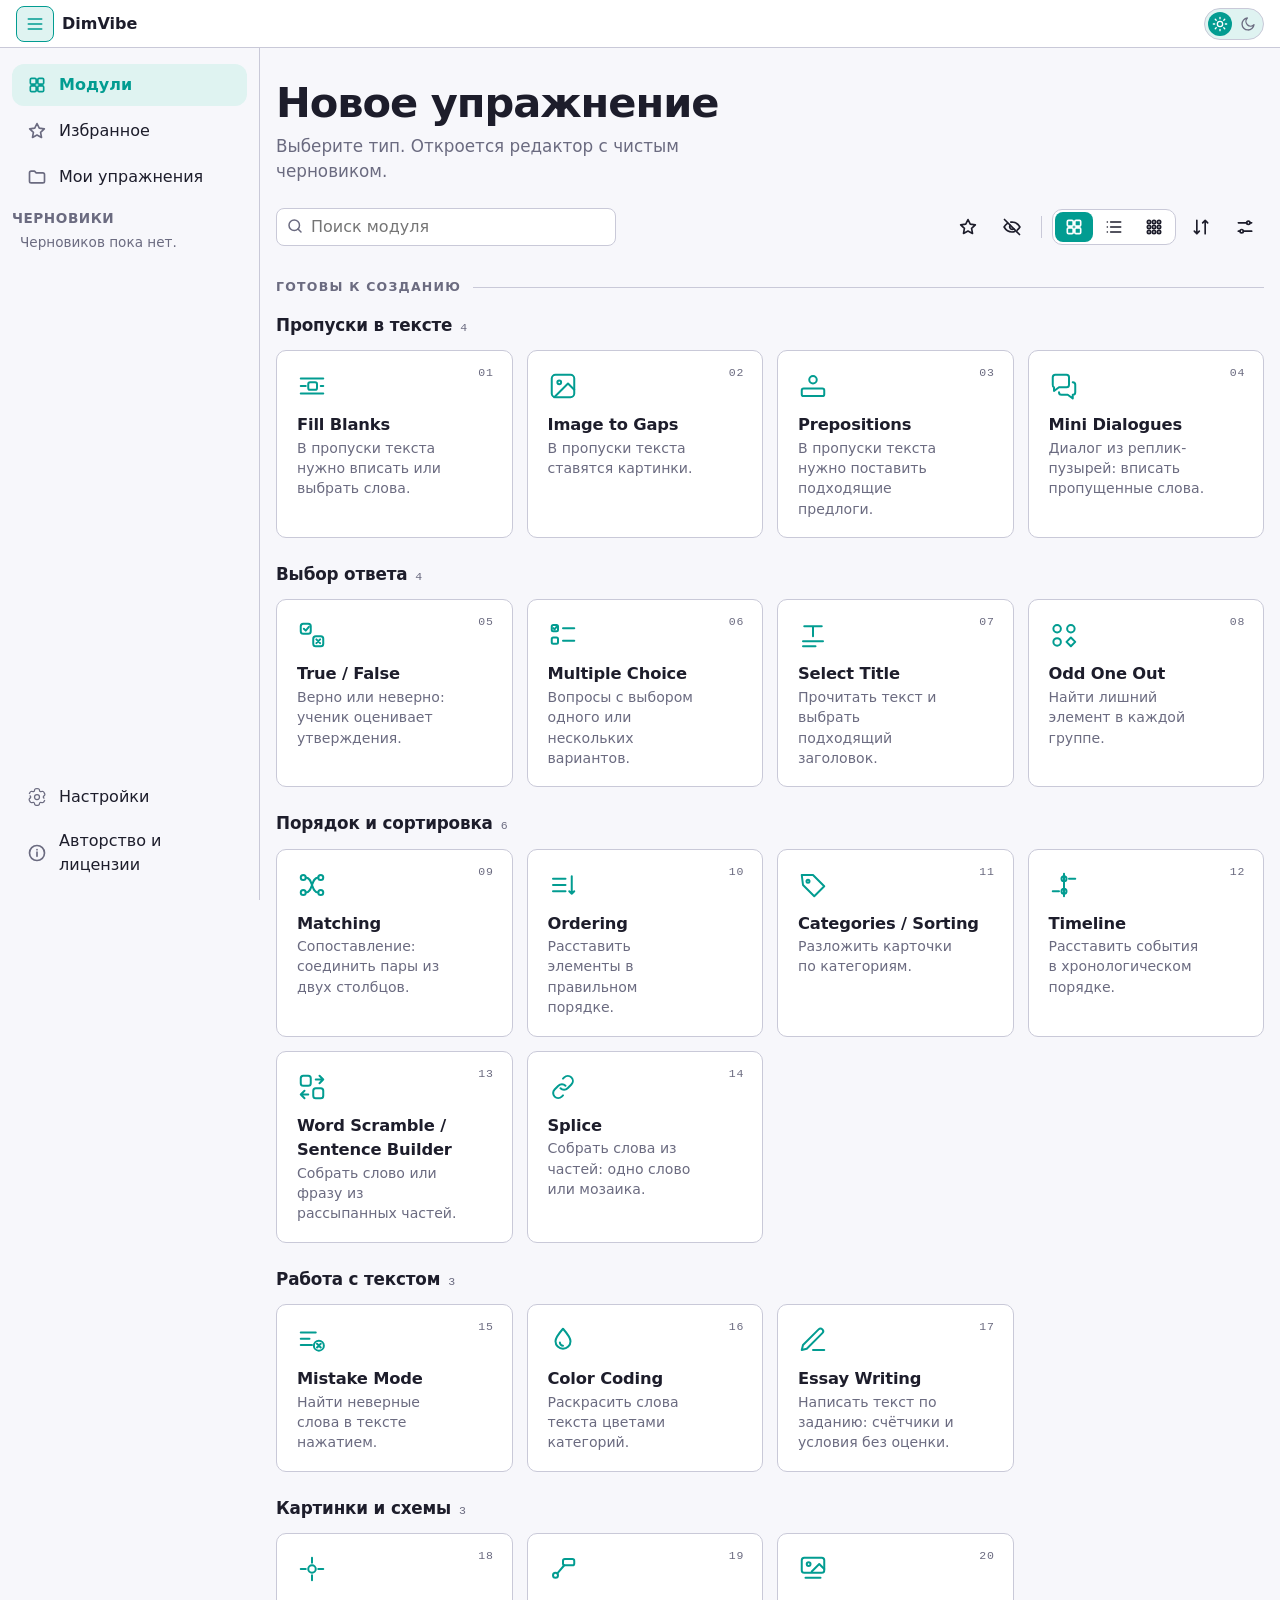
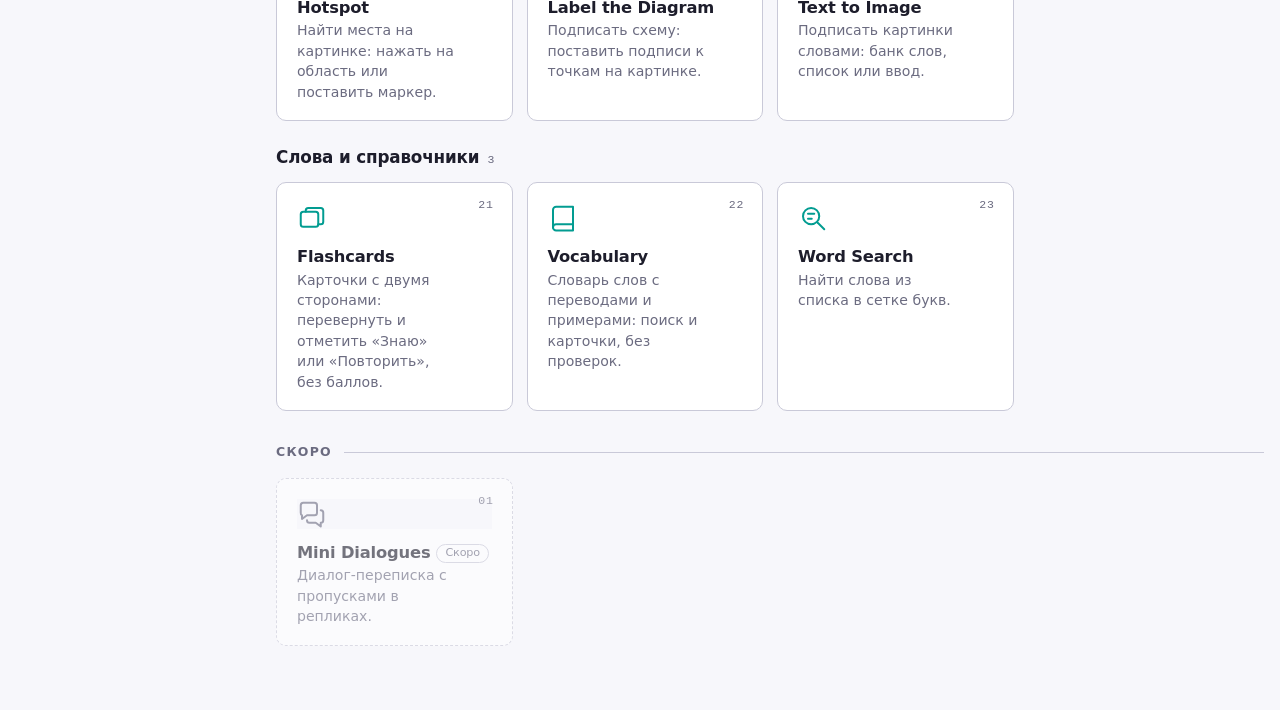
==== commit 0a66be8f: "вы" ====
--- a/index.html
+++ b/index.html
@@ -14,7 +14,7 @@
 <link rel="stylesheet" href="core/chips.css?v=3">
 <link rel="stylesheet" href="core/comic.css?v=14">
 <link rel="stylesheet" href="core/action.css?v=15">
-<link rel="stylesheet" href="core/soft.css?v=8">
+<link rel="stylesheet" href="core/soft.css?v=9">
 <link rel="stylesheet" href="core/fancy.css?v=8">
 <link rel="stylesheet" href="core/fonts.css?v=1">
 <link rel="stylesheet" href="core/motion.css?v=4">
@@ -27,7 +27,7 @@
 <link rel="stylesheet" href="modules/label-diagram/player.css?v=6">
 <link rel="stylesheet" href="modules/text-to-image/player.css?v=4">
 <link rel="stylesheet" href="modules/word-search/player.css?v=1">
-<link rel="stylesheet" href="modules/mini-dialogues/player.css?v=1">
+<link rel="stylesheet" href="modules/mini-dialogues/player.css?v=7">
 <link rel="stylesheet" href="modules/vocabulary/player.css?v=3">
 <link rel="stylesheet" href="modules/flashcards/player.css?v=3">
 <link rel="stylesheet" href="modules/color-coding/player.css?v=4">
@@ -189,7 +189,7 @@
 document.addEventListener('click',function(e){if(e.target.closest&&e.target.closest('#check'))T('mo-check',700);
 var d=e.target.closest&&e.target.closest('.tf-pager button,.tf-dot');if(d&&!d.disabled){var dir;if(d.classList.contains('tf-dot')){var a=document.querySelector('.tf-dot.active'),all=[].slice.call(d.parentNode.children);dir=a&&all.indexOf(d)<all.indexOf(a)?'mo-prev':'mo-next';}else dir=d.parentNode.firstElementChild===d?'mo-prev':'mo-next';h.classList.remove('mo-next','mo-prev');T(dir,500);}},true);})();
 </script>
-<script src="core/design.js?v=17"></script>
+<script src="core/design.js?v=18"></script>
 <script src="core/media.js?v=4"></script>
 <script src="core/mediaviewer.js?v=3"></script>
 <script src="core/richtext.js?v=6"></script>
@@ -219,7 +219,7 @@
 <script src="modules/label-diagram/player.js?v=5"></script>
 <script src="modules/text-to-image/player.js?v=2"></script>
 <script src="modules/word-search/player.js?v=1"></script>
-<script src="modules/mini-dialogues/player.js?v=1"></script>
+<script src="modules/mini-dialogues/player.js?v=6"></script>
 <script src="modules/vocabulary/player.js?v=2"></script>
 <script src="modules/flashcards/player.js?v=2"></script>
 <script>
@@ -263,7 +263,7 @@
   document.documentElement.classList.add(...pageClasses(page), ...checkClasses(normalizeCheck(dz.check)), ...chipClasses(normalizeChips(q('chips') || dz.chips)));
   $('root').classList.toggle('panel', page.background === 'card');
   // Банк слов Fill Blanks и Prepositions: по умолчанию в нижней панели, сверху — закреплённой полосой над упражнением
-  const bk = $('bank'), bankTop = (data.module === 'fill_blanks' || data.module === 'prepositions') && bankPos(dz, data.module) === 'top';
+  const bk = $('bank'), bankTop = (data.module === 'fill_blanks' || data.module === 'prepositions' || data.module === 'mini_dialogues') && bankPos(dz, data.module) === 'top';
   if (bankTop && bk.parentNode !== $('main')) $('main').insertBefore(bk, $('root'));
   else if (!bankTop && bk.parentNode !== document.querySelector('footer')) document.querySelector('footer').insertBefore(bk, document.querySelector('footer').firstChild);
   document.documentElement.classList.toggle('style-comic', (q('style') || dz.style) === 'comic');
@@ -315,7 +315,8 @@
 // Банк: у каждого ответа свой экземпляр (два пропуска с ответом «the» — два слова в банке) и ловушки.
 // Выпадающий список: ответы, альтернативы и ловушки без повторов (общий пул)
 function shuffleWords() {
-  if (unitPlayer()) { bankOrder = []; poolOrder = []; return; }
+  // Mini Dialogues (этап 2): банк слов и список строятся как у Fill Blanks; у остальных модулей со своим плеером банка нет
+  if (unitPlayer() && data.module !== 'mini_dialogues') { bankOrder = []; poolOrder = []; return; }
   if (isImg()) { bankOrder = ImageToGapsPlayer.shuffle(); return; }
   const answers = gaps.map(g => g.answer);
   const distractors = data.distractors || [];
--- a/core/soft.css
+++ b/core/soft.css
@@ -33,7 +33,7 @@
 html.style-soft:root .chip { background:var(--bg); color:var(--text); border:0; border-radius:999px; box-shadow:var(--sf-out-s); font-weight:600; }
 html.style-soft:root .chip:not(.used):hover { box-shadow:var(--sf-out-s); }
 html.style-soft:root .chip.selected { box-shadow:var(--sf-in); color:var(--accent); }
-html.style-soft:root .chip.used { box-shadow:var(--sf-in); color:var(--muted); opacity:1; }
+html.style-soft:root .chip.used { box-shadow:var(--sf-in); color:var(--muted); opacity:.5; }
 
 /* Нижняя панель и кнопки */
 html.style-soft:root footer { background:var(--bg); border-top:0; box-shadow:0 -6px 18px rgba(201,205,224,.5); }
--- a/modules/mini-dialogues/player.css
+++ b/modules/mini-dialogues/player.css
@@ -10,6 +10,8 @@
 .md-ava { flex:none; width:34px; height:34px; border-radius:50%; display:inline-flex; align-items:center; justify-content:center; background:var(--md-c); color:#fff; font-weight:700; font-size:.9rem; }
 .md-main { min-width:0; max-width:min(100%, 640px); display:flex; flex-direction:column; gap:2px; }
 .md-right .md-main { align-items:flex-end; }
+.md-ava.md-pic { width:44px; height:44px; background:var(--card); overflow:hidden; border:2px solid var(--md-c); box-sizing:border-box; }
+.md-ava img { width:100%; height:100%; object-fit:cover; display:block; }
 .md-name { font-size:.8rem; font-weight:600; color:var(--md-c); padding:0 6px; }
 .md-bubble { line-height:2.7; padding:2px 14px; border:1.5px solid color-mix(in srgb, var(--md-c) 45%, var(--line)); border-radius:18px 18px 18px 4px; background:color-mix(in srgb, var(--md-c) 12%, var(--card)); overflow-wrap:anywhere; }
 .md-right .md-bubble { border-radius:18px 18px 4px 18px; }
@@ -20,3 +22,34 @@
   .md-ava { width:28px; height:28px; font-size:.8rem; }
   .md-bubble { padding:2px 10px; }
 }
+
+/* Звук реплики и диалога */
+.md-dhead { display:flex; align-items:center; justify-content:space-between; gap:8px; }
+.md-listen { display:inline-flex; align-items:center; gap:6px; min-height:36px; padding:0 12px; border:1px solid var(--line); border-radius:999px; background:var(--card); color:var(--text); }
+.md-listen.playing { border-color:var(--accent); color:var(--accent); }
+.md-name { display:flex; align-items:center; gap:4px; }
+.md-sound { display:inline-flex; align-items:center; justify-content:center; width:28px; height:28px; min-width:0; min-height:0; padding:0; border:1px solid var(--line); border-radius:50%; background:var(--card); color:var(--text); font-size:.8rem; }
+.md-sound.playing { border-color:var(--accent); color:var(--accent); }
+
+/* Настройки «Дизайна» (этап 4) */
+.md-nolabel .md-who { display:none; }
+.md-nolabel .md-name:empty { display:none; }
+/* Мягкий пузырь: без рамки, спокойная заливка */
+.md-b-soft .md-bubble { border-color:transparent; background:color-mix(in srgb, var(--md-c) 20%, var(--card)); border-radius:22px 22px 22px 6px; }
+.md-b-soft.card .md-right .md-bubble { border-radius:22px 22px 6px 22px; }
+/* Компактный пузырь: меньше отступы и скругление */
+.md-b-compact .md-bubble { line-height:2.3; padding:0 10px; font-size:.95rem; border-radius:10px 10px 10px 3px; }
+.md-b-compact .md-right .md-bubble { border-radius:10px 10px 3px 10px; }
+.md-b-compact .md-ava { width:28px; height:28px; font-size:.8rem; }
+.card.md-card.md-b-compact { gap:8px; }
+/* Без карточек: блок — просто группа реплик с тонкой линией между блоками */
+.card.md-card.md-simple { background:transparent; border:0; box-shadow:none; padding:4px 0; border-radius:0; }
+.card.md-card.md-simple + .card.md-card.md-simple { border-top:1px solid var(--line); padding-top:14px; }
+html.style-action:root .card.md-card.md-simple { background:transparent; border:0; border-top:0; box-shadow:none; }
+html.style-action:root .card.md-card.md-simple + .card.md-card.md-simple { border-top:2px solid var(--line); }
+
+/* Аватар-картинка: размер — из «Дизайна» (по умолчанию 44 px) */
+.md-av-s .md-ava.md-pic { width:32px; height:32px; }
+.md-av-l .md-ava.md-pic { width:72px; height:72px; }
+.md-av-l .md-line { align-items:flex-end; }
+@media (max-width:480px) { .md-av-l .md-ava.md-pic { width:56px; height:56px; } }
